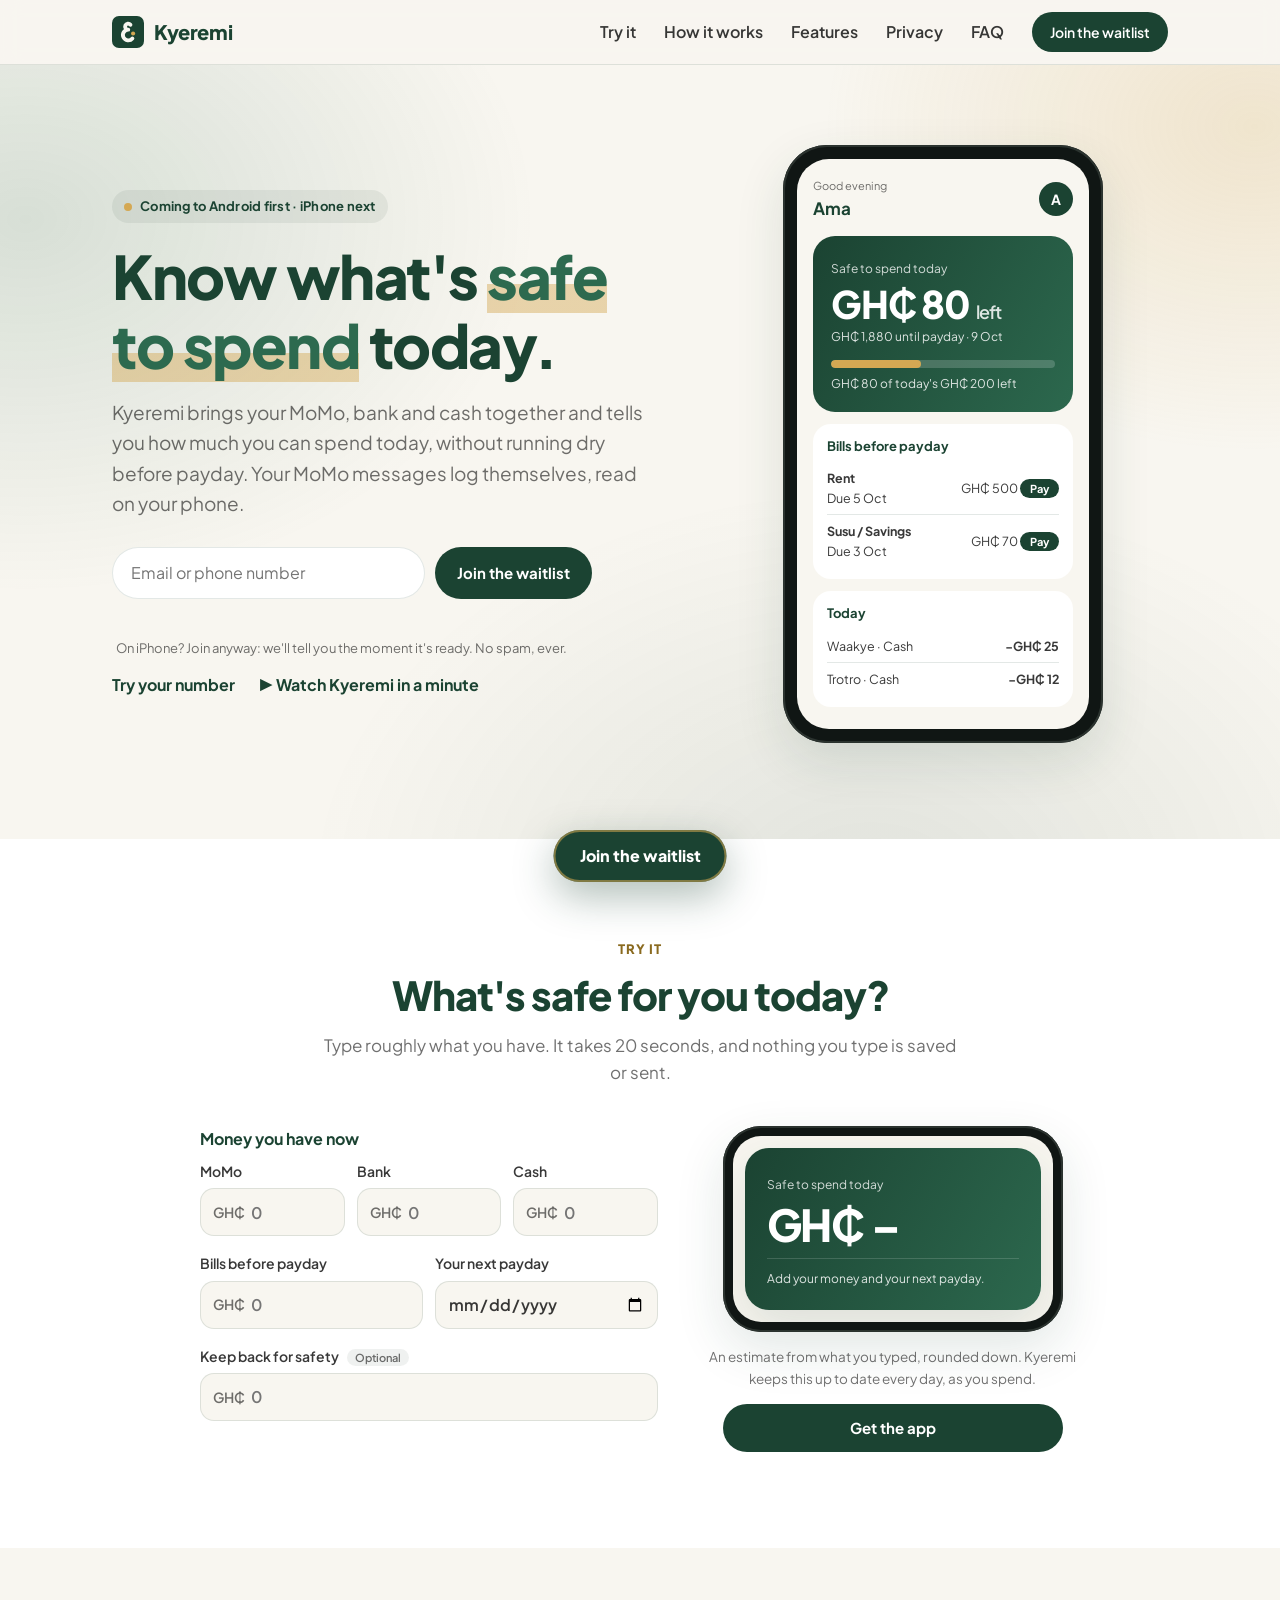
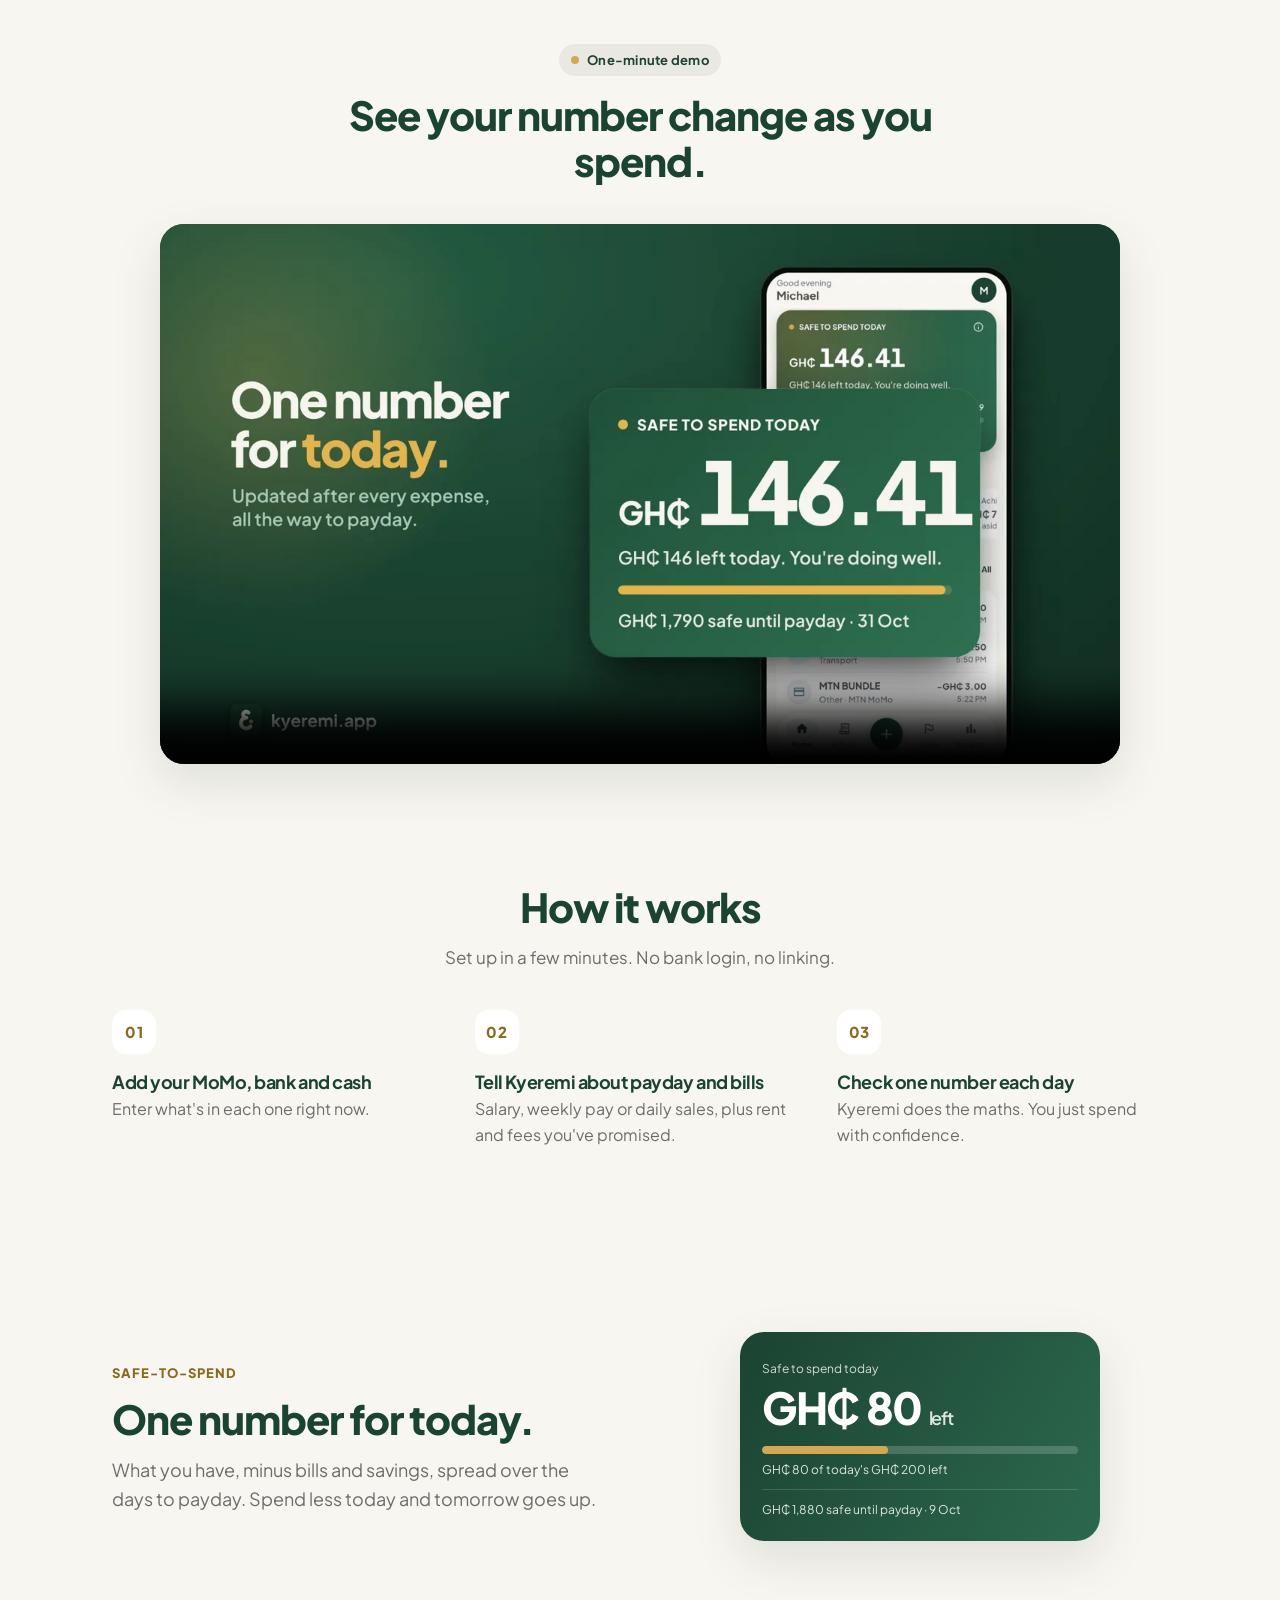
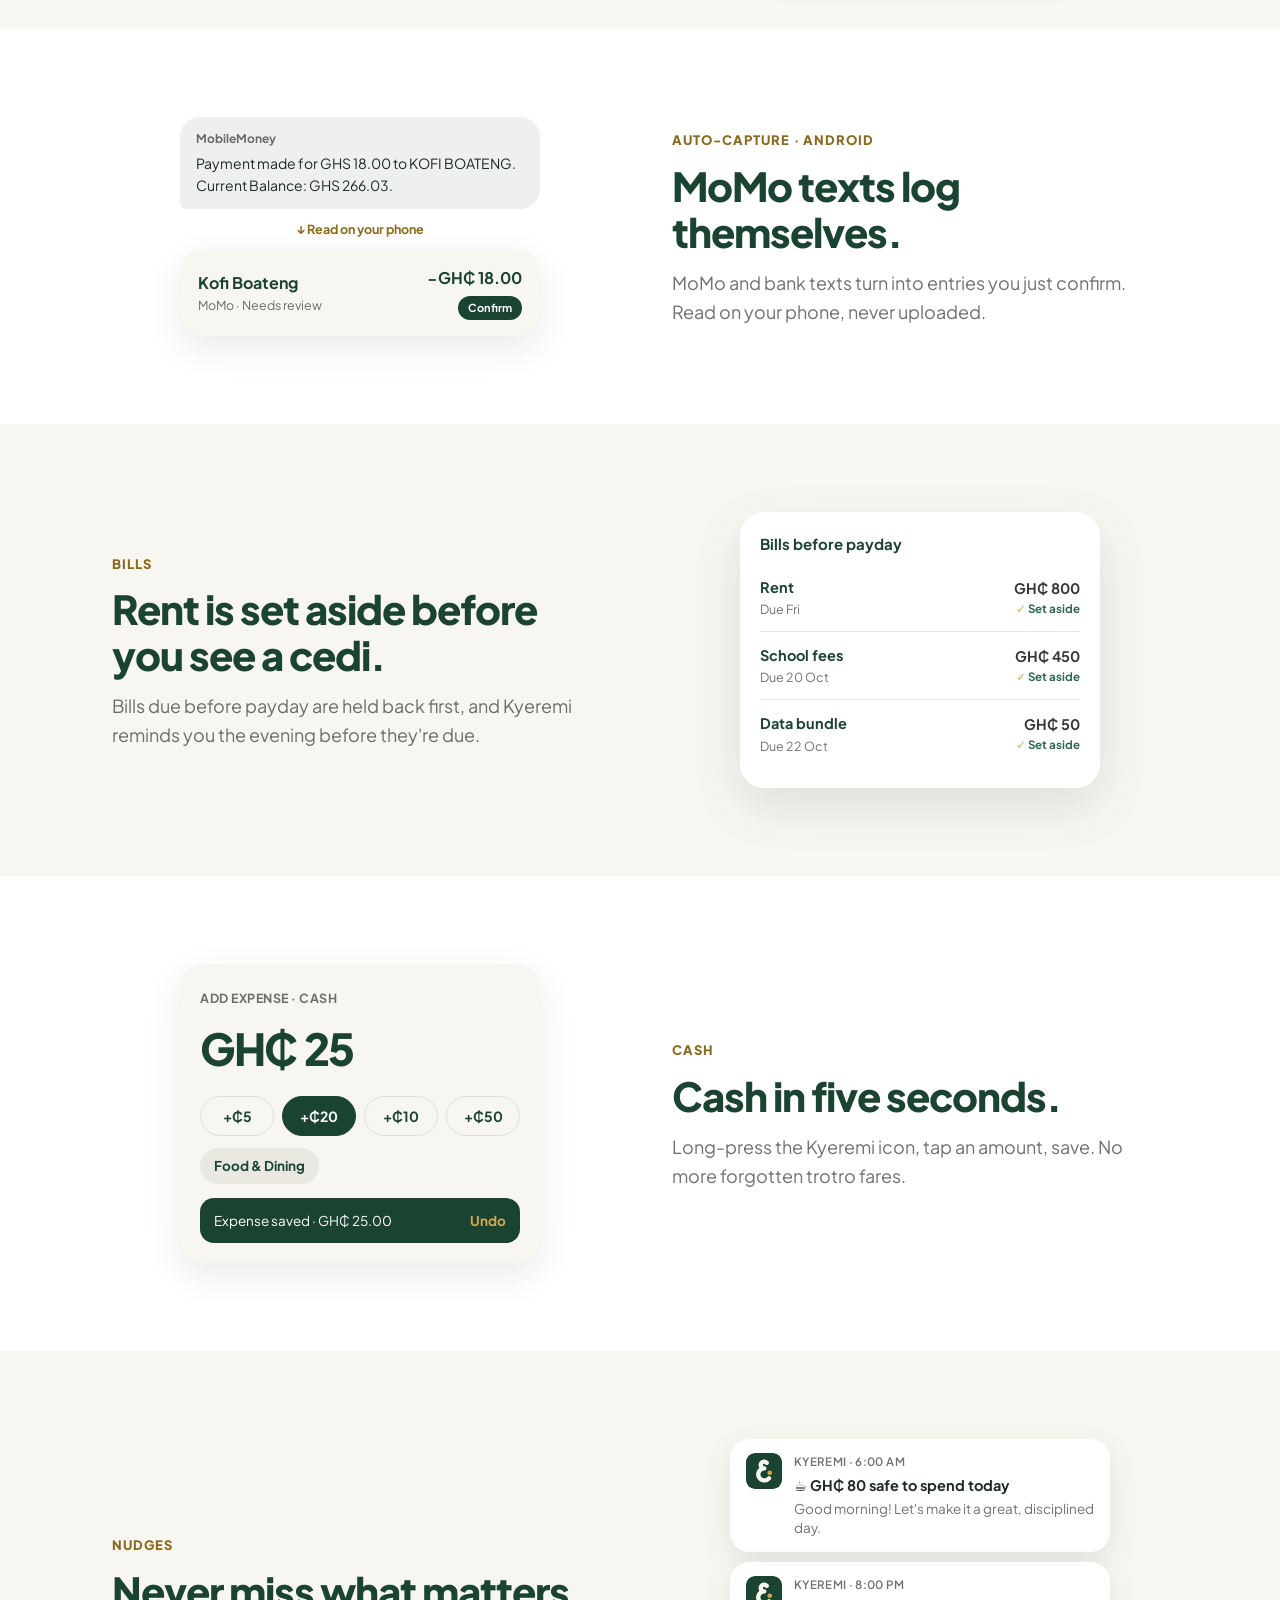
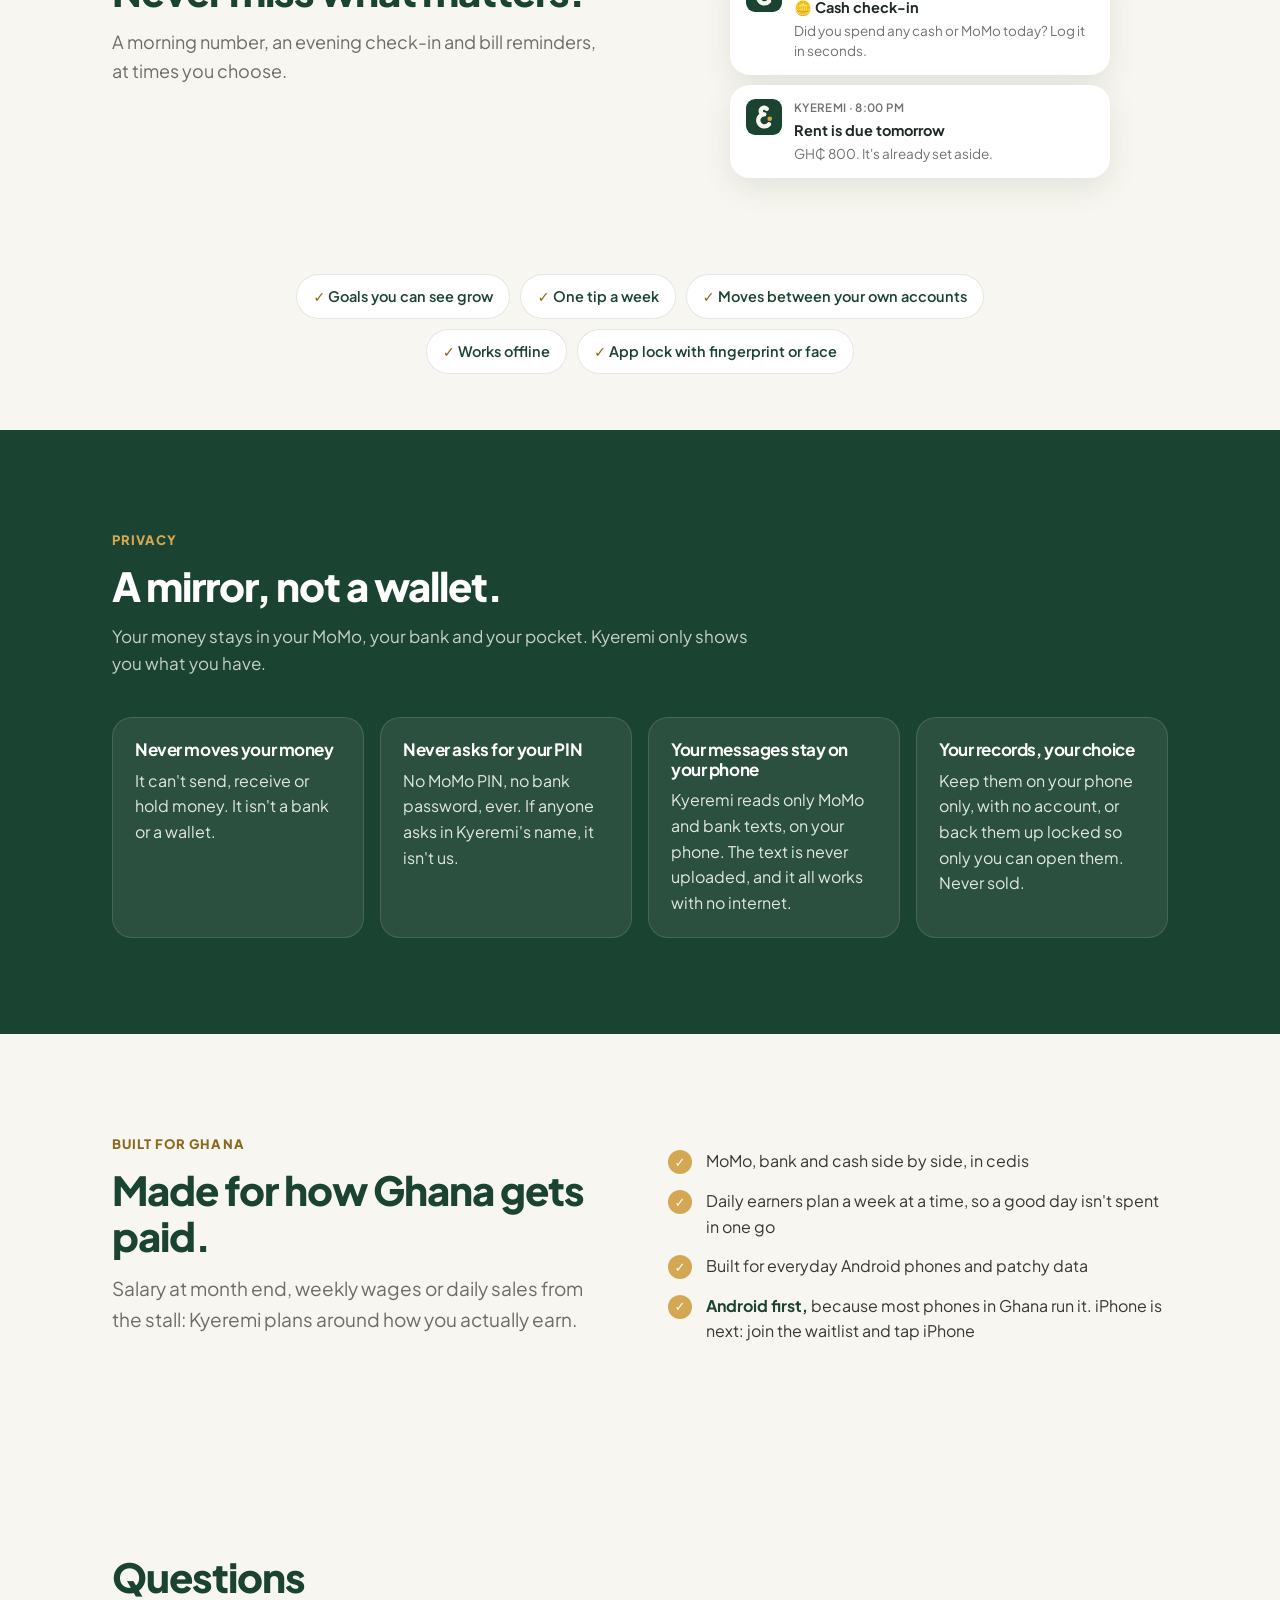
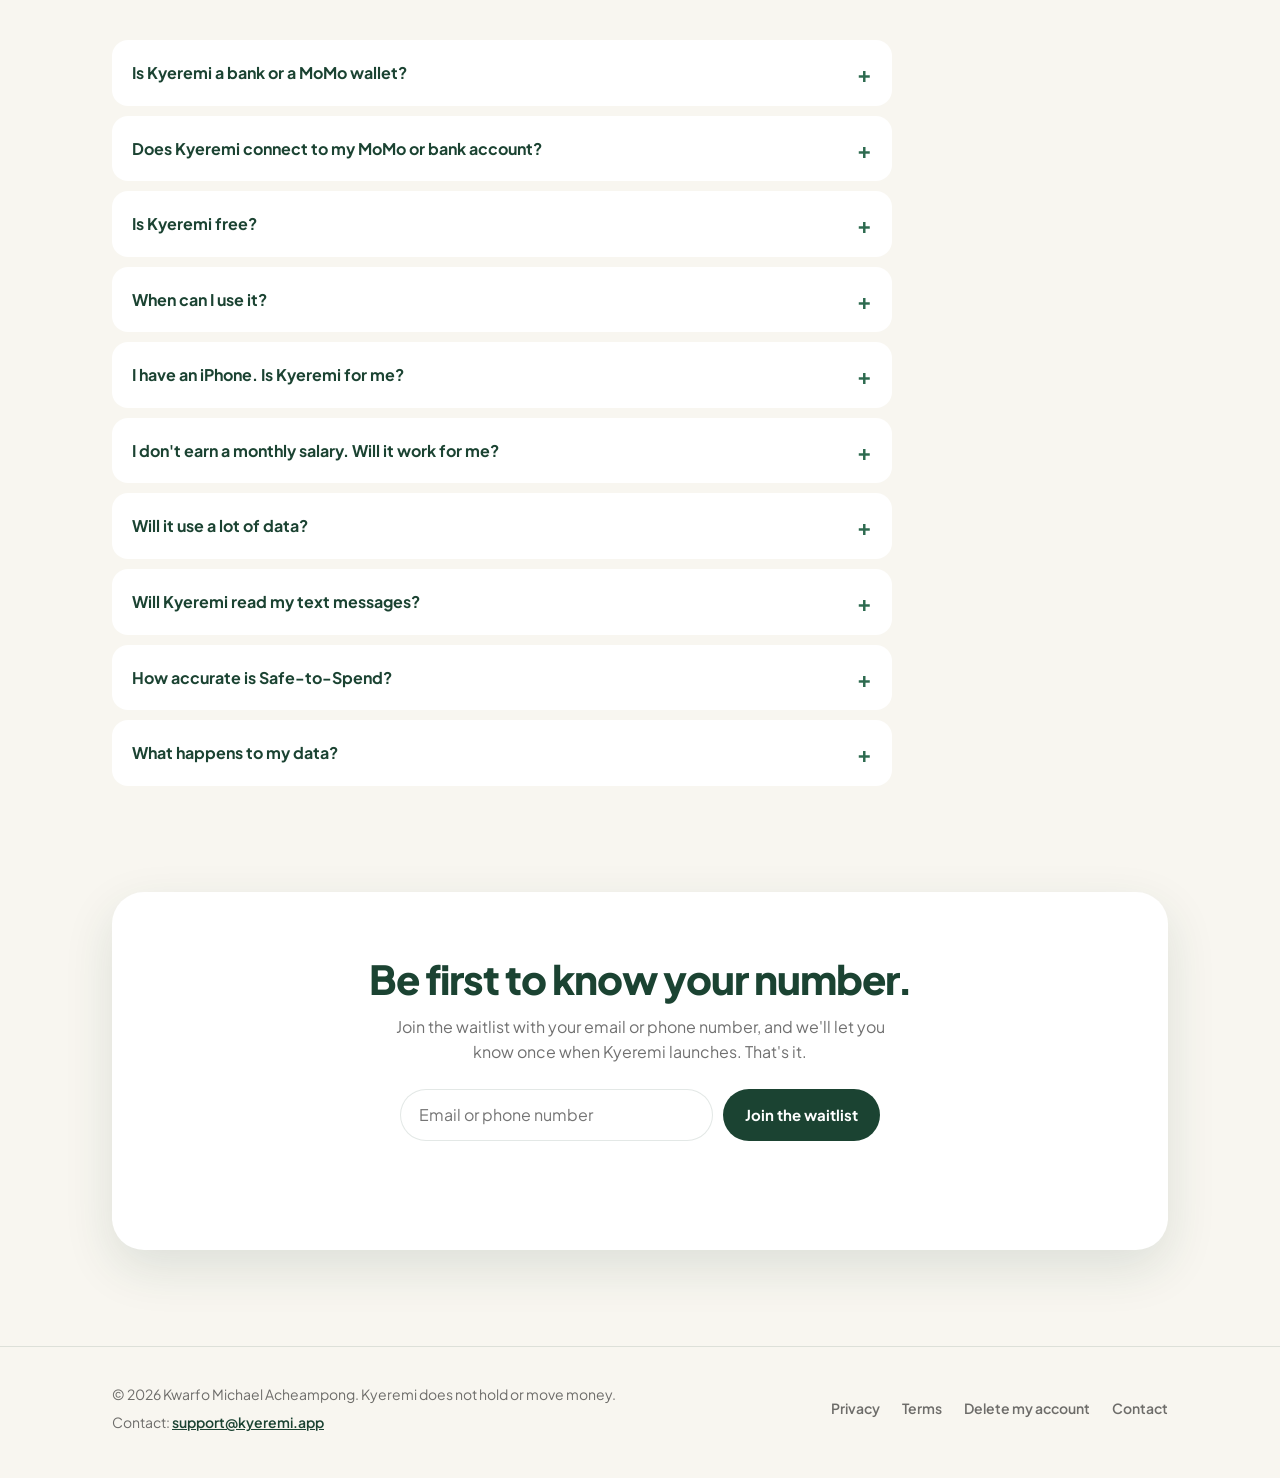
==== index.html @ 4bcfbc4a "Privacy release text: records on the phone or a locked backup; no account for phone-only - Privacy p" ====
<!doctype html>
<html lang="en">
<head>
  <meta charset="utf-8">
  <meta name="viewport" content="width=device-width, initial-scale=1">
  <title>Kyeremi · Know what's safe to spend today</title>
  <meta name="description" content="Kyeremi brings your MoMo, bank and cash together and tells you how much you can safely spend today, so you never run dry before payday. Join the waitlist.">
  <meta name="theme-color" content="#1b4332">
  <meta property="og:title" content="Kyeremi · Know what's safe to spend today">
  <meta property="og:description" content="Your MoMo, bank and cash in one place, and one clear number: how much is safe to spend today. Built for Ghana.">
  <meta property="og:type" content="website">
  <link rel="icon" href="assets/favicon.svg?v=2" type="image/svg+xml">
  <link rel="apple-touch-icon" href="assets/apple-touch-icon.png?v=2">
  <link rel="preconnect" href="https://fonts.googleapis.com">
  <link rel="preconnect" href="https://fonts.gstatic.com" crossorigin>
  <link href="https://fonts.googleapis.com/css2?family=Plus+Jakarta+Sans:wght@400;500;600;700;800&display=swap" rel="stylesheet">
  <link rel="stylesheet" href="assets/styles.css?v=20261102">
</head>
<body>
  <a class="skip-link" href="#main">Skip to content</a>

  <header class="site-header">
    <div class="container">
      <a class="brand" href="./" aria-label="Kyeremi home"><svg class="brand-mark" viewBox="0 0 512 512" aria-hidden="true"><rect width="512" height="512" rx="112" fill="#1b4332"/><g transform="translate(256 256) scale(1.1) translate(-262 -240)"><path d="M297.7 133.7 A44 44 0 1 0 264 206 L266 206 A78 78 0 1 0 325.8 334.1" fill="none" stroke="#f8f6f0" stroke-width="56" stroke-linecap="round" stroke-linejoin="round"/><circle cx="336" cy="262" r="30" fill="#d4a853"/></g></svg>Kyeremi</a>
      <button class="nav-toggle" type="button" aria-expanded="false" aria-controls="nav" aria-label="Menu">
        <svg width="24" height="24" viewBox="0 0 24 24" fill="none" stroke="currentColor" stroke-width="2" stroke-linecap="round" aria-hidden="true"><path d="M4 7h16M4 12h16M4 17h16"/></svg>
      </button>
      <nav class="nav-links" id="nav" aria-label="Main">
        <a href="#try">Try it</a>
        <a href="#how">How it works</a>
        <a href="#features">Features</a>
        <a href="#privacy">Privacy</a>
        <a href="#faq">FAQ</a>
        <a class="btn btn-small" href="#join">Join the waitlist</a>
      </nav>
    </div>
  </header>

  <main id="main">
    <section class="hero">
      <div class="container">
        <div>
          <span class="eyebrow">Coming to Android first · iPhone next</span>
          <h1>Know what's <em>safe to spend</em> today.</h1>
          <p class="lead">Kyeremi brings your MoMo, bank and cash together and tells you how much you can spend today, without running dry before payday. Your MoMo messages log themselves, read on your phone.</p>
          <form class="waitlist" data-source="hero" novalidate>
            <div class="waitlist-row">
              <label class="trap" aria-hidden="true">Website <input type="text" name="website" tabindex="-1" autocomplete="off"></label>
              <label for="email-hero" class="trap">Email or phone number</label>
              <input id="email-hero" type="text" inputmode="email" name="contact" placeholder="Email or phone number" autocomplete="email" required>
              <button class="btn" type="submit">Join the waitlist</button>
            </div>
            <div class="form-extra">
            <fieldset class="chip-group" data-field="platform">
              <legend>Your phone <span>Optional</span></legend>
              <div class="chips">
                <button type="button" class="chip" data-value="android" aria-pressed="false">Android</button>
                <button type="button" class="chip" data-value="iphone" aria-pressed="false">iPhone</button>
              </div>
            </fieldset>
            <fieldset class="chip-group" data-field="heard_from">
              <legend>How did you hear about Kyeremi? <span>Optional</span></legend>
              <div class="chips">
                <button type="button" class="chip" data-value="whatsapp" aria-pressed="false">WhatsApp</button>
                <button type="button" class="chip" data-value="tiktok" aria-pressed="false">TikTok</button>
                <button type="button" class="chip" data-value="instagram" aria-pressed="false">Instagram</button>
                <button type="button" class="chip" data-value="x" aria-pressed="false">X</button>
                <button type="button" class="chip" data-value="facebook" aria-pressed="false">Facebook</button>
                <button type="button" class="chip" data-value="linkedin" aria-pressed="false">LinkedIn</button>
                <button type="button" class="chip" data-value="friend" aria-pressed="false">Friend or family</button>
                <button type="button" class="chip" data-value="search" aria-pressed="false">Google</button>
                <button type="button" class="chip" data-value="other" aria-pressed="false">Other</button>
              </div>
            </fieldset>
            </div>
            <p class="form-status" role="status" aria-live="polite"></p>
            <p class="form-note">On iPhone? Join anyway: we'll tell you the moment it's ready. No spam, ever.</p>
          </form>
          <a class="watch-link" href="#try">Try your number</a>
          <a class="watch-link" href="#watch">▶ Watch Kyeremi in a minute</a>
        </div>

        <div class="phone" role="img" aria-label="The Kyeremi home screen: GH₵ 80 safe to spend today, GH₵ 1,880 until payday on 9 October, and rent set aside.">
          <div class="phone-screen" aria-hidden="true">
            <div class="phone-top">
              <div><small>Good evening</small><strong>Ama</strong></div>
              <div class="avatar">A</div>
            </div>
            <div class="sts-card">
              <small>Safe to spend today</small>
              <div class="sts-amount">GH₵ 80 <span>left</span></div>
              <div class="sts-meta">GH₵ 1,880 until payday · 9 Oct</div>
              <div class="sts-bar"><i></i></div>
              <div class="sts-meta">GH₵ 80 of today's GH₵ 200 left</div>
            </div>
            <div class="mini-card">
              <h4>Bills before payday</h4>
              <div class="mini-row"><span><b>Rent</b><br>Due 5 Oct</span><span>GH₵ 500 <span class="pill">Pay</span></span></div>
              <div class="mini-row"><span><b>Susu / Savings</b><br>Due 3 Oct</span><span>GH₵ 70 <span class="pill">Pay</span></span></div>
            </div>
            <div class="mini-card">
              <h4>Today</h4>
              <div class="mini-row"><span>Waakye · Cash</span><b>−GH₵ 25</b></div>
              <div class="mini-row"><span>Trotro · Cash</span><b>−GH₵ 12</b></div>
            </div>
          </div>
        </div>
      </div>
    </section>

    <section id="try" class="try" aria-labelledby="try-title">
      <div class="container">
        <div class="section-head center">
          <span class="label">Try it</span>
          <h2 id="try-title">What's safe for you today?</h2>
          <p>Type roughly what you have. It takes 20 seconds, and nothing you type is saved or sent.</p>
        </div>
        <div class="try-grid">
          <form class="try-form" novalidate>
            <fieldset class="try-money">
              <legend>Money you have now</legend>
              <div class="try-row">
                <label>MoMo<span class="try-input"><span aria-hidden="true">GH₵</span><input type="text" inputmode="decimal" name="momo" placeholder="0" autocomplete="off"></span></label>
                <label>Bank<span class="try-input"><span aria-hidden="true">GH₵</span><input type="text" inputmode="decimal" name="bank" placeholder="0" autocomplete="off"></span></label>
                <label>Cash<span class="try-input"><span aria-hidden="true">GH₵</span><input type="text" inputmode="decimal" name="cash" placeholder="0" autocomplete="off"></span></label>
              </div>
            </fieldset>
            <div class="try-row try-row-2">
              <label>Bills before payday<span class="try-input"><span aria-hidden="true">GH₵</span><input type="text" inputmode="decimal" name="bills" placeholder="0" autocomplete="off"></span></label>
              <label>Your next payday<span class="try-input try-date"><input type="date" name="payday" autocomplete="off"></span></label>
            </div>
            <label class="try-buffer">Keep back for safety <small>Optional</small><span class="try-input"><span aria-hidden="true">GH₵</span><input type="text" inputmode="decimal" name="buffer" placeholder="0" autocomplete="off"></span></label>
          </form>
          <div class="try-result">
            <div class="phone try-phone">
              <div class="phone-screen">
                <div class="vcard sts-card">
                  <small>Safe to spend today</small>
                  <div class="sts-amount" data-try="amount">GH₵ –</div>
                  <div class="sts-meta sts-until" data-try="how" role="status" aria-live="polite">Add your money and your next payday.</div>
                </div>
                <div class="sms try-sms" data-try="sms" hidden>
                  <span class="sms-from">MobileMoney <em>Example</em></span>
                  <p>Payment made for GHS <span data-try="sms-amount"></span> to KOFI BOATENG.</p>
                </div>
                <div class="vcard review try-review" data-try="review" hidden>
                  <div><b>Kofi Boateng</b><small data-try="review-state">MoMo · Needs review</small></div>
                  <div class="review-right"><b data-try="review-amount"></b><button class="pill try-confirm" type="button" data-try="confirm">Confirm</button></div>
                </div>
              </div>
            </div>
            <button class="btn try-sim" type="button" data-try="sim" hidden>Pretend a MoMo text arrives</button>
            <p class="try-note" data-try="note">An estimate from what you typed, rounded down. Kyeremi keeps this up to date every day, as you spend.</p>
            <a class="btn try-cta" href="#join">Get the app</a>
          </div>
        </div>
      </div>
    </section>

    <section id="watch" aria-labelledby="watch-title">
      <div class="container">
        <div class="section-head promo-head">
          <span class="eyebrow">One-minute demo</span>
          <h2 id="watch-title" style="margin-top:16px">See your number change as you spend.</h2>
        </div>
        <div class="promo">
          <!-- Loads nothing until someone presses play (preload="none"). -->
          <video controls playsinline preload="none" poster="assets/promo-poster.webp" width="1920" height="1080" aria-label="A one-minute demo of the Kyeremi app">
            <source src="assets/kyeremi-promo.mp4" type="video/mp4">
            <a href="assets/kyeremi-promo.mp4">Watch the Kyeremi demo</a>
          </video>
        </div>
      </div>
    </section>

    <section id="how" class="how" aria-labelledby="how-title">
      <div class="container">
        <div class="section-head center">
          <h2 id="how-title">How it works</h2>
          <p>Set up in a few minutes. No bank login, no linking.</p>
        </div>
        <ol class="how-steps">
          <li><h3>Add your MoMo, bank and cash</h3><p>Enter what's in each one right now.</p></li>
          <li><h3>Tell Kyeremi about payday and bills</h3><p>Salary, weekly pay or daily sales, plus rent and fees you've promised.</p></li>
          <li><h3>Check one number each day</h3><p>Kyeremi does the maths. You just spend with confidence.</p></li>
        </ol>
      </div>
    </section>

    <section id="features" class="fb" aria-labelledby="fb1">
      <div class="container fb-grid">
        <div class="fb-text">
          <span class="label">Safe-to-Spend</span>
          <h2 id="fb1">One number for today.</h2>
          <p>What you have, minus bills and savings, spread over the days to payday. Spend less today and tomorrow goes up.</p>
        </div>
        <div class="fb-visual" role="img" aria-label="Safe to spend today: GH₵ 80 left of GH₵ 200, and GH₵ 1,880 safe until payday on 9 October.">
          <div class="vcard sts-card" aria-hidden="true">
            <small>Safe to spend today</small>
            <div class="sts-amount">GH₵ 80 <span>left</span></div>
            <div class="sts-bar"><i></i></div>
            <div class="sts-meta">GH₵ 80 of today's GH₵ 200 left</div>
            <div class="sts-meta sts-until">GH₵ 1,880 safe until payday · 9 Oct</div>
          </div>
        </div>
      </div>
    </section>

    <section class="fb fb-alt" aria-labelledby="fb2">
      <div class="container fb-grid fb-reverse">
        <div class="fb-text">
          <span class="label">Auto-capture · Android</span>
          <h2 id="fb2">MoMo texts log themselves.</h2>
          <p>MoMo and bank texts turn into entries you just confirm. Read on your phone, never uploaded.</p>
        </div>
        <div class="fb-visual" role="img" aria-label="A MoMo text message becomes a GH₵ 18 entry waiting to be confirmed.">
          <div class="sms-flow" aria-hidden="true">
            <div class="sms"><span class="sms-from">MobileMoney</span><p>Payment made for GHS 18.00 to KOFI BOATENG. Current Balance: GHS 266.03.</p></div>
            <div class="sms-arrow">Read on your phone</div>
            <div class="vcard review">
              <div><b>Kofi Boateng</b><small>MoMo · Needs review</small></div>
              <div class="review-right"><b>−GH₵ 18.00</b><span class="pill">Confirm</span></div>
            </div>
          </div>
        </div>
      </div>
    </section>

    <section class="fb" aria-labelledby="fb3">
      <div class="container fb-grid">
        <div class="fb-text">
          <span class="label">Bills</span>
          <h2 id="fb3">Rent is set aside before you see a cedi.</h2>
          <p>Bills due before payday are held back first, and Kyeremi reminds you the evening before they're due.</p>
        </div>
        <div class="fb-visual" role="img" aria-label="Bills before payday: rent GH₵ 800 set aside, school fees GH₵ 450, data bundle GH₵ 50.">
          <div class="vcard list-card" aria-hidden="true">
            <h4>Bills before payday</h4>
            <div class="list-row"><span><b>Rent</b><small>Due Fri</small></span><span class="amt">GH₵ 800 <em class="tag">Set aside</em></span></div>
            <div class="list-row"><span><b>School fees</b><small>Due 20 Oct</small></span><span class="amt">GH₵ 450 <em class="tag">Set aside</em></span></div>
            <div class="list-row"><span><b>Data bundle</b><small>Due 22 Oct</small></span><span class="amt">GH₵ 50 <em class="tag">Set aside</em></span></div>
          </div>
        </div>
      </div>
    </section>

    <section class="fb fb-alt" aria-labelledby="fb4">
      <div class="container fb-grid fb-reverse">
        <div class="fb-text">
          <span class="label">Cash</span>
          <h2 id="fb4">Cash in five seconds.</h2>
          <p>Long-press the Kyeremi icon, tap an amount, save. No more forgotten trotro fares.</p>
        </div>
        <div class="fb-visual" role="img" aria-label="Adding a GH₵ 25 cash expense with quick amount buttons, then 'Expense saved'.">
          <div class="vcard quick" aria-hidden="true">
            <small>Add expense · Cash</small>
            <div class="quick-amt">GH₵ 25</div>
            <div class="quick-chips"><span>+₵5</span><span class="on">+₵20</span><span>+₵10</span><span>+₵50</span></div>
            <div class="quick-cat">Food &amp; Dining</div>
            <div class="toast">Expense saved · GH₵ 25.00 <b>Undo</b></div>
          </div>
        </div>
      </div>
    </section>

    <section class="fb" aria-labelledby="fb5">
      <div class="container fb-grid">
        <div class="fb-text">
          <span class="label">Nudges</span>
          <h2 id="fb5">Never miss what matters.</h2>
          <p>A morning number, an evening check-in and bill reminders, at times you choose.</p>
        </div>
        <div class="fb-visual" role="img" aria-label="Three Kyeremi notifications: GH₵ 80 safe to spend today; a cash check-in; rent due tomorrow, already set aside.">
          <div class="ntf-stack" aria-hidden="true">
            <div class="ntf"><svg class="ntf-icon" viewBox="0 0 512 512" aria-hidden="true"><rect width="512" height="512" rx="112" fill="#1b4332"/><g transform="translate(256 256) scale(1.1) translate(-262 -240)"><path d="M297.7 133.7 A44 44 0 1 0 264 206 L266 206 A78 78 0 1 0 325.8 334.1" fill="none" stroke="#f8f6f0" stroke-width="56" stroke-linecap="round" stroke-linejoin="round"/><circle cx="336" cy="262" r="30" fill="#d4a853"/></g></svg><div><span class="ntf-app">Kyeremi · 6:00 AM</span><b>☕ GH₵ 80 safe to spend today</b><p>Good morning! Let's make it a great, disciplined day.</p></div></div>
            <div class="ntf"><svg class="ntf-icon" viewBox="0 0 512 512" aria-hidden="true"><rect width="512" height="512" rx="112" fill="#1b4332"/><g transform="translate(256 256) scale(1.1) translate(-262 -240)"><path d="M297.7 133.7 A44 44 0 1 0 264 206 L266 206 A78 78 0 1 0 325.8 334.1" fill="none" stroke="#f8f6f0" stroke-width="56" stroke-linecap="round" stroke-linejoin="round"/><circle cx="336" cy="262" r="30" fill="#d4a853"/></g></svg><div><span class="ntf-app">Kyeremi · 8:00 PM</span><b>🪙 Cash check-in</b><p>Did you spend any cash or MoMo today? Log it in seconds.</p></div></div>
            <div class="ntf"><svg class="ntf-icon" viewBox="0 0 512 512" aria-hidden="true"><rect width="512" height="512" rx="112" fill="#1b4332"/><g transform="translate(256 256) scale(1.1) translate(-262 -240)"><path d="M297.7 133.7 A44 44 0 1 0 264 206 L266 206 A78 78 0 1 0 325.8 334.1" fill="none" stroke="#f8f6f0" stroke-width="56" stroke-linecap="round" stroke-linejoin="round"/><circle cx="336" cy="262" r="30" fill="#d4a853"/></g></svg><div><span class="ntf-app">Kyeremi · 8:00 PM</span><b>Rent is due tomorrow</b><p>GH₵ 800. It's already set aside.</p></div></div>
          </div>
        </div>
      </div>
    </section>

    <section class="also" aria-label="Also in Kyeremi">
      <div class="container">
        <ul class="also-list">
          <li>Goals you can see grow</li>
          <li>One tip a week</li>
          <li>Moves between your own accounts</li>
          <li>Works offline</li>
          <li>App lock with fingerprint or face</li>
        </ul>
      </div>
    </section>

    <section id="privacy" class="trust" aria-labelledby="privacy-title">
      <div class="container">
        <div class="section-head">
          <span class="label label-light">Privacy</span>
          <h2 id="privacy-title">A mirror, not a wallet.</h2>
          <p>Your money stays in your MoMo, your bank and your pocket. Kyeremi only shows you what you have.</p>
        </div>
        <div class="trust-grid trust-grid-4">
          <div class="trust-item"><h3>Never moves your money</h3><p>It can't send, receive or hold money. It isn't a bank or a wallet.</p></div>
          <div class="trust-item"><h3>Never asks for your PIN</h3><p>No MoMo PIN, no bank password, ever. If anyone asks in Kyeremi's name, it isn't us.</p></div>
          <div class="trust-item"><h3>Your messages stay on your phone</h3><p>Kyeremi reads only MoMo and bank texts, on your phone. The text is never uploaded, and it all works with no internet.</p></div>
          <div class="trust-item"><h3>Your records, your choice</h3><p>Keep them on your phone only, with no account, or back them up locked so only you can open them. Never sold.</p></div>
        </div>
      </div>
    </section>

    <section id="android" aria-labelledby="ghana-title">
      <div class="container ghana">
        <div>
          <span class="label">Built for Ghana</span>
          <h2 id="ghana-title">Made for how Ghana gets paid.</h2>
          <p class="lead" style="margin-top:14px">Salary at month end, weekly wages or daily sales from the stall: Kyeremi plans around how you actually earn.</p>
        </div>
        <ul class="check-list">
          <li>MoMo, bank and cash side by side, in cedis</li>
          <li>Daily earners plan a week at a time, so a good day isn't spent in one go</li>
          <li>Built for everyday Android phones and patchy data</li>
          <li><strong>Android first,</strong> because most phones in Ghana run it. iPhone is next: join the waitlist and tap iPhone</li>
        </ul>
      </div>
    </section>

    <section id="faq" aria-labelledby="faq-title">
      <div class="container">
        <div class="section-head"><h2 id="faq-title">Questions</h2></div>
        <div class="faq">
          <details>
            <summary>Is Kyeremi a bank or a MoMo wallet?</summary>
            <p><strong>No.</strong> Kyeremi never holds, sends or receives money. It's a planning tool: you tell it what you have, and it works out what's safe to spend. Your money stays exactly where it is.</p>
          </details>
          <details>
            <summary>Does Kyeremi connect to my MoMo or bank account?</summary>
            <p><strong>No, and it will never ask for your PIN.</strong> You enter your balances yourself. On Android, MoMo and bank messages can log your spending for you, read on your phone. Kyeremi will never ask for your MoMo PIN or bank password. If anyone claiming to be Kyeremi asks for one, it isn't us.</p>
          </details>
          <details>
            <summary>Is Kyeremi free?</summary>
            <p><strong>Yes.</strong> Kyeremi is free to use. Later, we plan to add optional premium features for people who want extra tools. If we do, we'll tell you first, and you'll never be charged unless you choose to upgrade.</p>
          </details>
          <details>
            <summary>When can I use it?</summary>
            <p><strong>Early 2027, on Android first.</strong> We're testing Kyeremi now and fixing what testers find before we open it up. Join the waitlist and you'll be among the first to get it. We'll email or text you once when it's ready, and never spam you.</p>
            <p>On iPhone? Tap <strong>iPhone</strong> when you join and we'll tell you when that version is ready.</p>
          </details>
          <details>
            <summary>I have an iPhone. Is Kyeremi for me?</summary>
            <p><strong>Yes.</strong> Kyeremi is coming to iPhone too. We're starting on Android because most phones in Ghana run it, and it lets us make Kyeremi fast on everyday phones (<a href="#android">more on why</a>).</p>
            <p>The iPhone version is planned with everything that matters: Safe-to-Spend, bills, goals, insights, quick cash logging, App lock with Face ID and Sign in with Apple. Apple doesn't let apps read text messages, so on iPhone a two-minute Shortcuts setup will pass MoMo messages to Kyeremi instead, and you can always copy and paste one.</p>
            <p>Join the waitlist and tap <strong>iPhone</strong> under "Your phone". The more iPhone users sign up, the sooner it comes.</p>
          </details>
          <details>
            <summary>I don't earn a monthly salary. Will it work for me?</summary>
            <p><strong>Yes.</strong> Tell Kyeremi how your money comes in: daily sales, weekly pay, a monthly salary, or "it varies" for contracts, gigs and remittances. It spreads what you have over the days until your next money arrives.</p>
          </details>
          <details>
            <summary>Will it use a lot of data?</summary>
            <p><strong>Very little.</strong> Kyeremi works offline, so you can check what's safe to spend and log what you spend with no connection. It backs up when you're online, and it's built to run well on everyday phones, not just expensive ones.</p>
          </details>
          <details>
            <summary>Will Kyeremi read my text messages?</summary>
            <p><strong>Only if you turn it on.</strong> On Android, automatic logging is off until you switch it on in Settings and allow it. Kyeremi then reads only new messages from the MoMo and bank senders it supports, on your phone. It never opens your inbox or old messages, every other text is ignored, and the messages themselves are never uploaded. Each one waits for you to confirm, and you can turn it off at any time (<a href="privacy.html">privacy policy</a>).</p>
            <p>You can also share or paste a single MoMo message into Kyeremi yourself.</p>
          </details>
          <details>
            <summary>How accurate is Safe-to-Spend?</summary>
            <p><strong>As accurate as what you tell it.</strong> It's exact arithmetic: money you're expecting isn't counted until it arrives, bills and savings come out first, and an optional safety buffer keeps an amount you choose out of view. Enter real balances (check your MoMo menu or banking app), log cash the same day, and correct a balance if it drifts. Safe-to-Spend is an estimate to help you plan: you're responsible for what you enter and for your spending decisions (<a href="terms.html">terms</a>).</p>
          </details>
          <details>
            <summary>What happens to my data?</summary>
            <p><strong>It stays yours, and you choose where it lives.</strong> Your records are always on your phone. Keep them there only, with no account, or turn on a backup that is locked on your phone before it leaves, so only you can open it, not even us. You can delete everything from the app at any time. We never sell your data. Read the <a href="privacy.html">privacy policy</a>.</p>
          </details>
        </div>
      </div>
    </section>

    <section id="join" aria-labelledby="join-title" style="padding-top:0">
      <div class="container">
        <div class="cta-band">
          <h2 id="join-title">Be first to know your number.</h2>
          <p>Join the waitlist with your email or phone number, and we'll let you know once when Kyeremi launches. That's it.</p>
          <form class="waitlist" data-source="footer" novalidate>
            <div class="waitlist-row">
              <label class="trap" aria-hidden="true">Website <input type="text" name="website" tabindex="-1" autocomplete="off"></label>
              <label for="email-footer" class="trap">Email or phone number</label>
              <input id="email-footer" type="text" inputmode="email" name="contact" placeholder="Email or phone number" autocomplete="email" required>
              <button class="btn" type="submit">Join the waitlist</button>
            </div>
            <div class="form-extra">
            <fieldset class="chip-group" data-field="platform">
              <legend>Your phone <span>Optional</span></legend>
              <div class="chips">
                <button type="button" class="chip" data-value="android" aria-pressed="false">Android</button>
                <button type="button" class="chip" data-value="iphone" aria-pressed="false">iPhone</button>
              </div>
            </fieldset>
            <fieldset class="chip-group" data-field="heard_from">
              <legend>How did you hear about Kyeremi? <span>Optional</span></legend>
              <div class="chips">
                <button type="button" class="chip" data-value="whatsapp" aria-pressed="false">WhatsApp</button>
                <button type="button" class="chip" data-value="tiktok" aria-pressed="false">TikTok</button>
                <button type="button" class="chip" data-value="instagram" aria-pressed="false">Instagram</button>
                <button type="button" class="chip" data-value="x" aria-pressed="false">X</button>
                <button type="button" class="chip" data-value="facebook" aria-pressed="false">Facebook</button>
                <button type="button" class="chip" data-value="linkedin" aria-pressed="false">LinkedIn</button>
                <button type="button" class="chip" data-value="friend" aria-pressed="false">Friend or family</button>
                <button type="button" class="chip" data-value="search" aria-pressed="false">Google</button>
                <button type="button" class="chip" data-value="other" aria-pressed="false">Other</button>
              </div>
            </fieldset>
            </div>
            <p class="form-status" role="status" aria-live="polite"></p>
          </form>
        </div>
      </div>
    </section>
  </main>

  <a class="float-cta" href="#join" aria-hidden="true" tabindex="-1">Join the waitlist</a>

  <footer class="site-footer">
    <div class="container">
      <div>
        <div>© <span data-year>2026</span> <span data-config="operator">Kwarfo Michael Acheampong</span>. Kyeremi does not hold or move money.</div>
        <div class="footer-contact">Contact: <a data-config-mailto href="#"><span data-config="supportEmail">support@kyeremi.app</span></a></div>
      </div>
      <nav class="footer-links" aria-label="Footer">
        <a href="privacy.html">Privacy</a>
        <a href="terms.html">Terms</a>
        <a href="delete-account.html">Delete my account</a>
        <a data-config-mailto href="#">Contact</a>
      </nav>
    </div>
  </footer>

  <script src="assets/config.js?v=20261006"></script>
  <script src="assets/main.js?v=20261102"></script>
</body>
</html>
---- assets/styles.css ----
/* Kyeremi website. Colours and type match the app (lib/widgets/app_colors.dart). */
:root {
  --green: #1b4332;
  --green-light: #2d6a4f;
  --gold: #d4a853;
  --gold-text: #8a6a1f;
  --cream: #f8f6f0;
  --white: #ffffff;
  --text: rgba(0, 0, 0, 0.78);
  --muted: rgba(0, 0, 0, 0.56);
  --line: rgba(27, 67, 50, 0.12);
  --tint: rgba(27, 67, 50, 0.07);
  --error: #b3261e;
  --radius: 20px;
  --shadow: 0 18px 50px rgba(27, 67, 50, 0.12);
  --gutter: 16px;
  --max: 1120px;
}

@media (min-width: 720px) {
  :root { --gutter: 32px; }
}

* { box-sizing: border-box; }

html { scroll-behavior: smooth; -webkit-text-size-adjust: 100%; }

body {
  margin: 0;
  background: var(--cream);
  color: var(--text);
  font-family: 'Plus Jakarta Sans', system-ui, -apple-system, 'Segoe UI', sans-serif;
  font-size: 16px;
  line-height: 1.6;
  overflow-x: hidden;
}

img, svg { max-width: 100%; display: block; }

a { color: var(--green); }
a:hover { color: var(--green-light); }

:focus-visible { outline: 3px solid var(--gold); outline-offset: 3px; border-radius: 6px; }

.container { width: 100%; max-width: var(--max); margin: 0 auto; padding: 0 var(--gutter); }

.skip-link {
  position: absolute; left: -999px; top: 8px; z-index: 100;
  background: var(--green); color: var(--white); padding: 8px 14px; border-radius: 10px;
}
.skip-link:focus { left: 8px; }

/* ---------- Header ---------- */
.site-header {
  position: sticky; top: 0; z-index: 50;
  background: rgba(248, 246, 240, 0.9);
  backdrop-filter: saturate(150%) blur(10px);
  -webkit-backdrop-filter: saturate(150%) blur(10px);
  border-bottom: 1px solid var(--line);
}
.site-header .container { display: flex; align-items: center; justify-content: space-between; height: 64px; }

.brand { display: inline-flex; align-items: center; gap: 10px; text-decoration: none; color: var(--green); font-weight: 800; font-size: 20px; letter-spacing: -0.02em; }
.brand-mark { width: 32px; height: 32px; flex: none; display: block; }

.nav-toggle {
  display: inline-flex; align-items: center; justify-content: center;
  width: 44px; height: 44px; border: 0; border-radius: 12px; background: transparent; color: var(--green); cursor: pointer;
}
.nav-links {
  display: none; position: absolute; top: 64px; left: 0; right: 0;
  flex-direction: column; gap: 4px; padding: 12px var(--gutter) 20px;
  background: var(--cream); border-bottom: 1px solid var(--line);
}
.nav-links.open { display: flex; }
.nav-links a { text-decoration: none; font-weight: 600; color: var(--text); }
/* :not(.btn) so the waitlist button keeps its own padding. */
.nav-links a:not(.btn) { padding: 10px 4px; }
.nav-links .btn { margin-top: 8px; }

@media (min-width: 860px) {
  .nav-toggle { display: none; }
  .nav-links { display: flex; position: static; flex-direction: row; align-items: center; gap: 28px; padding: 0; background: none; border: 0; }
  .nav-links a:not(.btn) { padding: 0; }
  .nav-links .btn { margin-top: 0; }
}

/* ---------- Buttons & forms ---------- */
.btn {
  display: inline-flex; align-items: center; justify-content: center; gap: 8px;
  min-height: 48px; padding: 0 22px; border-radius: 999px; border: 0;
  background: var(--green); color: var(--white) !important; text-decoration: none;
  font: inherit; font-weight: 700; font-size: 15px; cursor: pointer;
  transition: transform 0.15s ease, background 0.15s ease;
}
.btn:hover { background: var(--green-light); transform: translateY(-1px); }
.btn:disabled { opacity: 0.6; cursor: wait; transform: none; }
.btn-small { min-height: 40px; padding: 0 18px; font-size: 14px; }

.waitlist { width: 100%; max-width: 480px; }
.waitlist-row { display: flex; flex-direction: column; gap: 10px; }
.waitlist input[name='contact'] {
  flex: 1; min-width: 0; min-height: 52px; padding: 0 18px;
  border: 1.5px solid var(--line); border-radius: 999px; background: var(--white);
  font: inherit; font-size: 16px; color: var(--text);
}
.waitlist input[name='contact']:focus { outline: none; border-color: var(--green-light); box-shadow: 0 0 0 4px var(--tint); }
/* The label never wraps or overflows; the email box gives way instead. */
.waitlist .btn { min-height: 52px; flex-shrink: 0; white-space: nowrap; }
.waitlist .trap { position: absolute; left: -9999px; width: 1px; height: 1px; overflow: hidden; }
.form-note { margin: 10px 4px 0; font-size: 13px; color: var(--muted); }
.form-status { min-height: 1.5em; margin: 8px 4px 0; font-size: 14px; font-weight: 600; }
.form-status[data-kind='success'] { color: var(--green-light); }
.form-status[data-kind='error'] { color: var(--error); }
.tester-offer { margin-top: 12px; padding: 16px 18px; border-radius: 16px; background: var(--tint); text-align: left; }
.waitlist .tester-offer p { margin: 0 0 12px; max-width: none; font-size: 14px; color: var(--text); }
.waitlist .tester-offer strong { color: var(--green); }
.waitlist .tester-offer .form-status { margin: 8px 0 0; }
.waitlist .tester-offer .form-status:empty { display: none; }

@media (min-width: 520px) {
  .waitlist-row { flex-direction: row; }
}

/* ---------- Hero ---------- */
.hero { padding: 48px 0 56px; }
.hero .container { display: grid; gap: 48px; align-items: center; }
@media (min-width: 900px) {
  .hero { padding: 80px 0 96px; }
  .hero .container { grid-template-columns: 1.1fr 0.9fr; gap: 56px; }
}

.eyebrow {
  display: inline-flex; align-items: center; gap: 8px; padding: 6px 12px; border-radius: 999px;
  background: var(--tint); color: var(--green); font-size: 13px; font-weight: 700; letter-spacing: 0.02em;
}
.eyebrow::before { content: ''; width: 8px; height: 8px; border-radius: 50%; background: var(--gold); }

h1, h2, h3 { color: var(--green); line-height: 1.15; letter-spacing: -0.025em; margin: 0; }
h1 { font-size: clamp(36px, 7vw, 60px); font-weight: 800; margin: 18px 0 18px; }
h2 { font-size: clamp(28px, 4.5vw, 40px); font-weight: 800; }
h3 { font-size: 19px; font-weight: 700; }
.lead { font-size: clamp(17px, 2.2vw, 19px); color: var(--muted); margin: 0 0 28px; max-width: 34em; }
.hero h1 em { font-style: normal; color: var(--green-light); background: linear-gradient(transparent 62%, rgba(212, 168, 83, 0.45) 62%); }

/* ---------- Phone mockup ---------- */
.phone {
  width: min(320px, 86vw); margin: 0 auto; padding: 14px; border-radius: 44px;
  background: #101614; box-shadow: var(--shadow), inset 0 0 0 2px #2b332f;
}
.phone-screen { border-radius: 32px; background: var(--cream); padding: 18px 16px 22px; overflow: hidden; }
.phone-top { display: flex; justify-content: space-between; align-items: center; margin-bottom: 14px; }
.phone-top small { display: block; font-size: 11px; color: var(--muted); }
.phone-top strong { font-size: 17px; color: var(--green); }
.avatar { width: 34px; height: 34px; border-radius: 50%; background: var(--green); color: var(--white); display: grid; place-items: center; font-weight: 700; font-size: 14px; }
.sts-card { background: var(--green); color: var(--white); border-radius: 22px; padding: 18px; }
.sts-card small { font-size: 12px; opacity: 0.8; }
.sts-amount { font-size: 38px; font-weight: 800; letter-spacing: -0.03em; line-height: 1.1; margin: 4px 0 2px; }
.sts-amount span { font-size: 18px; font-weight: 600; opacity: 0.85; }
.sts-meta { font-size: 12px; opacity: 0.85; }
.sts-bar { height: 8px; border-radius: 99px; background: rgba(255, 255, 255, 0.18); margin: 14px 0 6px; overflow: hidden; }
/* What's left today (80 of 200), as in the app. */
.sts-bar i { display: block; height: 100%; width: 40%; background: var(--gold); border-radius: 99px; }
.mini-card { background: var(--white); border-radius: 18px; padding: 12px 14px; margin-top: 12px; }
.mini-card h4 { margin: 0 0 6px; font-size: 13px; color: var(--green); }
.mini-row { display: flex; justify-content: space-between; align-items: center; font-size: 12.5px; padding: 6px 0; border-top: 1px solid var(--line); }
.mini-row:first-of-type { border-top: 0; }
.mini-row b { color: var(--text); }
.pill { font-size: 11px; font-weight: 700; color: var(--white); background: var(--green); padding: 3px 10px; border-radius: 99px; }

/* ---------- Sections ---------- */
section { padding: 64px 0; }
@media (min-width: 900px) { section { padding: 96px 0; } }
.section-head { max-width: 640px; margin-bottom: 40px; }
.section-head p { color: var(--muted); font-size: 17px; margin: 14px 0 0; }

.trust { background: var(--green); color: rgba(255, 255, 255, 0.86); }
.trust h2 { color: var(--white); }
.trust .section-head p { color: rgba(255, 255, 255, 0.75); }
.trust-grid { display: grid; gap: 16px; }
@media (min-width: 760px) { .trust-grid { grid-template-columns: repeat(3, 1fr); } }
.trust-item { background: rgba(255, 255, 255, 0.07); border: 1px solid rgba(255, 255, 255, 0.12); border-radius: var(--radius); padding: 22px; }
.trust-item h3 { color: var(--white); margin-bottom: 8px; }
.trust-item p { margin: 0; }
.trust-icon { width: 42px; height: 42px; border-radius: 12px; background: rgba(212, 168, 83, 0.2); color: var(--gold); display: grid; place-items: center; margin-bottom: 14px; }

.steps { display: grid; gap: 16px; counter-reset: step; }
@media (min-width: 760px) { .steps { grid-template-columns: repeat(3, 1fr); } }
.step { background: var(--white); border-radius: var(--radius); padding: 24px; position: relative; }
.step::before {
  counter-increment: step; content: counter(step);
  display: grid; place-items: center; width: 36px; height: 36px; border-radius: 50%;
  background: var(--tint); color: var(--green); font-weight: 800; margin-bottom: 14px;
}
.step p { margin: 8px 0 0; color: var(--muted); }

.features { display: grid; gap: 16px; }
@media (min-width: 640px) { .features { grid-template-columns: repeat(2, 1fr); } }
@media (min-width: 980px) { .features { grid-template-columns: repeat(3, 1fr); } }
.feature { background: var(--white); border-radius: var(--radius); padding: 24px; border: 1px solid transparent; transition: border-color 0.2s ease; }
.feature:hover { border-color: var(--line); }
.feature-icon { width: 44px; height: 44px; border-radius: 14px; background: var(--tint); color: var(--green); display: grid; place-items: center; margin-bottom: 14px; }
.feature p { margin: 8px 0 0; color: var(--muted); }

.ghana { display: grid; gap: 32px; align-items: center; }
@media (min-width: 900px) { .ghana { grid-template-columns: 1fr 1fr; gap: 56px; } }
.check-list { list-style: none; padding: 0; margin: 0; display: grid; gap: 14px; }
.check-list li { position: relative; padding-left: 38px; }
.check-list li::before {
  content: '✓'; position: absolute; left: 0; top: 2px;
  display: grid; place-items: center; width: 24px; height: 24px;
  border-radius: 50%; background: var(--gold); color: var(--white); font-weight: 800; font-size: 13px;
}
.quote-card { background: var(--white); border-radius: var(--radius); padding: 28px; box-shadow: var(--shadow); }
.quote-card p { font-size: 18px; color: var(--green); font-weight: 600; margin: 0 0 14px; }
.quote-card small { color: var(--muted); }

.faq { max-width: 780px; }
.faq details { background: var(--white); border-radius: 16px; padding: 4px 20px; margin-bottom: 10px; }
.faq summary { cursor: pointer; list-style: none; font-weight: 700; color: var(--green); padding: 16px 28px 16px 0; position: relative; }
.faq summary::-webkit-details-marker { display: none; }
.faq summary::after { content: '+'; position: absolute; right: 0; top: 12px; font-size: 22px; color: var(--green-light); }
.faq details[open] summary::after { content: '–'; }
.faq details p { margin: 0 0 16px; color: var(--muted); }
.faq details p strong { color: var(--green); }

.cta-band { background: var(--white); border-radius: 32px; padding: 40px 24px; text-align: center; box-shadow: var(--shadow); }
.cta-band h2 { margin-bottom: 12px; }
.cta-band p { color: var(--muted); margin: 0 auto 24px; max-width: 32em; }
.cta-band .waitlist { margin: 0 auto; text-align: left; }
@media (min-width: 720px) { .cta-band { padding: 64px 48px; } }

/* ---------- Footer ---------- */
.site-footer { border-top: 1px solid var(--line); padding: 36px 0 44px; font-size: 14px; color: var(--muted); }
.site-footer .container { display: grid; gap: 20px; }
@media (min-width: 760px) { .site-footer .container { grid-template-columns: 1fr auto; align-items: center; } }
.footer-links { display: flex; flex-wrap: wrap; gap: 8px 22px; }
.footer-links a { color: var(--muted); text-decoration: none; font-weight: 600; }
.footer-links a:hover { color: var(--green); }

/* ---------- Legal pages ---------- */
.legal { padding: 40px 0 72px; }
/* Centred on wide screens; full width on phones. */
.legal article { max-width: 760px; margin: 0 auto; background: var(--white); border-radius: 24px; padding: 28px 22px; }
@media (min-width: 720px) { .legal article { padding: 48px 56px; } }
.legal h1 { font-size: clamp(30px, 5vw, 42px); margin: 0 0 8px; }
.legal .updated { color: var(--muted); font-size: 14px; margin: 0 0 28px; }
.legal h2 { font-size: 22px; margin: 36px 0 10px; }
.legal h3 { font-size: 17px; margin: 22px 0 6px; }
.legal p, .legal li { color: var(--text); }
.legal ul { padding-left: 22px; }
.legal li { margin-bottom: 6px; }
.callout { background: var(--tint); border-radius: 16px; padding: 18px 20px; margin: 20px 0; }
.callout p { margin: 0; }
.callout strong { color: var(--green); }
/* Numbered steps. The number is positioned, not a grid column: a grid would
   split text and <strong> into separate cells that overlap. */
.steps-list { counter-reset: s; list-style: none; padding: 0; margin: 16px 0; }
.steps-list li { counter-increment: s; position: relative; padding-left: 44px; min-height: 30px; margin-bottom: 14px; }
.steps-list li::before {
  content: counter(s); position: absolute; left: 0; top: 0;
  display: grid; place-items: center; width: 30px; height: 30px; border-radius: 50%;
  background: var(--green); color: var(--white); font-weight: 700; font-size: 14px;
}

@media (prefers-reduced-motion: reduce) {
  html { scroll-behavior: auto; }
  .btn { transition: none; }
}

/* ---------- Two-column panels (planning, accuracy, Android) ---------- */
/* Promo video: landscape, centred under its heading. */
.promo-head { margin-left: auto; margin-right: auto; text-align: center; }
.promo { max-width: 960px; margin: 0 auto; }
.promo video { display: block; width: 100%; height: auto; aspect-ratio: 16 / 9; border-radius: 24px; background: var(--green); box-shadow: var(--shadow); }
.promo-cta { margin: 28px 0 0; text-align: center; }
.watch-link { display: inline-block; margin: 14px 20px 0 0; font-weight: 700; color: var(--green); text-decoration: none; }
.watch-link:hover { text-decoration: underline; }

.split { display: grid; gap: 16px; }
.split-center { gap: 32px; align-items: center; }
@media (min-width: 860px) {
  .split { grid-template-columns: 1fr 1fr; }
  .split-center { gap: 56px; }
}
.panel { background: var(--white); border-radius: var(--radius); padding: 26px; }
.panel h3 { margin: 10px 0 16px; }
.panel-tag { display: inline-block; font-size: 12px; font-weight: 700; letter-spacing: 0.04em; text-transform: uppercase; color: var(--gold-text); }
.panel-dark { background: var(--green); color: rgba(255, 255, 255, 0.86); }
.panel-dark h3 { color: var(--white); }
.panel-dark .panel-tag { color: var(--gold); }
.check-list strong { color: var(--green); }
.panel-dark .check-list strong { color: var(--white); }

.footer-contact { margin-top: 6px; }
.footer-contact a { color: var(--green); font-weight: 600; word-break: break-all; }

/* "How did you hear about Kyeremi?": optional chips under the email box.
   Hidden until the person starts on their email, then they slide in. */
.form-extra {
  max-height: 0; opacity: 0; overflow: hidden; visibility: hidden;
  transition: max-height 0.35s ease, opacity 0.25s ease, margin-top 0.35s ease;
}
.form-extra.show { max-height: 360px; opacity: 1; visibility: visible; margin-top: 16px; }
.chip-group { border: 0; margin: 0 0 14px; padding: 0; min-width: 0; }
.chip-group legend { padding: 0; margin-bottom: 10px; font-size: 14px; font-weight: 700; color: var(--green); }
.chip-group legend span {
  margin-left: 6px; padding: 2px 8px; border-radius: 99px; background: var(--tint);
  font-size: 11px; font-weight: 600; color: var(--muted); vertical-align: 1px;
}
.chips { display: flex; flex-wrap: wrap; gap: 8px; }
.chip {
  min-height: 36px; padding: 0 14px; border-radius: 999px; cursor: pointer;
  border: 1.5px solid var(--line); background: var(--white); color: var(--text);
  font: inherit; font-size: 13.5px; font-weight: 600;
  transition: background 0.15s ease, color 0.15s ease, border-color 0.15s ease, transform 0.1s ease;
}
.chip:hover { border-color: var(--green-light); color: var(--green); }
.chip:active { transform: scale(0.96); }
.chip[aria-pressed='true'] { background: var(--green); border-color: var(--green); color: var(--white); }
.chip[aria-pressed='true']::before { content: '✓ '; color: var(--gold); }
@media (prefers-reduced-motion: reduce) {
  .form-extra, .chip { transition: none; }
}

/* ---------- Living gradients (subtle, slow; off for reduced motion) ---------- */
.hero { position: relative; overflow: hidden; isolation: isolate; }
.hero::before {
  content: ''; position: absolute; inset: -25%; z-index: -1; pointer-events: none;
  background:
    radial-gradient(38% 46% at 18% 30%, rgba(45, 106, 79, 0.16), transparent 70%),
    radial-gradient(32% 40% at 82% 22%, rgba(212, 168, 83, 0.22), transparent 70%),
    radial-gradient(42% 50% at 62% 88%, rgba(27, 67, 50, 0.10), transparent 70%);
  animation: kyeremi-drift 20s ease-in-out infinite alternate;
  will-change: transform;
}
@keyframes kyeremi-drift {
  0% { transform: translate3d(0, 0, 0) rotate(0deg); }
  50% { transform: translate3d(3%, -2%, 0) rotate(5deg); }
  100% { transform: translate3d(-3%, 2%, 0) rotate(-4deg); }
}

.sts-card {
  background: linear-gradient(120deg, #1b4332 0%, #2d6a4f 35%, #1f5139 65%, #1b4332 100%);
  background-size: 300% 300%;
  animation: kyeremi-sweep 14s ease-in-out infinite;
}
@keyframes kyeremi-sweep {
  0%, 100% { background-position: 0% 50%; }
  50% { background-position: 100% 50%; }
}

@media (prefers-reduced-motion: reduce) {
  .hero::before, .sts-card { animation: none; }
}


/* ---------- Redesign (Oct 2026): one idea per section ---------- */
.section-head.center { margin-left: auto; margin-right: auto; text-align: center; }
.label {
  display: inline-block; font-size: 13px; font-weight: 800; letter-spacing: 0.08em;
  text-transform: uppercase; color: var(--gold-text); margin-bottom: 12px;
}
.label-light { color: var(--gold); }

.how { padding-top: 24px; }
.how-steps { list-style: none; padding: 0; margin: 0 auto; max-width: 640px; display: grid; gap: 22px; counter-reset: hs; }
.how-steps li { counter-increment: hs; position: relative; padding-left: 64px; border-left: 0; }
.how-steps li::before {
  content: '0' counter(hs); position: absolute; left: 0; top: -2px;
  font-size: 15px; font-weight: 800; color: var(--gold-text); letter-spacing: 0.04em;
  width: 44px; height: 44px; border-radius: 14px; background: var(--white); display: grid; place-items: center;
}
.how-steps h3 { font-size: 18px; }
.how-steps p { margin: 4px 0 0; color: var(--muted); }
@media (min-width: 900px) {
  .how-steps { max-width: none; grid-template-columns: repeat(3, 1fr); gap: 32px; }
  .how-steps li { padding-left: 0; padding-top: 60px; }
}

.fb { padding: 56px 0; }
.fb-alt { background: var(--white); }
.fb-grid { display: grid; gap: 32px; align-items: center; text-align: center; }
.fb-text { max-width: 520px; margin: 0 auto; }
.fb-text p { color: var(--muted); font-size: 18px; margin: 14px 0 0; }
.fb-visual { display: flex; justify-content: center; }
@media (min-width: 900px) {
  .fb { padding: 88px 0; }
  .fb-grid { grid-template-columns: 1fr 1fr; gap: 64px; text-align: left; }
  .fb-text { margin: 0; }
  .fb-reverse .fb-text { order: 2; }
}

.vcard { width: min(360px, 100%); background: var(--white); border-radius: 24px; padding: 20px; box-shadow: var(--shadow); text-align: left; }
.fb-alt .vcard { background: var(--cream); box-shadow: 0 12px 34px rgba(27, 67, 50, 0.10); }
.vcard.sts-card {
  color: var(--white); padding: 22px;
  background: linear-gradient(120deg, #1b4332 0%, #2d6a4f 35%, #1f5139 65%, #1b4332 100%);
  background-size: 300% 300%;
}
.vcard .sts-amount { font-size: 44px; }
.sts-until { margin-top: 10px; padding-top: 10px; border-top: 1px solid rgba(255, 255, 255, 0.18); }

.sms-flow { width: min(360px, 100%); display: grid; gap: 10px; text-align: left; }
.sms { background: #e9ecea; border-radius: 20px 20px 20px 6px; padding: 12px 16px; color: #1f2a24; font-size: 14px; }
.fb-alt .sms { background: #eef0ed; }
.sms-from { display: block; font-size: 12px; font-weight: 700; color: var(--muted); margin-bottom: 4px; }
.sms p { margin: 0; }
.sms-arrow { text-align: center; font-size: 12.5px; font-weight: 700; color: var(--gold-text); }
.sms-arrow::before { content: '↓ '; }
.review { display: flex; justify-content: space-between; align-items: center; gap: 12px; padding: 16px 18px; }
.review small, .list-row small { display: block; font-size: 12.5px; color: var(--muted); }
.review b, .list-row b { color: var(--green); }
.review-right { display: flex; flex-direction: column; align-items: flex-end; gap: 6px; }

.list-card h4 { margin: 0 0 8px; color: var(--green); font-size: 15px; }
.list-row { display: flex; justify-content: space-between; align-items: center; padding: 12px 0; border-top: 1px solid var(--line); font-size: 14.5px; }
.list-row:first-of-type { border-top: 0; }
.amt { font-weight: 700; color: var(--text); text-align: right; }
.tag { display: block; font-style: normal; font-size: 11.5px; font-weight: 700; color: var(--green-light); }
.tag::before { content: '✓ '; color: var(--gold); }

.quick small { font-size: 12.5px; font-weight: 700; color: var(--muted); text-transform: uppercase; letter-spacing: 0.04em; }
.quick-amt { font-size: 44px; font-weight: 800; color: var(--green); letter-spacing: -0.03em; margin: 4px 0 12px; }
.quick-chips { display: grid; grid-template-columns: repeat(4, 1fr); gap: 8px; }
.quick-chips span { text-align: center; padding: 8px 0; border-radius: 999px; border: 1.5px solid var(--line); font-weight: 700; font-size: 14px; color: var(--green); }
.quick-chips .on { background: var(--green); border-color: var(--green); color: var(--white); }
.quick-cat { display: inline-block; margin-top: 12px; padding: 7px 14px; border-radius: 999px; background: var(--tint); color: var(--green); font-weight: 700; font-size: 13.5px; }
.toast { margin-top: 14px; padding: 12px 14px; border-radius: 14px; background: var(--green); color: var(--white); font-size: 13.5px; display: flex; justify-content: space-between; }
.toast b { color: var(--gold); }

.ntf-stack { width: min(380px, 100%); display: grid; gap: 10px; text-align: left; }
.ntf { display: flex; gap: 12px; align-items: flex-start; background: var(--white); border-radius: 20px; padding: 14px 16px; box-shadow: 0 10px 30px rgba(27, 67, 50, 0.10); }
.ntf-icon { width: 36px; height: 36px; flex: none; border-radius: 9px; }
.ntf-app { display: block; font-size: 11.5px; color: var(--muted); font-weight: 600; text-transform: uppercase; letter-spacing: 0.03em; }
.ntf b { display: block; color: #1f2a24; font-size: 14.5px; margin: 2px 0; }
.ntf p { margin: 0; font-size: 13.5px; color: var(--muted); line-height: 1.45; }

.also { padding: 8px 0 56px; }
.also-list { list-style: none; padding: 0; margin: 0 auto; display: flex; flex-wrap: wrap; gap: 10px; justify-content: center; max-width: 820px; }
.also-list li { padding: 10px 16px; border-radius: 999px; background: var(--white); border: 1px solid var(--line); font-weight: 600; font-size: 14.5px; color: var(--green); }
.also-list li::before { content: '✓ '; color: var(--gold-text); font-weight: 800; }

@media (min-width: 900px) { .trust-grid-4 { grid-template-columns: repeat(4, 1fr); } }
@media (min-width: 760px) and (max-width: 899px) { .trust-grid-4 { grid-template-columns: repeat(2, 1fr); } }
.trust-grid-4 .trust-item h3 { font-size: 17px; }

/* "What's safe for you today?": the demo under the hero. */
.try { background: var(--white); }
.try-grid { display: grid; gap: 28px; max-width: 880px; margin: 0 auto; align-items: start; }
.try-form { display: grid; gap: 16px; min-width: 0; }
.try-money { border: 0; margin: 0; padding: 0; min-width: 0; }
.try-money legend { padding: 0; margin-bottom: 8px; font-weight: 700; color: var(--green); }
/* One box per line on phones: three across clips the digits. */
.try-row { display: grid; gap: 12px; grid-template-columns: 1fr; }
.try-form label { display: block; min-width: 0; font-size: 14px; font-weight: 600; color: var(--text); }
.try-buffer small { margin-left: 6px; padding: 2px 8px; border-radius: 99px; background: var(--tint); font-size: 11px; font-weight: 600; color: var(--muted); }
.try-input {
  display: flex; align-items: center; gap: 6px; min-height: 48px; margin-top: 6px; padding: 0 12px;
  border: 1.5px solid var(--line); border-radius: 14px; background: var(--cream);
  font-size: 14px; font-weight: 600; color: var(--muted);
}
.try-input:focus-within { border-color: var(--green-light); box-shadow: 0 0 0 4px var(--tint); }
.try-input input { flex: 1; width: 100%; min-width: 0; border: 0; padding: 0; background: none; font: inherit; font-size: 16px; color: var(--text); }
.try-input input:focus { outline: none; }
.try-result { display: grid; gap: 14px; justify-items: center; min-width: 0; }
/* A small phone around the result only: the form stays full size. */
.try-phone { width: min(340px, 100%); padding: 10px; border-radius: 38px; }
.try-phone .phone-screen { display: grid; gap: 10px; padding: 12px; border-radius: 28px; }
.try-result .vcard { width: 100%; }
.try-result .sts-amount { overflow-wrap: anywhere; }
.try-result [hidden] { display: none; }
.try-sms { animation: try-in 0.3s ease-out; }
.try-review { animation: try-in 0.3s ease-out; padding: 14px 16px; box-shadow: none; }
.try-sms .sms-from em { margin-left: 6px; padding: 1px 7px; border-radius: 99px; background: var(--gold); color: var(--green); font-style: normal; font-size: 11px; }
.try-review .review-right b { white-space: nowrap; }
.try-confirm { border: 0; min-height: 28px; font-family: inherit; cursor: pointer; }
@keyframes try-in {
  from { opacity: 0; transform: translateY(10px); }
  to { opacity: 1; transform: none; }
}
@media (prefers-reduced-motion: reduce) {
  .try-sms, .try-review { animation: none; }
}
.try-note { margin: 0; max-width: 380px; font-size: 13.5px; text-align: center; color: var(--muted); }
.try-sim, .try-cta { width: min(340px, 100%); }
.try-sim { background: var(--gold); color: var(--green) !important; }
.try-sim:hover { background: #c79a45; }
@media (min-width: 520px) {
  .try-row { grid-template-columns: repeat(2, minmax(0, 1fr)); }
  .try-money .try-row { grid-template-columns: repeat(3, minmax(0, 1fr)); }
}
@media (min-width: 860px) {
  .try-grid { grid-template-columns: 1.1fr 0.9fr; gap: 48px; }
}

/* Floating waitlist button: shows after the hero, hides near a form. */
.float-cta {
  position: fixed; left: 50%; bottom: 18px; z-index: 60;
  transform: translate(-50%, 140%); opacity: 0;
  display: inline-flex; align-items: center; min-height: 52px; padding: 0 26px;
  border-radius: 999px; background: var(--green); color: var(--white) !important;
  font-weight: 800; text-decoration: none; white-space: nowrap;
  box-shadow: 0 14px 40px rgba(27, 67, 50, 0.35), inset 0 0 0 2px rgba(212, 168, 83, 0.55);
  transition: transform 0.3s ease, opacity 0.3s ease;
}
.float-cta.show { transform: translate(-50%, 0); opacity: 1; }
.float-cta:hover { background: var(--green-light); }
@media (prefers-reduced-motion: reduce) { .float-cta { transition: none; } }


/* ---------- Legal pages, landing-page style (Oct 2026) ---------- */
.legal { padding: 0 0 72px; }
.legal-hero { position: relative; overflow: hidden; isolation: isolate; padding: 48px 0 40px; }
.legal-hero::before {
  content: ''; position: absolute; inset: -30%; z-index: -1; pointer-events: none;
  background:
    radial-gradient(36% 50% at 15% 30%, rgba(45, 106, 79, 0.14), transparent 70%),
    radial-gradient(30% 44% at 85% 20%, rgba(212, 168, 83, 0.20), transparent 70%);
}
.legal-hero h1 { font-size: clamp(34px, 6vw, 52px); margin: 0 0 10px; }
.legal-hero .updated { color: var(--muted); font-size: 14.5px; margin: 0; }
.legal-summary {
  margin-top: 24px; max-width: 760px; padding: 22px 24px; border-radius: 24px;
  background: var(--green); color: rgba(255, 255, 255, 0.9); box-shadow: var(--shadow);
}
.legal-summary p { margin: 0; font-size: 16.5px; }
.legal-summary strong { color: var(--gold); }
.legal-body { display: grid; gap: 20px; align-items: start; }
.legal-body article { max-width: none; margin: 0; min-width: 0; }
.legal article > h2:first-child { margin-top: 0; }
.legal h2 { scroll-margin-top: 88px; padding-top: 4px; }
.toc { background: var(--white); border-radius: 20px; padding: 14px 18px; }
.toc summary { cursor: pointer; font-weight: 800; color: var(--green); font-size: 14px; letter-spacing: 0.06em; text-transform: uppercase; }
.toc ol { list-style: none; margin: 12px 0 4px; padding: 0; display: grid; gap: 2px; }
.toc a { display: block; padding: 6px 10px; border-radius: 10px; text-decoration: none; color: var(--text); font-size: 14.5px; font-weight: 600; }
.toc a:hover { background: var(--tint); color: var(--green); }
@media (min-width: 960px) {
  .legal-hero { padding: 72px 0 48px; }
  .legal-body { grid-template-columns: 260px minmax(0, 1fr); gap: 32px; }
  .toc { position: sticky; top: 84px; }
}

.legal .legal-summary p { color: rgba(255, 255, 255, 0.9); }
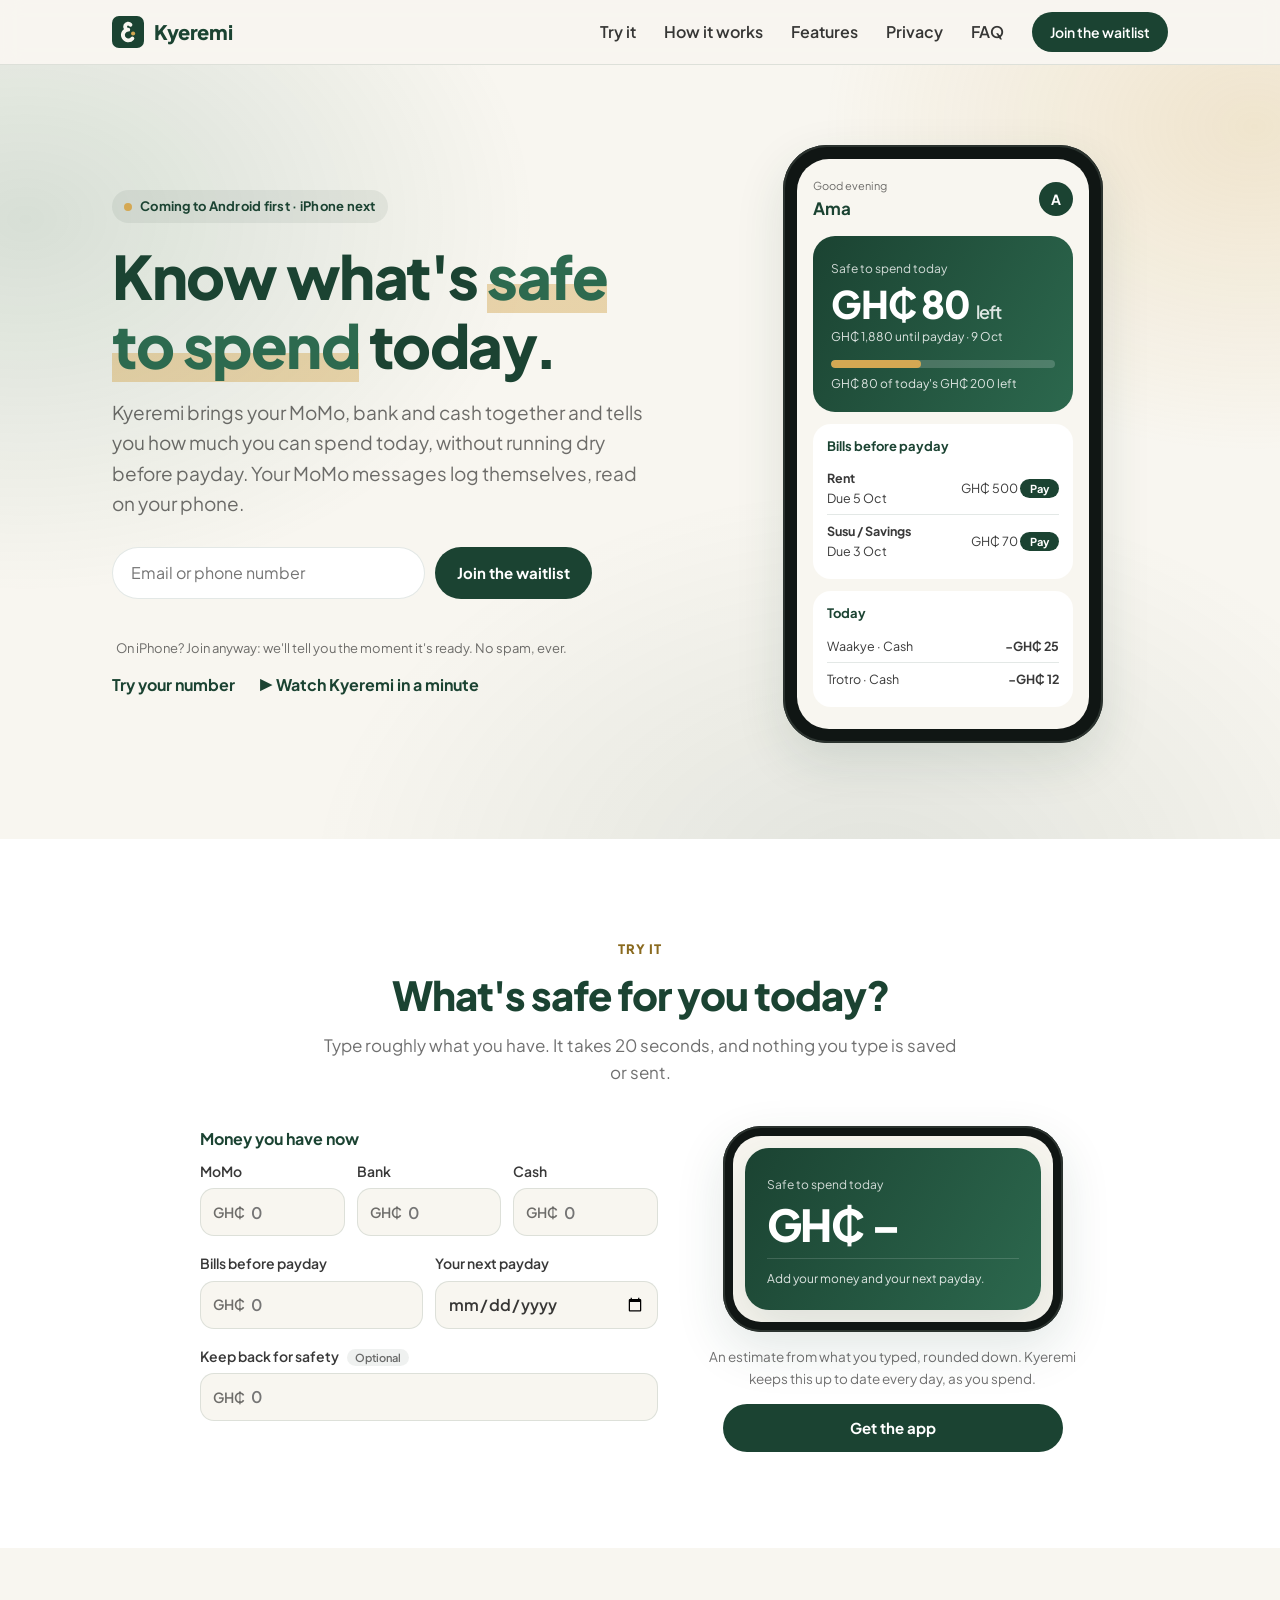
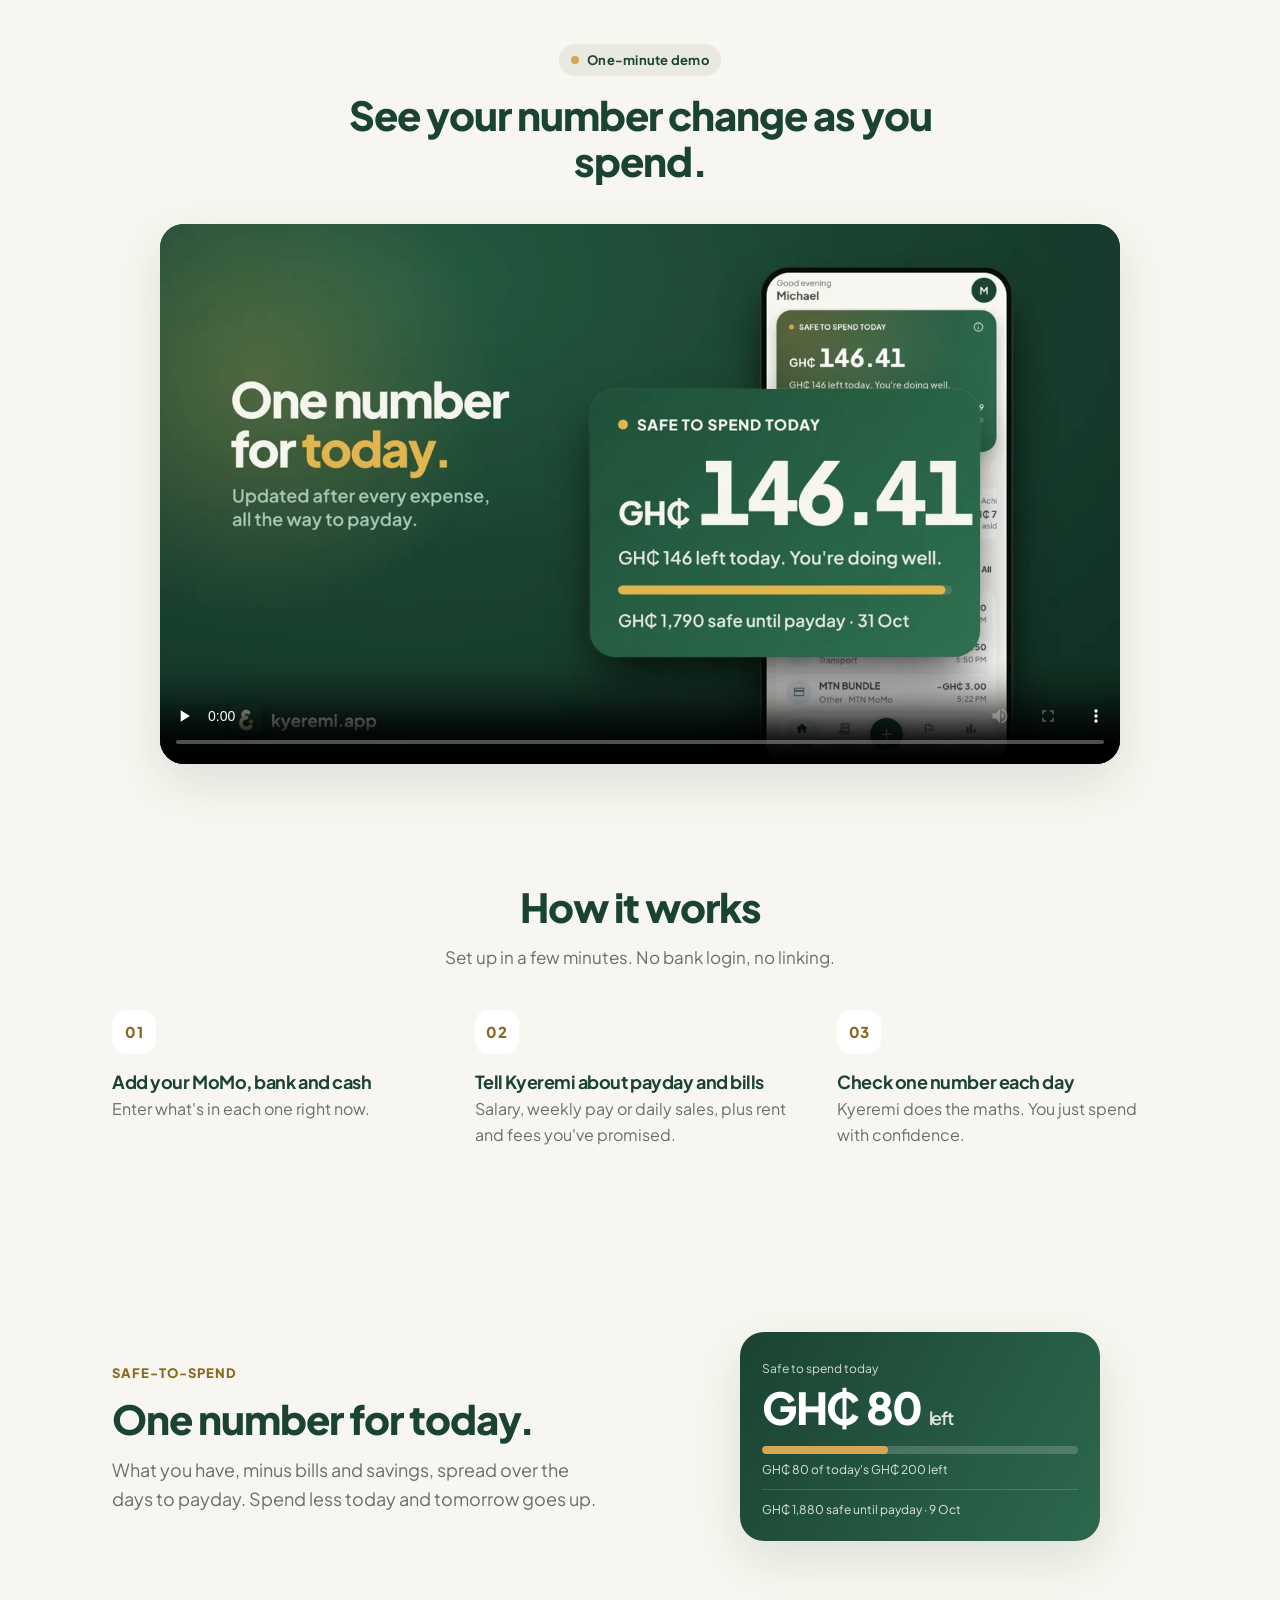
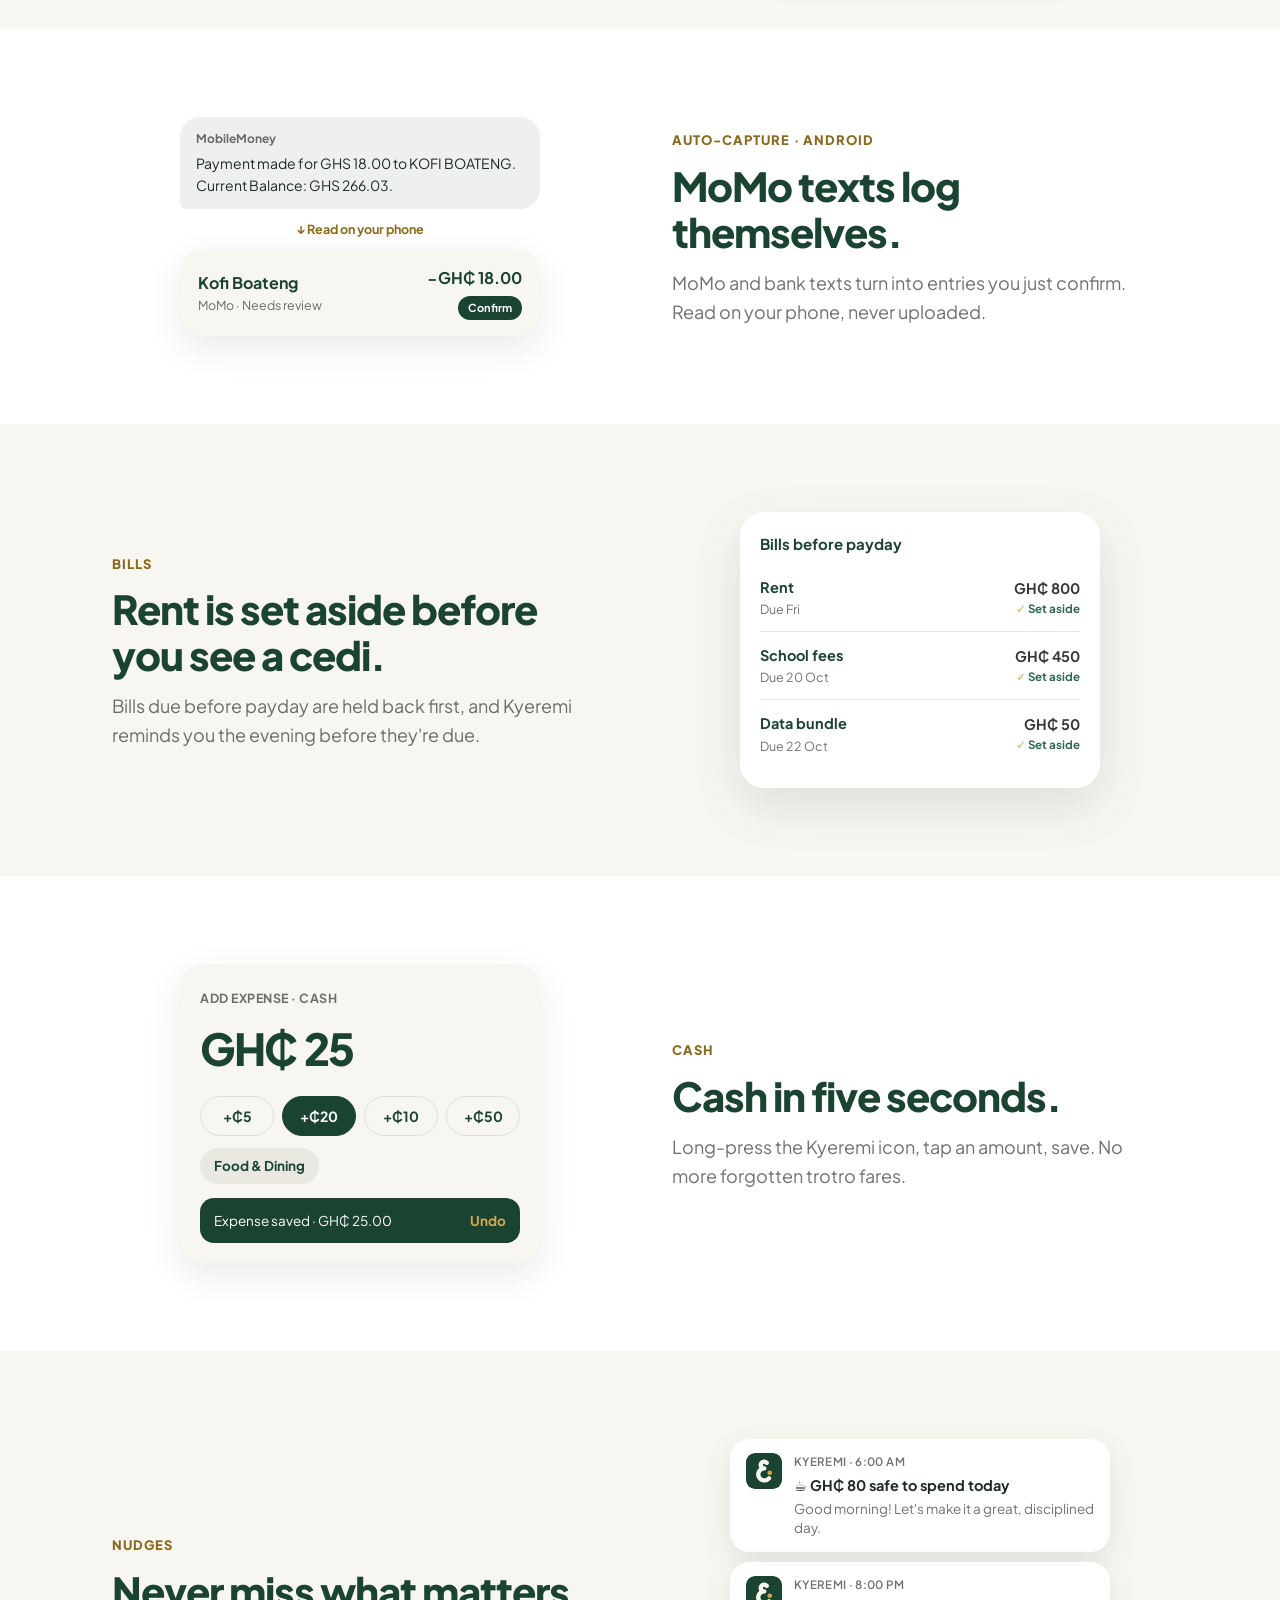
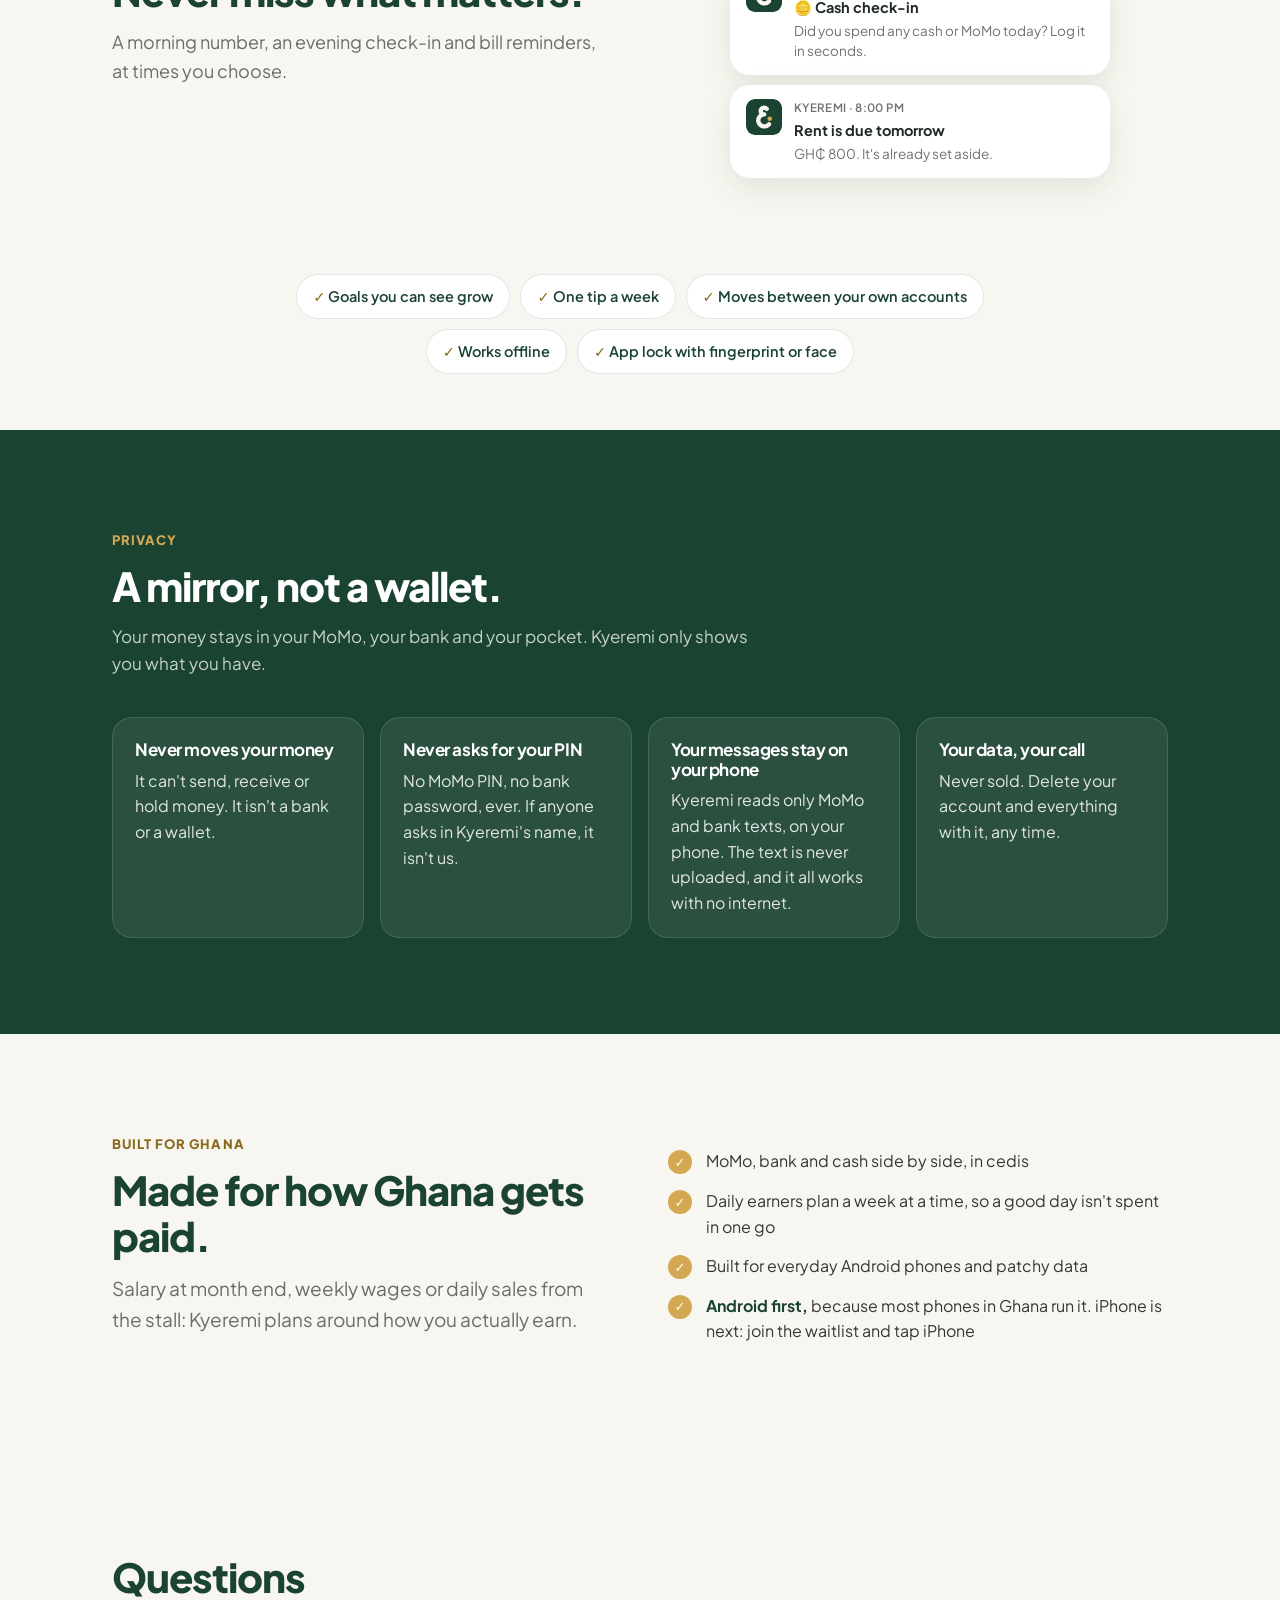
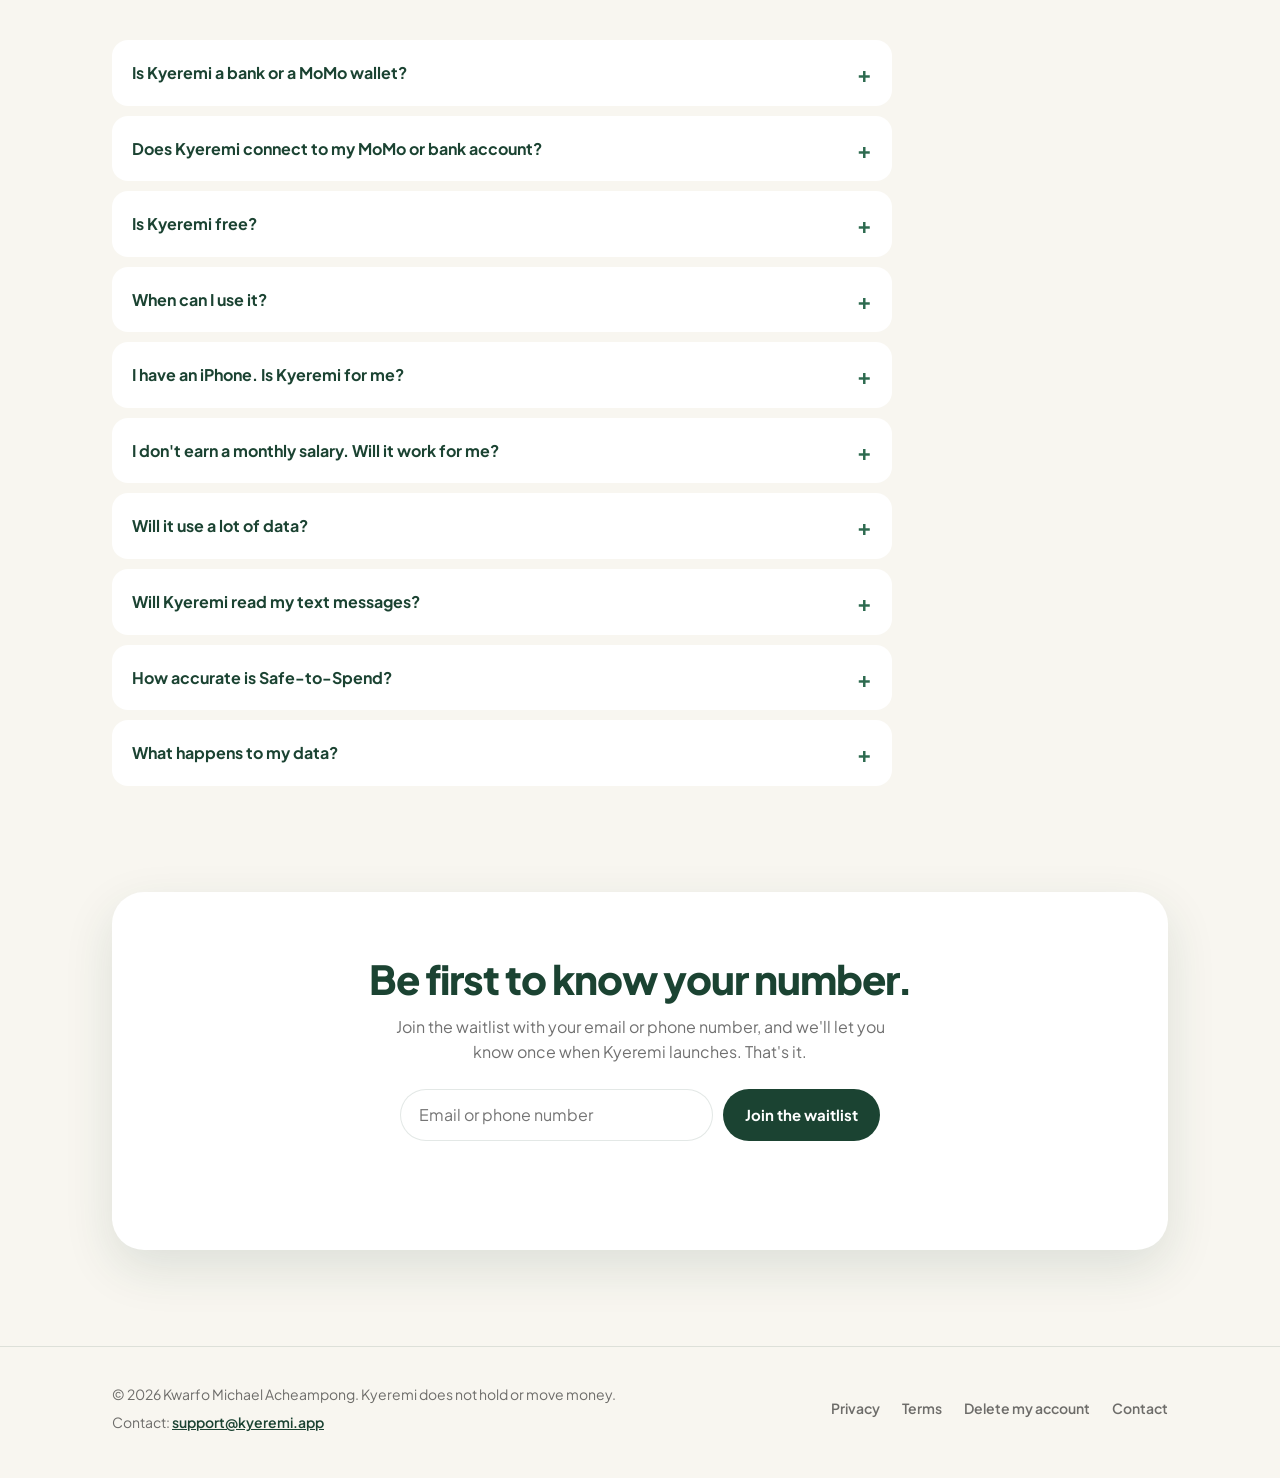
==== commit 37752874: "FAQ: say plainly that today's backup is on our servers, not readable only by you Co-Authored-By: Cla" ====
--- a/index.html
+++ b/index.html
@@ -303,7 +303,7 @@
           <div class="trust-item"><h3>Never moves your money</h3><p>It can't send, receive or hold money. It isn't a bank or a wallet.</p></div>
           <div class="trust-item"><h3>Never asks for your PIN</h3><p>No MoMo PIN, no bank password, ever. If anyone asks in Kyeremi's name, it isn't us.</p></div>
           <div class="trust-item"><h3>Your messages stay on your phone</h3><p>Kyeremi reads only MoMo and bank texts, on your phone. The text is never uploaded, and it all works with no internet.</p></div>
-          <div class="trust-item"><h3>Your records, your choice</h3><p>Keep them on your phone only, with no account, or back them up locked so only you can open them. Never sold.</p></div>
+          <div class="trust-item"><h3>Your data, your call</h3><p>Never sold. Delete your account and everything with it, any time.</p></div>
         </div>
       </div>
     </section>
@@ -370,7 +370,7 @@
           </details>
           <details>
             <summary>What happens to my data?</summary>
-            <p><strong>It stays yours, and you choose where it lives.</strong> Your records are always on your phone. Keep them there only, with no account, or turn on a backup that is locked on your phone before it leaves, so only you can open it, not even us. You can delete everything from the app at any time. We never sell your data. Read the <a href="privacy.html">privacy policy</a>.</p>
+            <p><strong>It stays yours.</strong> Your records are kept on your phone, and backed up to our servers while you're signed in so a new phone can restore them. Only you can see them in the app, and we access the backup only to run and support Kyeremi. You can delete your account and everything with it from the app at any time. We never sell your data. Read the <a href="privacy.html">privacy policy</a>.</p>
           </details>
         </div>
       </div>
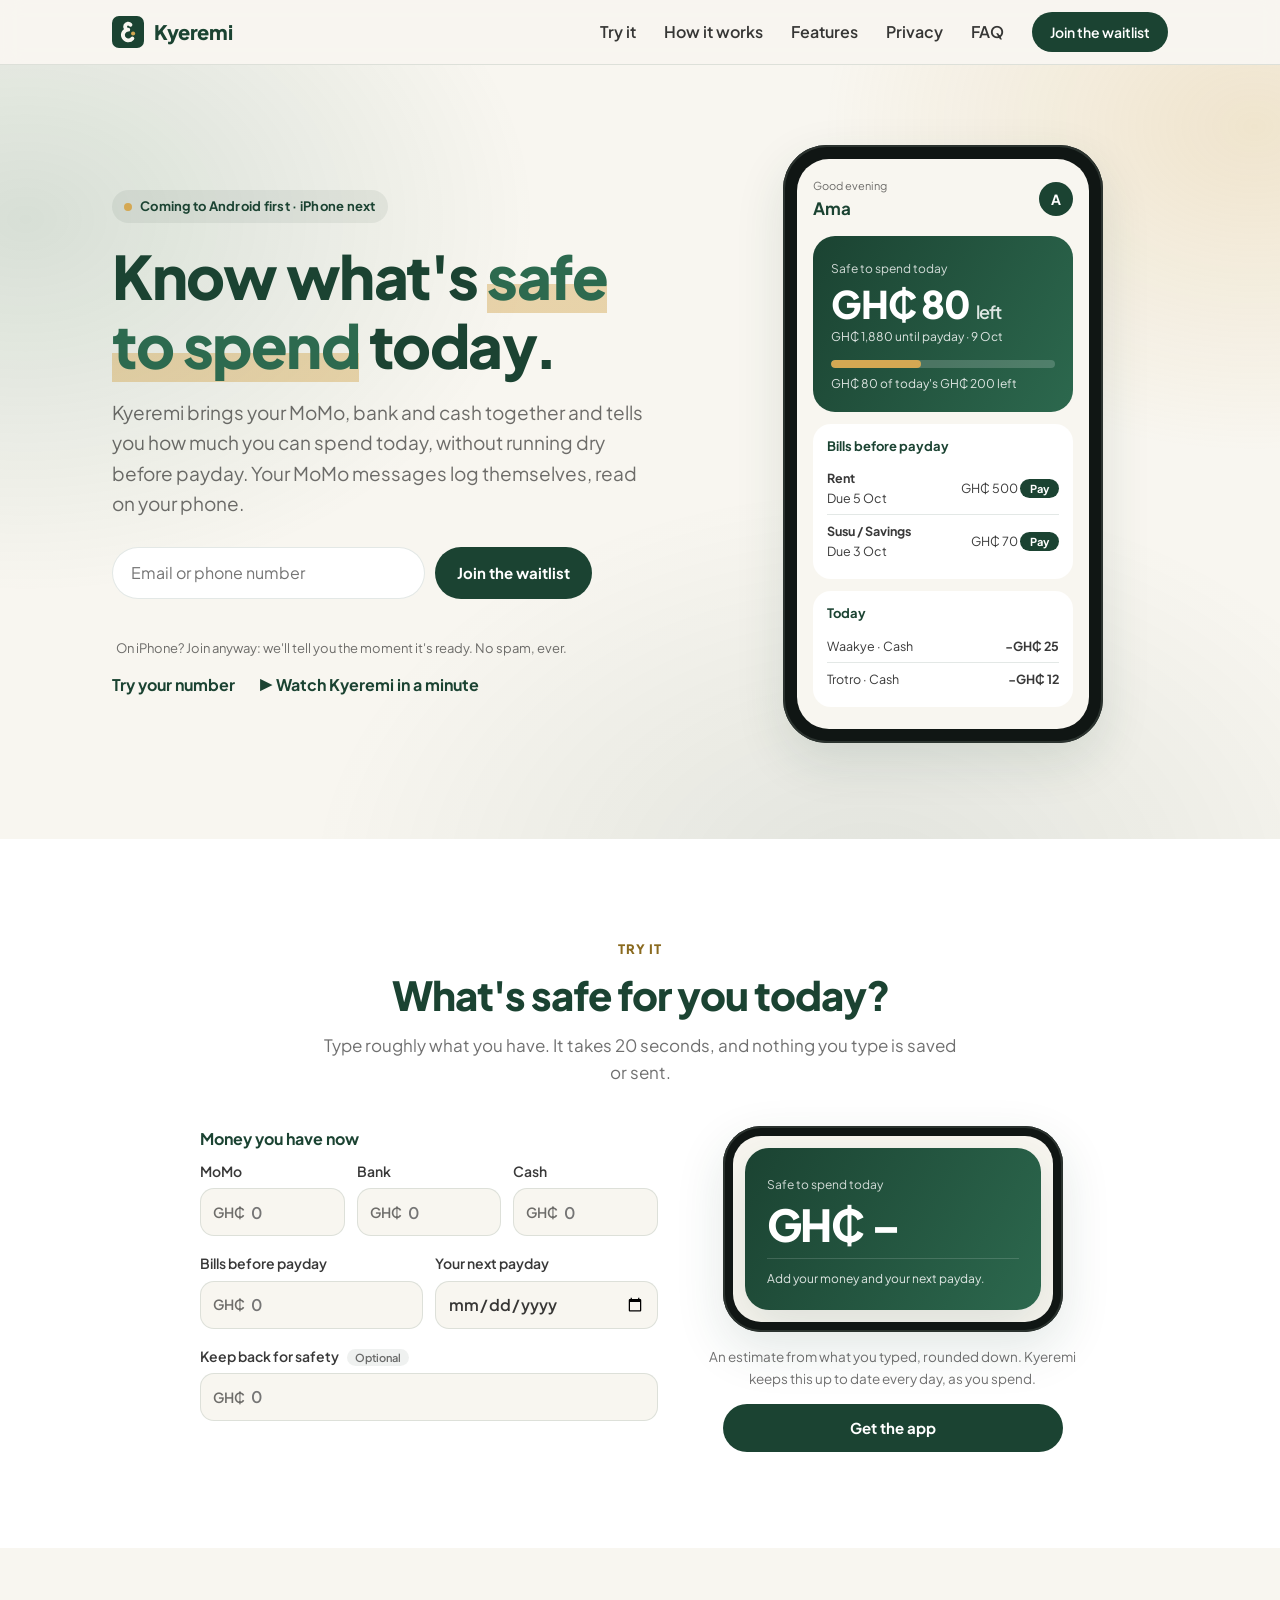
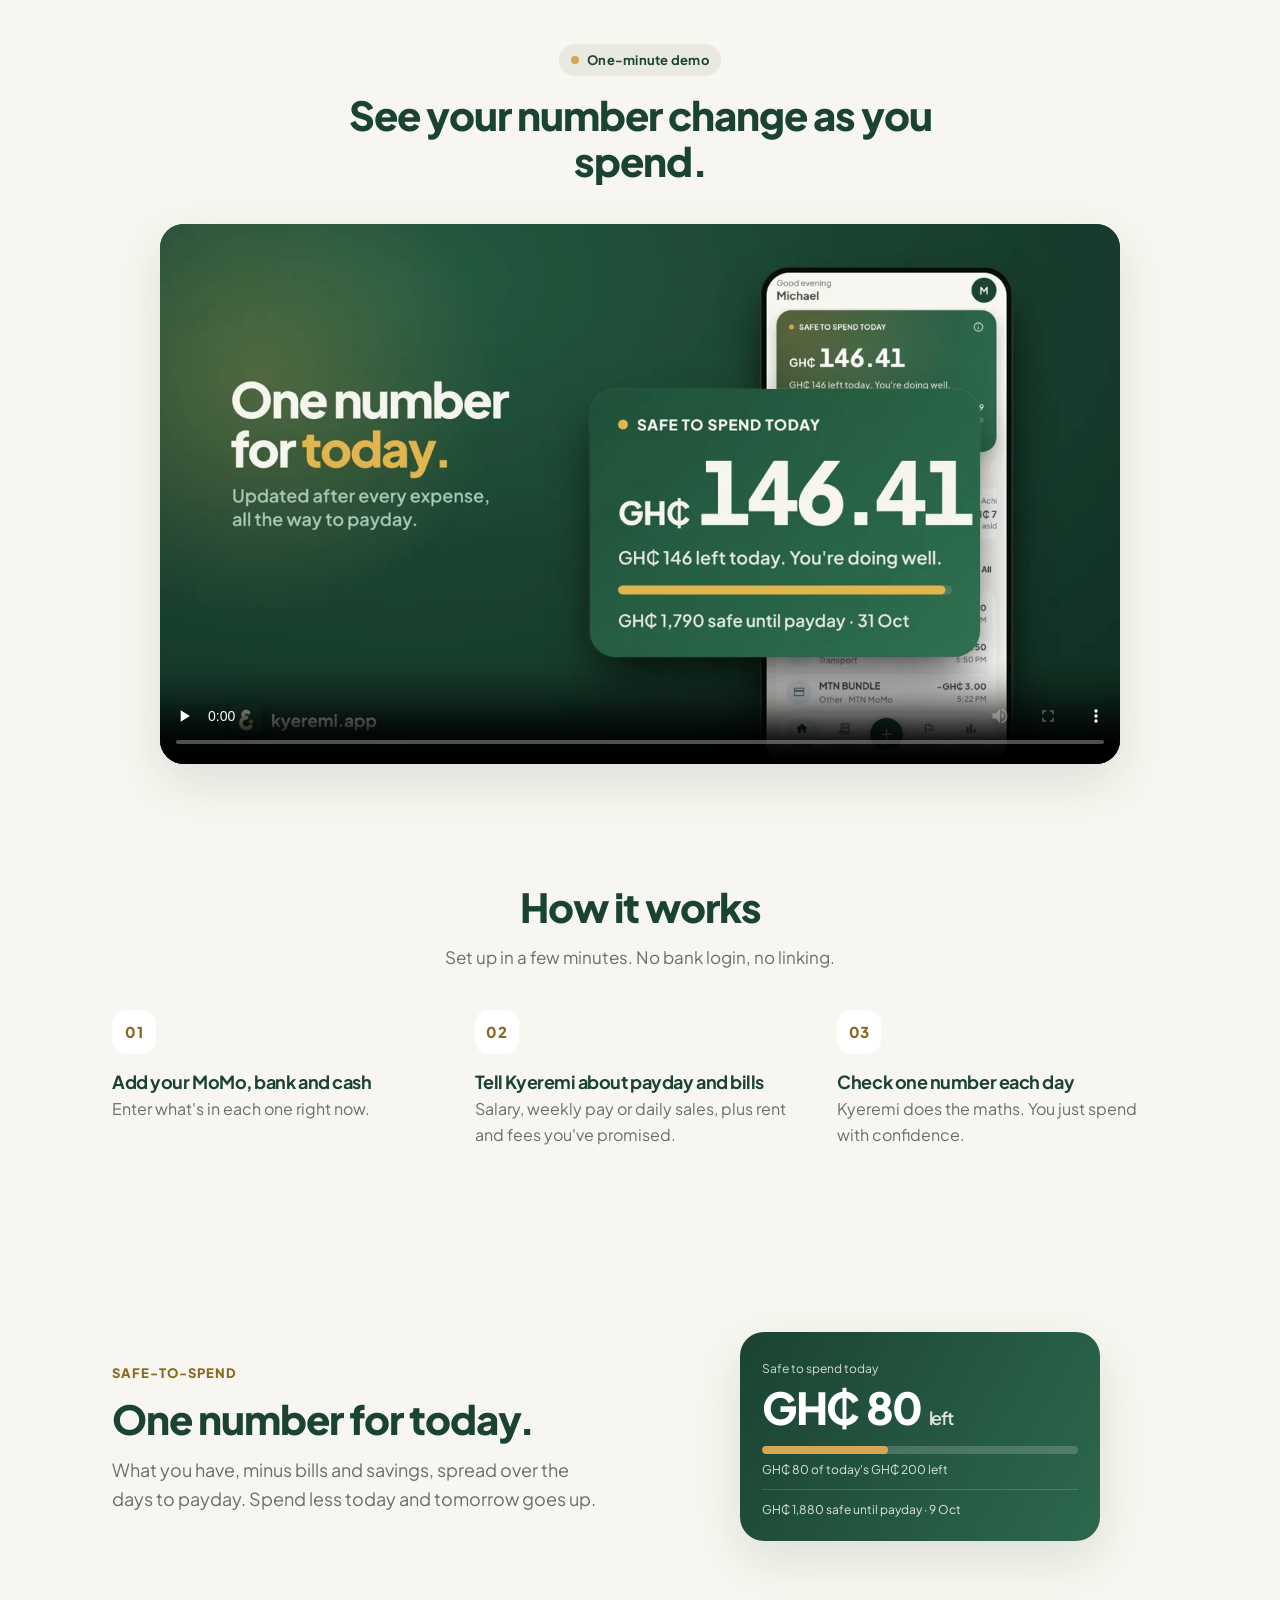
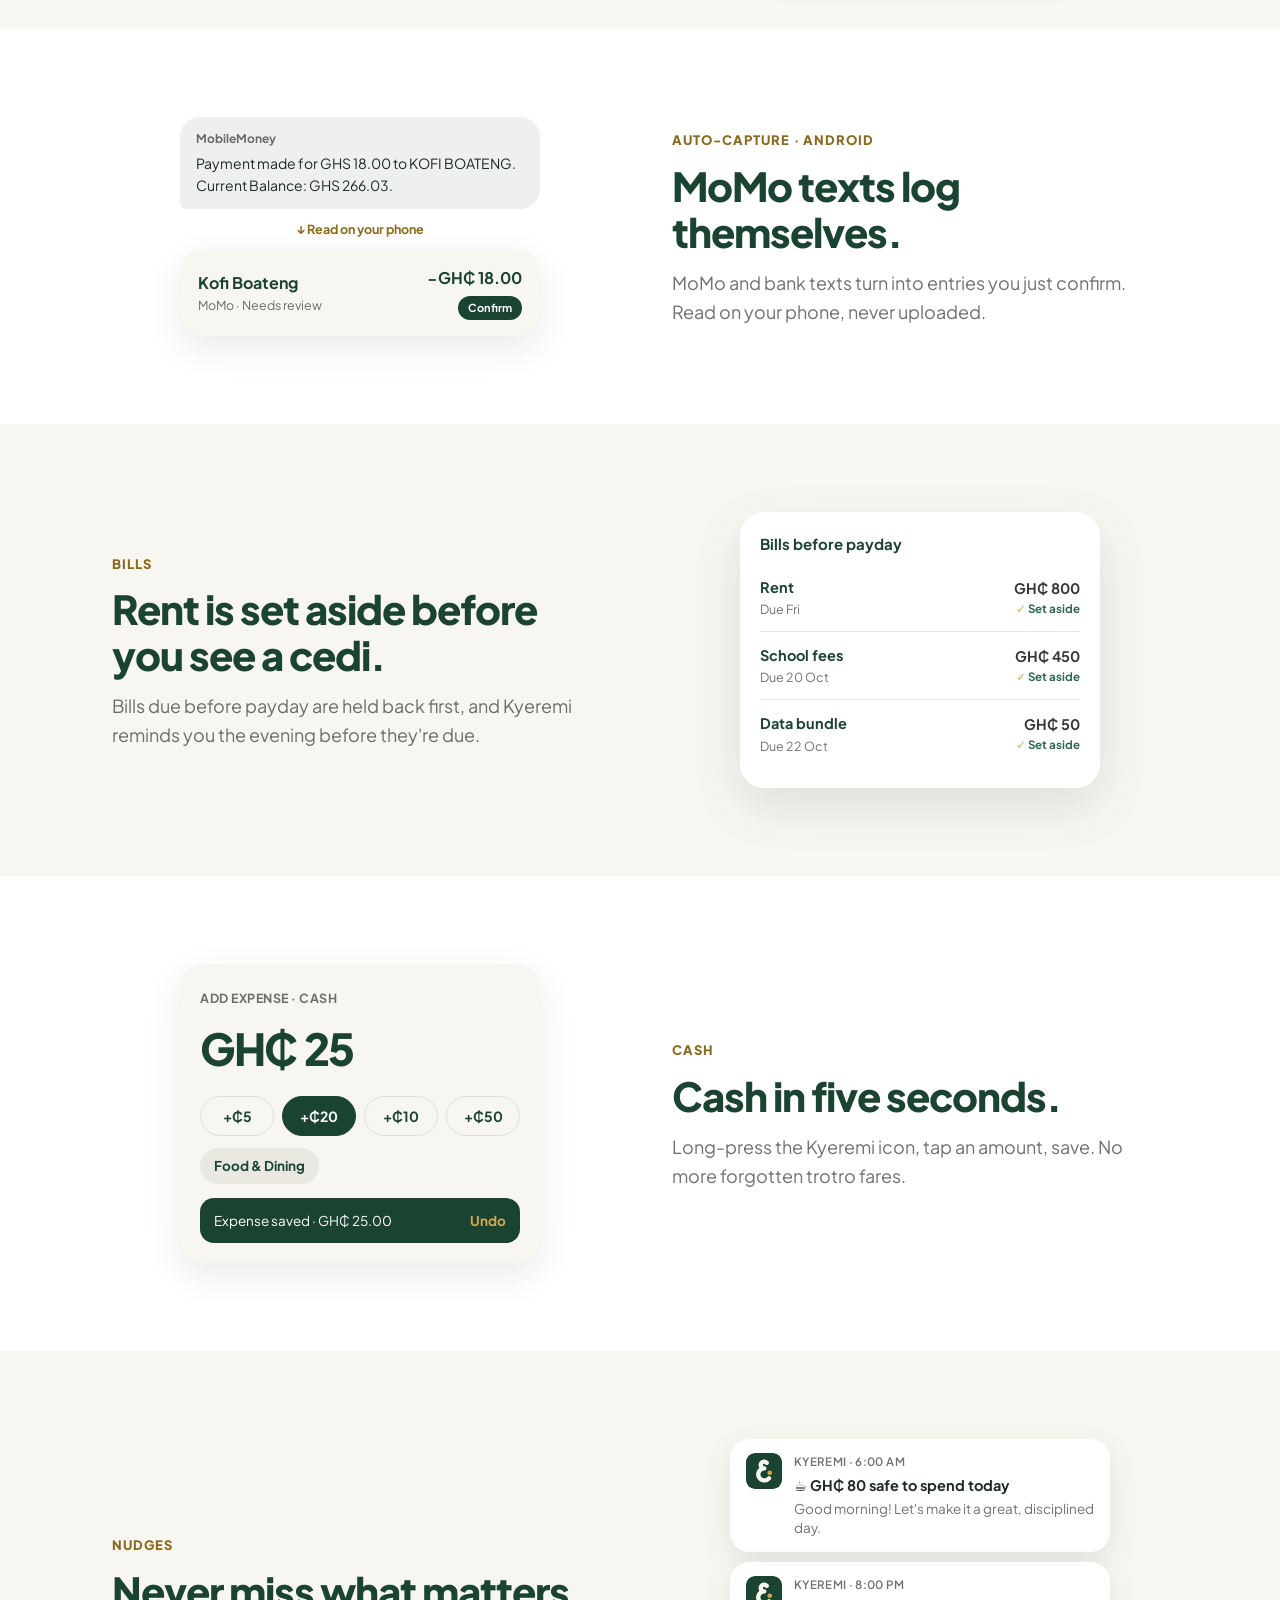
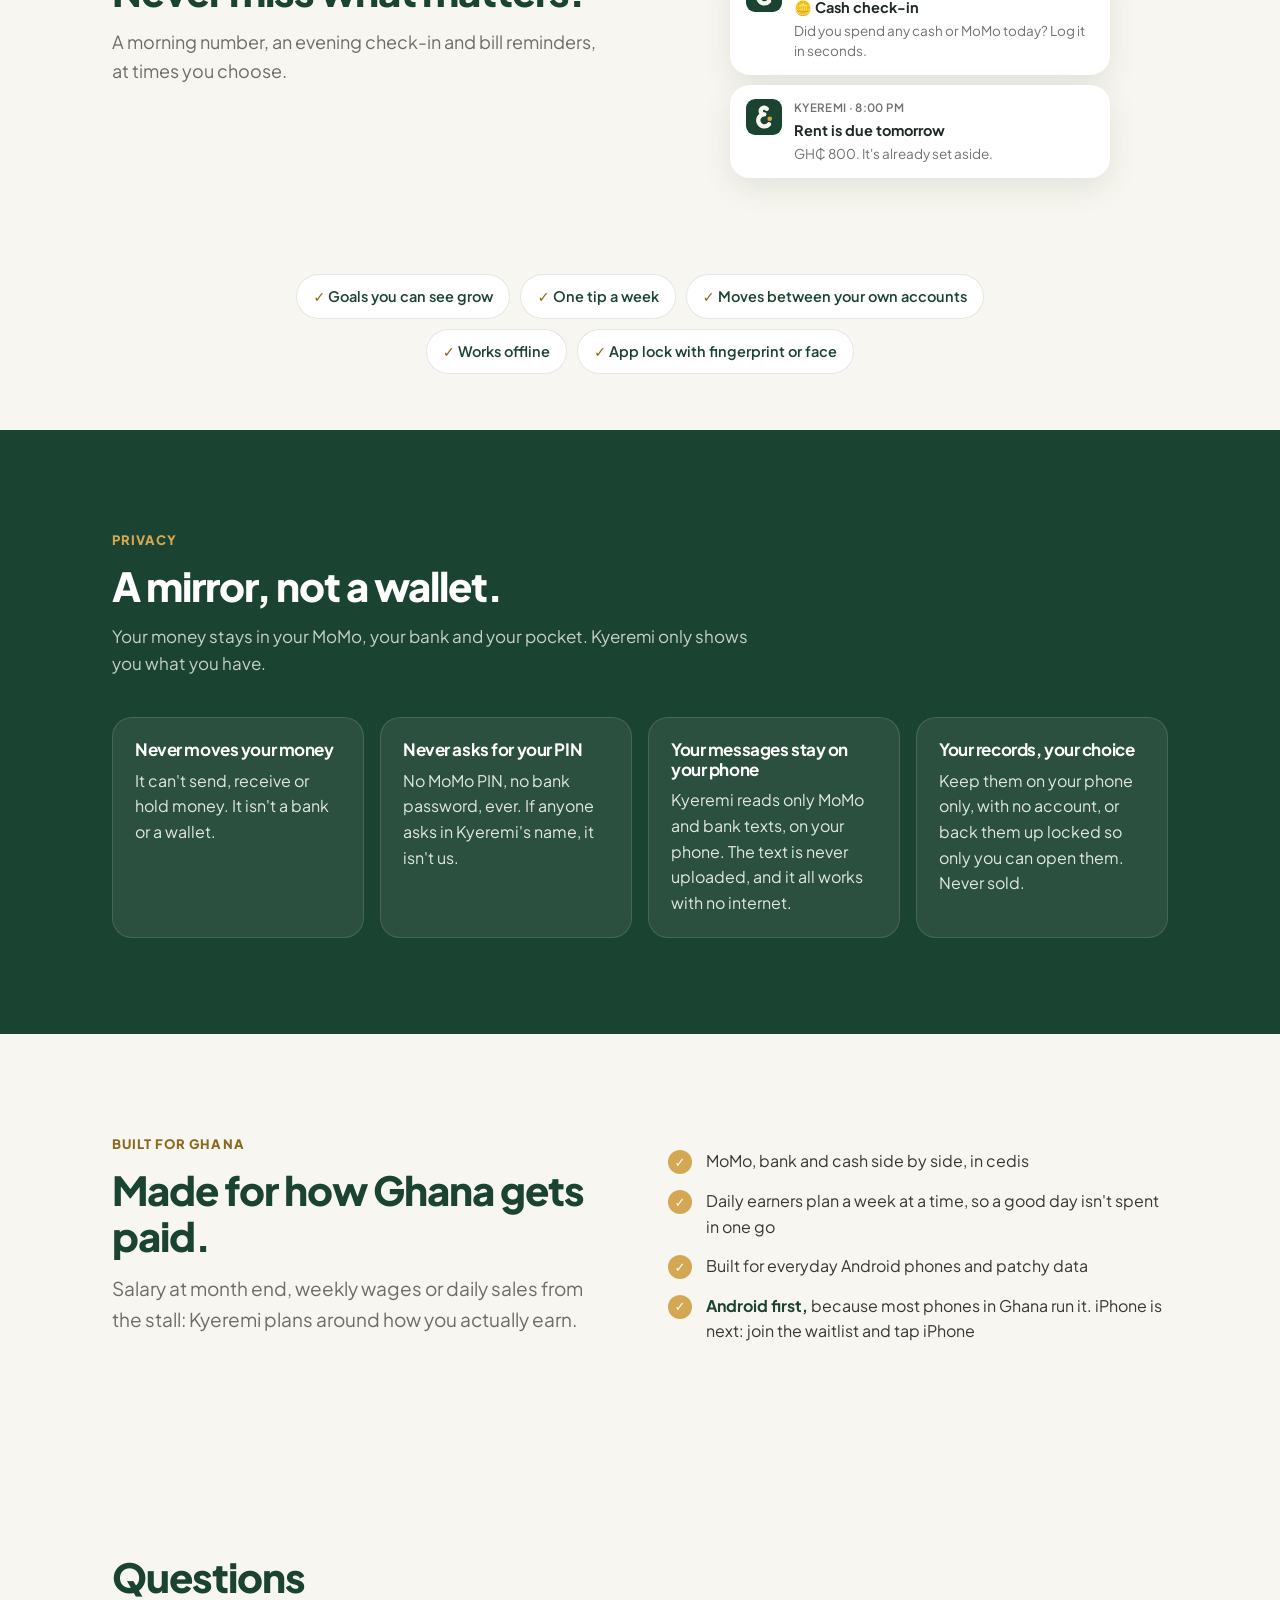
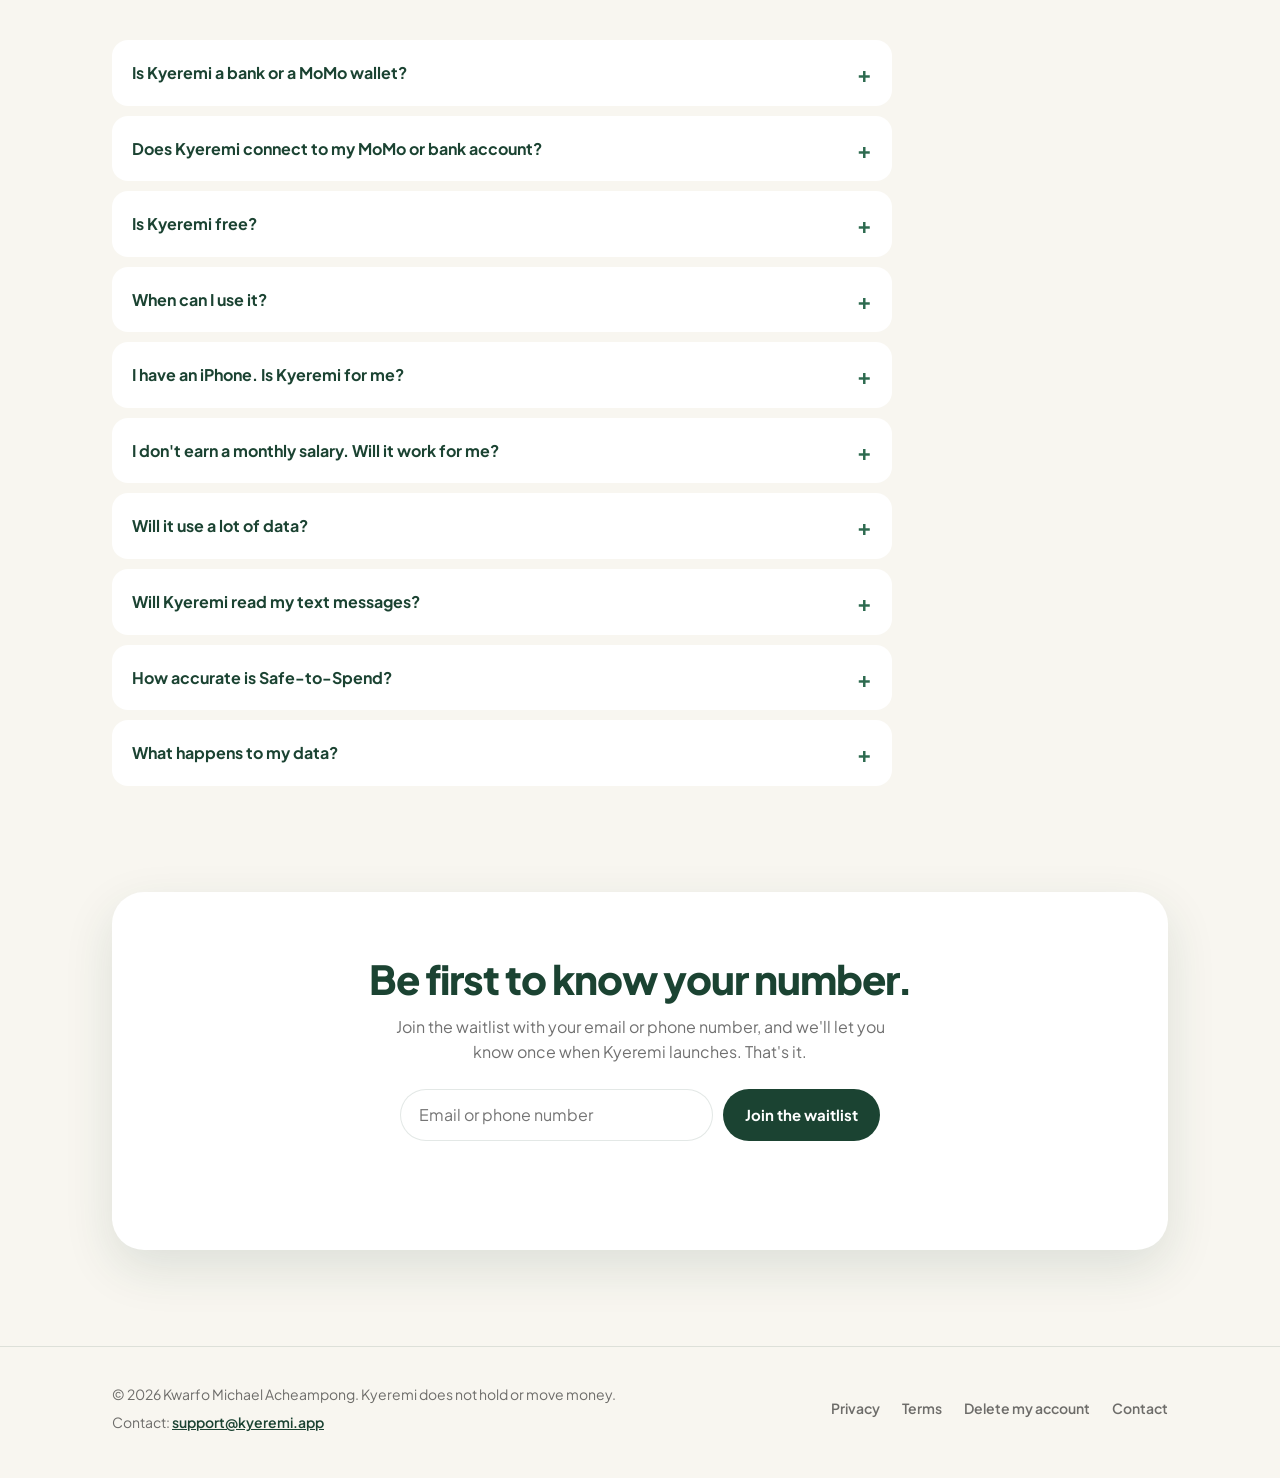
==== commit 52d6b85e: "Merge branch 'main' into privacy-release # Conflicts: #	index.html" ====
--- a/index.html
+++ b/index.html
@@ -303,7 +303,7 @@
           <div class="trust-item"><h3>Never moves your money</h3><p>It can't send, receive or hold money. It isn't a bank or a wallet.</p></div>
           <div class="trust-item"><h3>Never asks for your PIN</h3><p>No MoMo PIN, no bank password, ever. If anyone asks in Kyeremi's name, it isn't us.</p></div>
           <div class="trust-item"><h3>Your messages stay on your phone</h3><p>Kyeremi reads only MoMo and bank texts, on your phone. The text is never uploaded, and it all works with no internet.</p></div>
-          <div class="trust-item"><h3>Your data, your call</h3><p>Never sold. Delete your account and everything with it, any time.</p></div>
+          <div class="trust-item"><h3>Your records, your choice</h3><p>Keep them on your phone only, with no account, or back them up locked so only you can open them. Never sold.</p></div>
         </div>
       </div>
     </section>
@@ -361,7 +361,7 @@
           </details>
           <details>
             <summary>Will Kyeremi read my text messages?</summary>
-            <p><strong>Only if you turn it on.</strong> On Android, automatic logging is off until you switch it on in Settings and allow it. Kyeremi then reads only new messages from the MoMo and bank senders it supports, on your phone. It never opens your inbox or old messages, every other text is ignored, and the messages themselves are never uploaded. Each one waits for you to confirm, and you can turn it off at any time (<a href="privacy.html">privacy policy</a>).</p>
+            <p><strong>Only if you turn it on.</strong> On Android, Kyeremi asks once while you set it up, and automatic logging stays off unless you turn it on and allow it (you can change it any time in Settings). Kyeremi then reads only new messages from the MoMo and bank senders it supports, on your phone. It never opens your inbox or old messages, every other text is ignored, and the messages themselves are never uploaded. Each one waits for you to confirm, and you can turn it off at any time (<a href="privacy.html">privacy policy</a>).</p>
             <p>You can also share or paste a single MoMo message into Kyeremi yourself.</p>
           </details>
           <details>
@@ -370,7 +370,7 @@
           </details>
           <details>
             <summary>What happens to my data?</summary>
-            <p><strong>It stays yours.</strong> Your records are kept on your phone, and backed up to our servers while you're signed in so a new phone can restore them. Only you can see them in the app, and we access the backup only to run and support Kyeremi. You can delete your account and everything with it from the app at any time. We never sell your data. Read the <a href="privacy.html">privacy policy</a>.</p>
+            <p><strong>It stays yours, and you choose where it lives.</strong> Your records are always on your phone. Keep them there only, with no account, or turn on a backup that is locked on your phone before it leaves, so only you can open it, not even us. You can delete everything from the app at any time. We never sell your data. Read the <a href="privacy.html">privacy policy</a>.</p>
           </details>
         </div>
       </div>
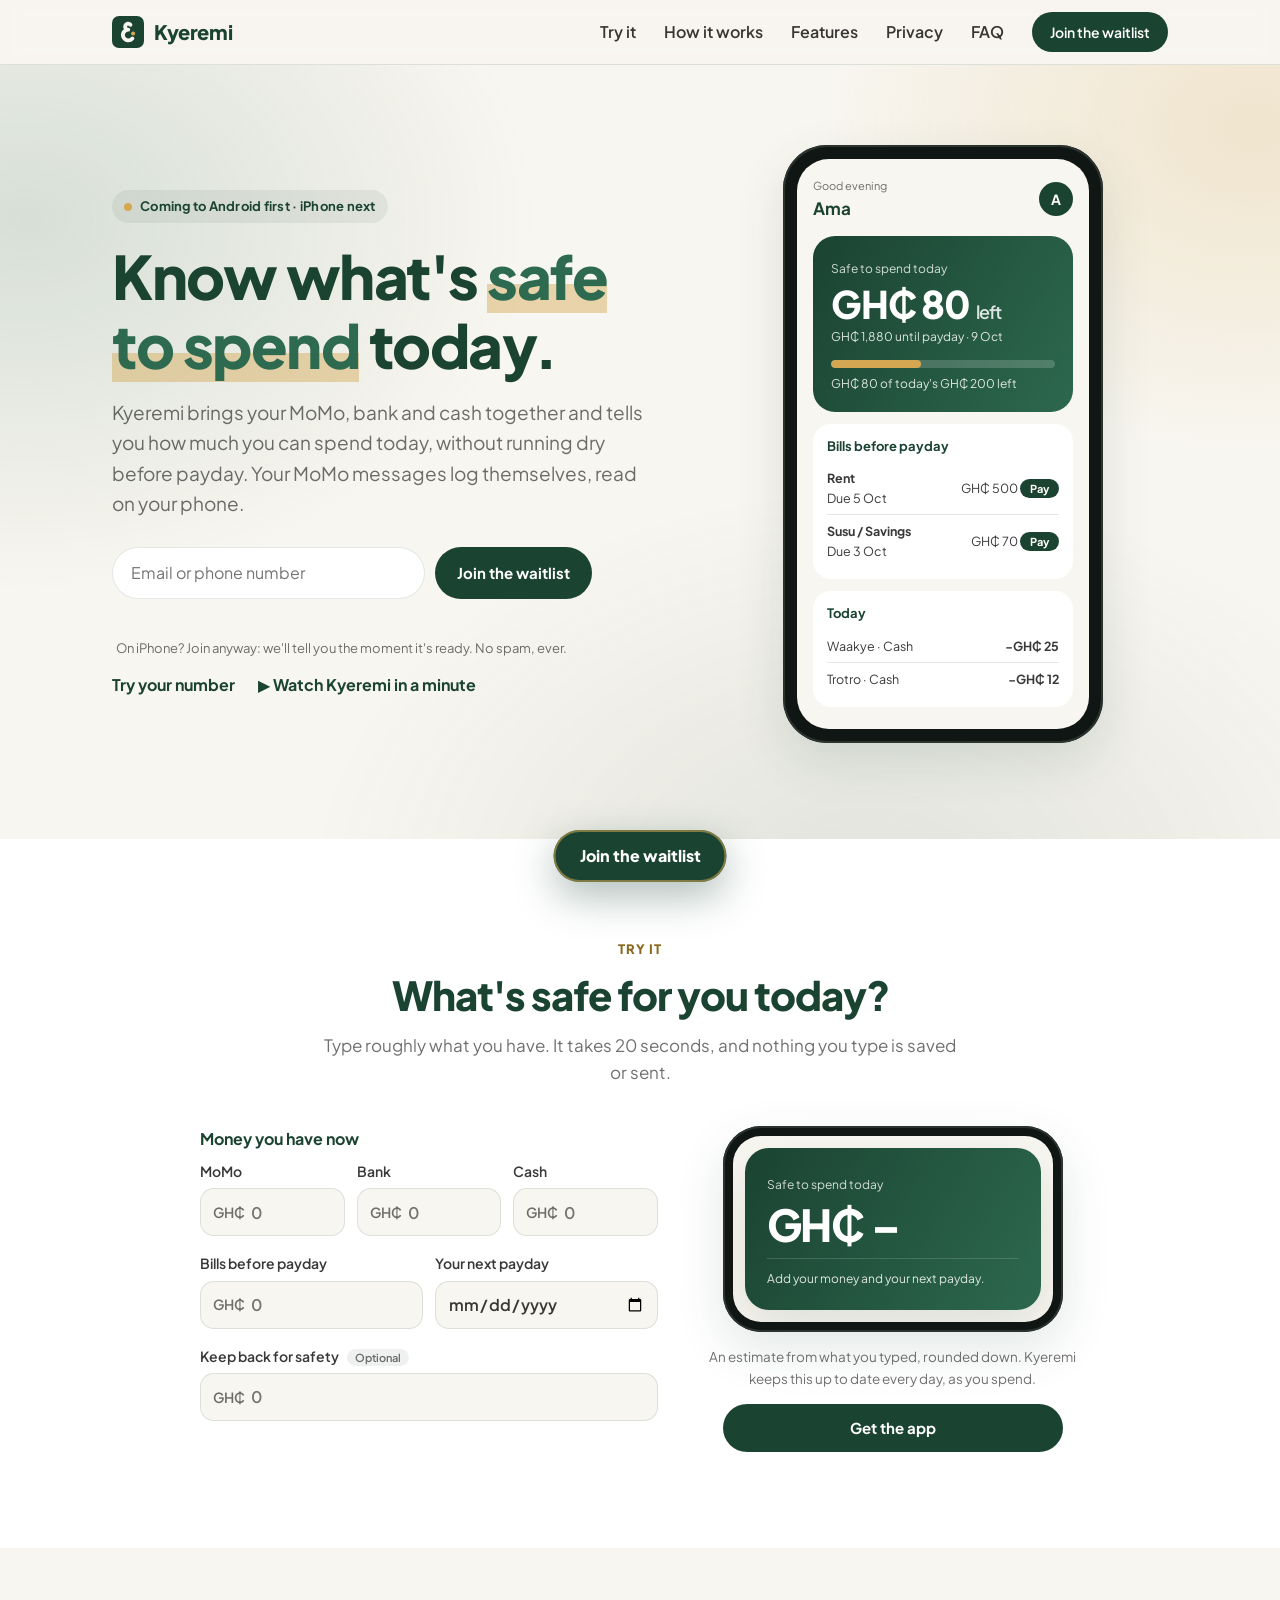
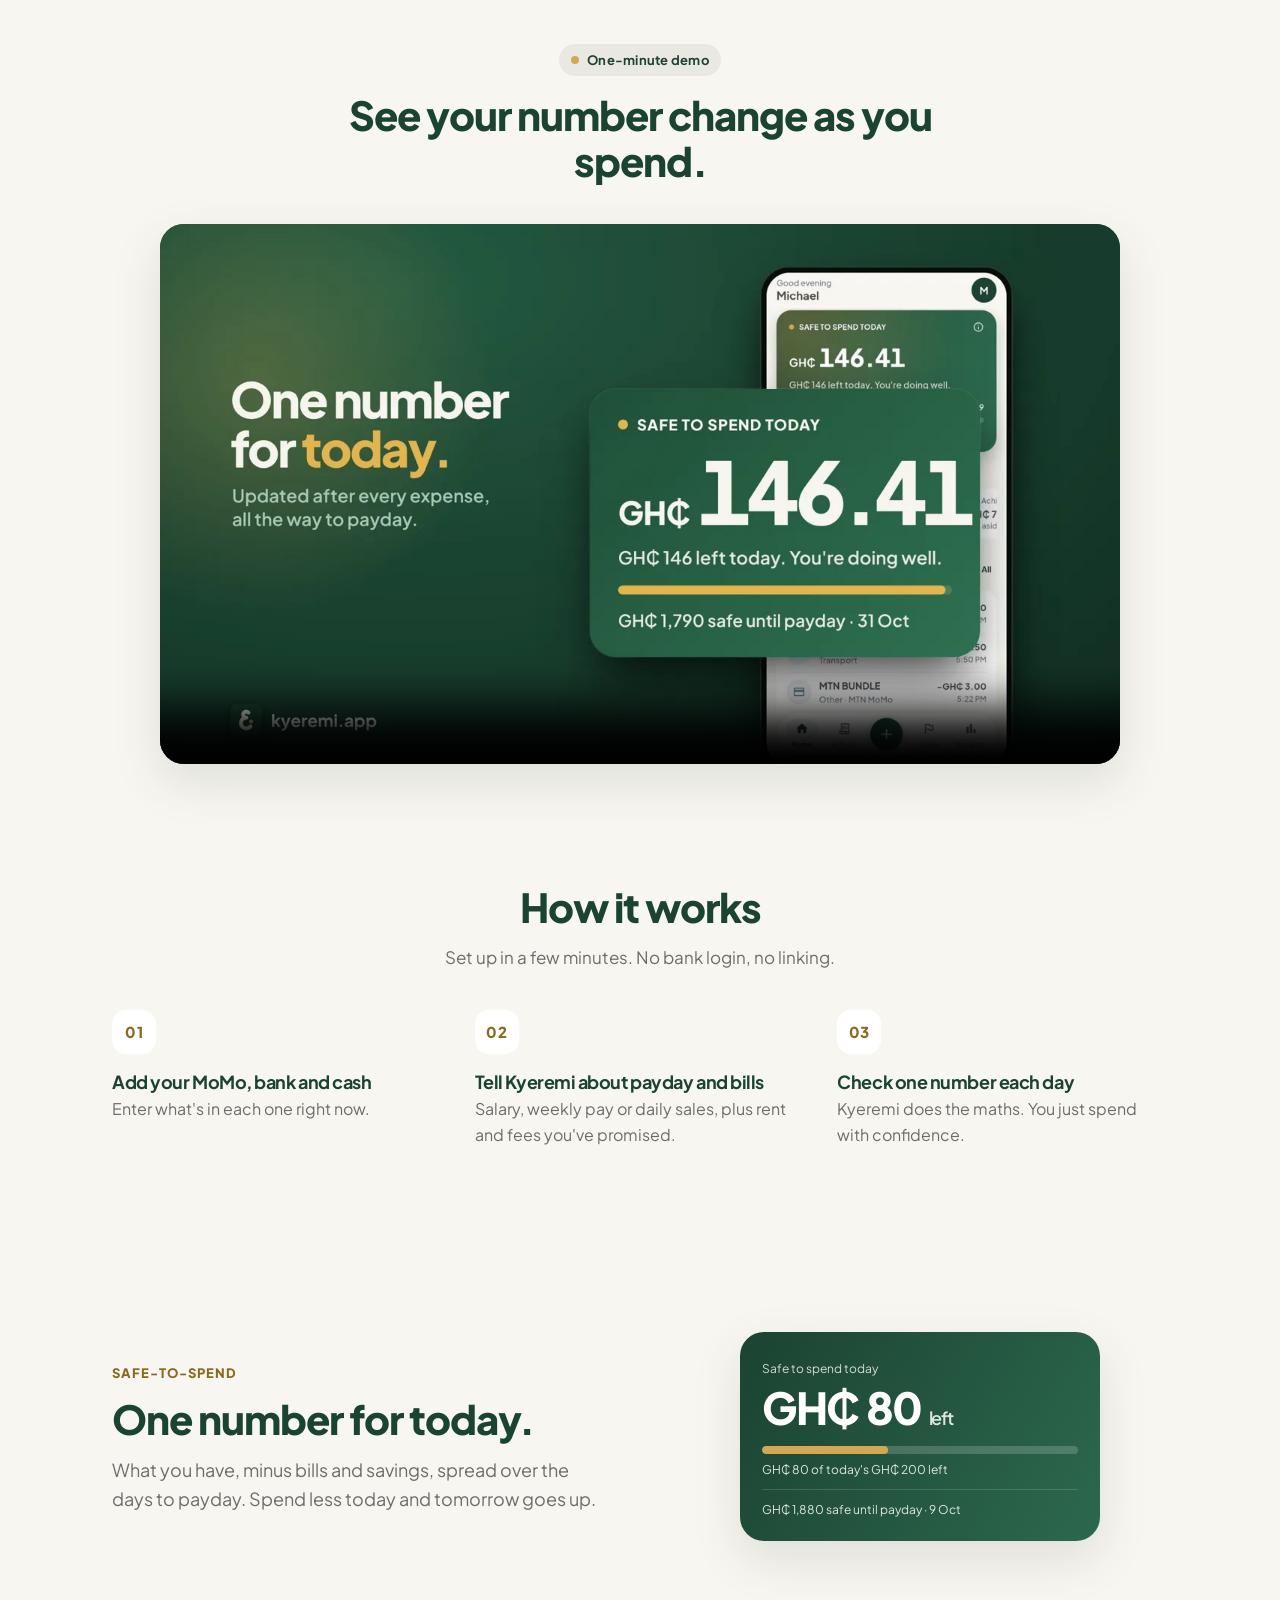
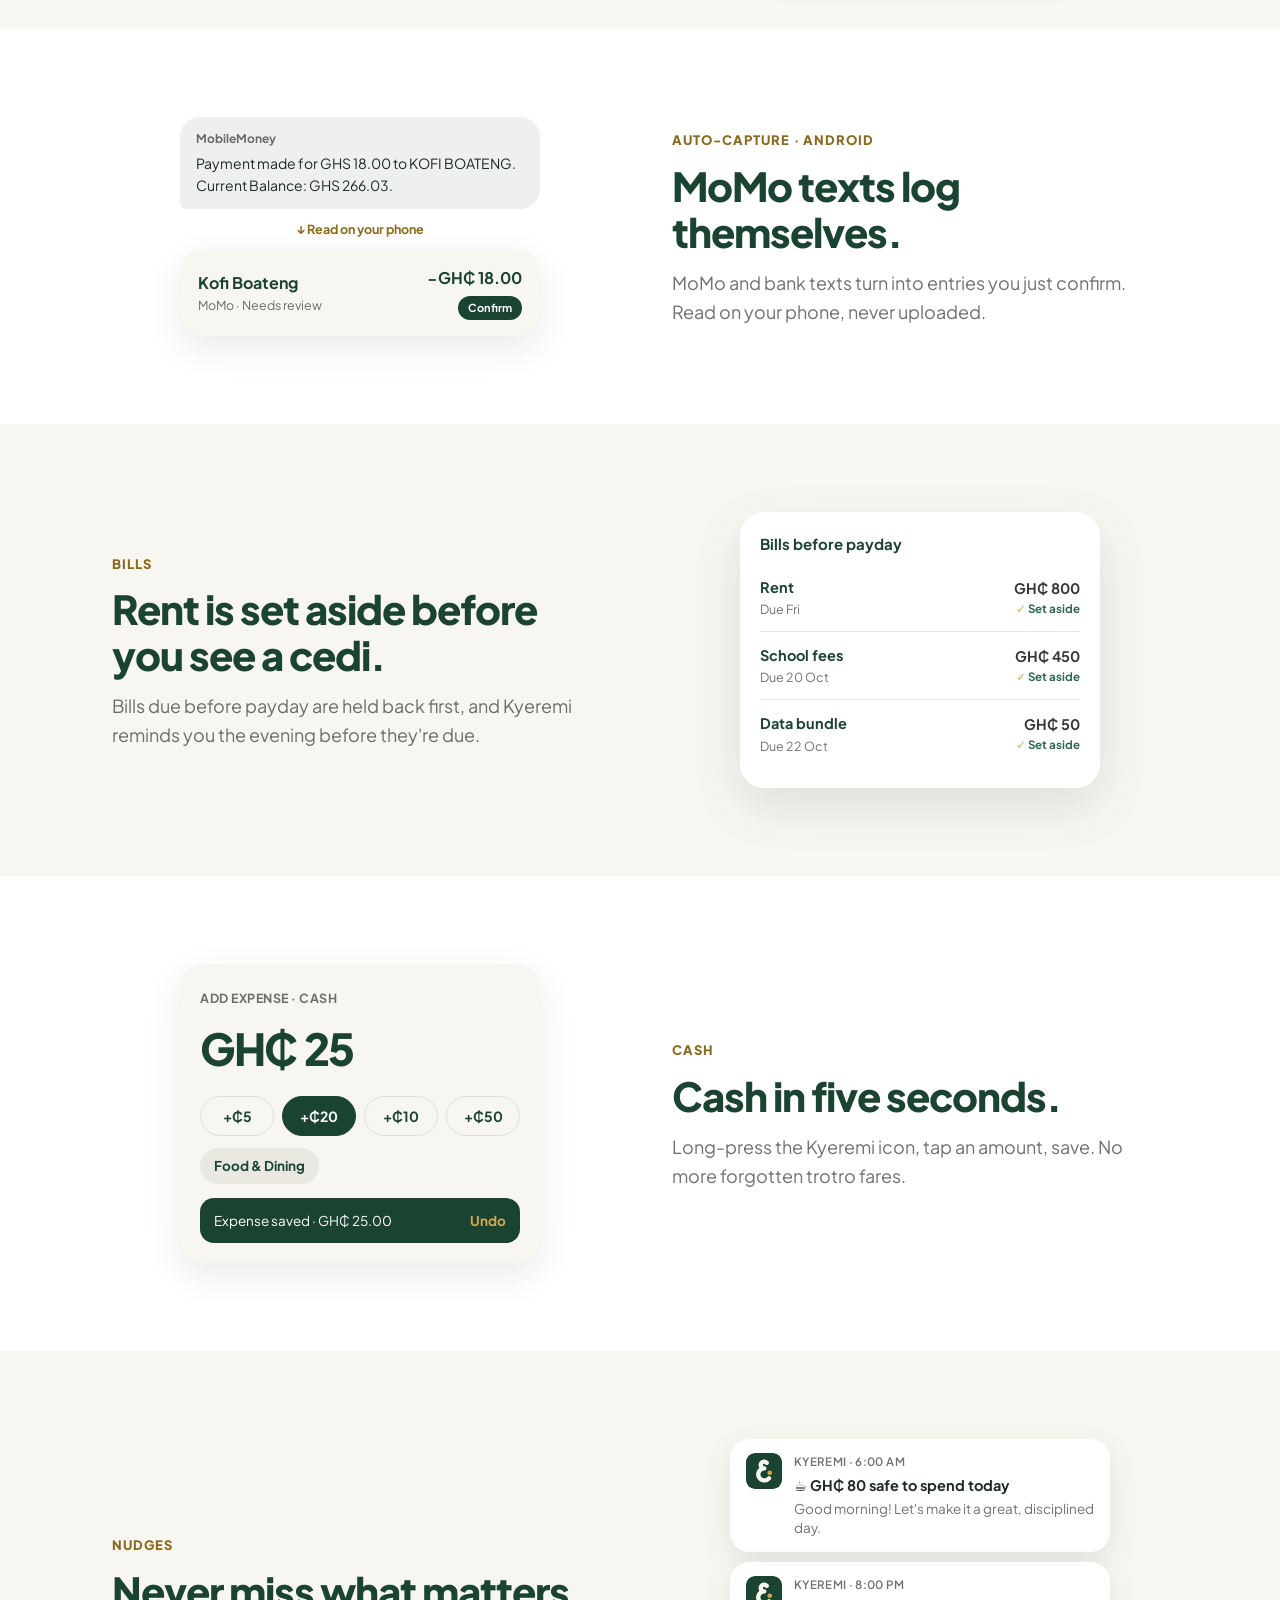
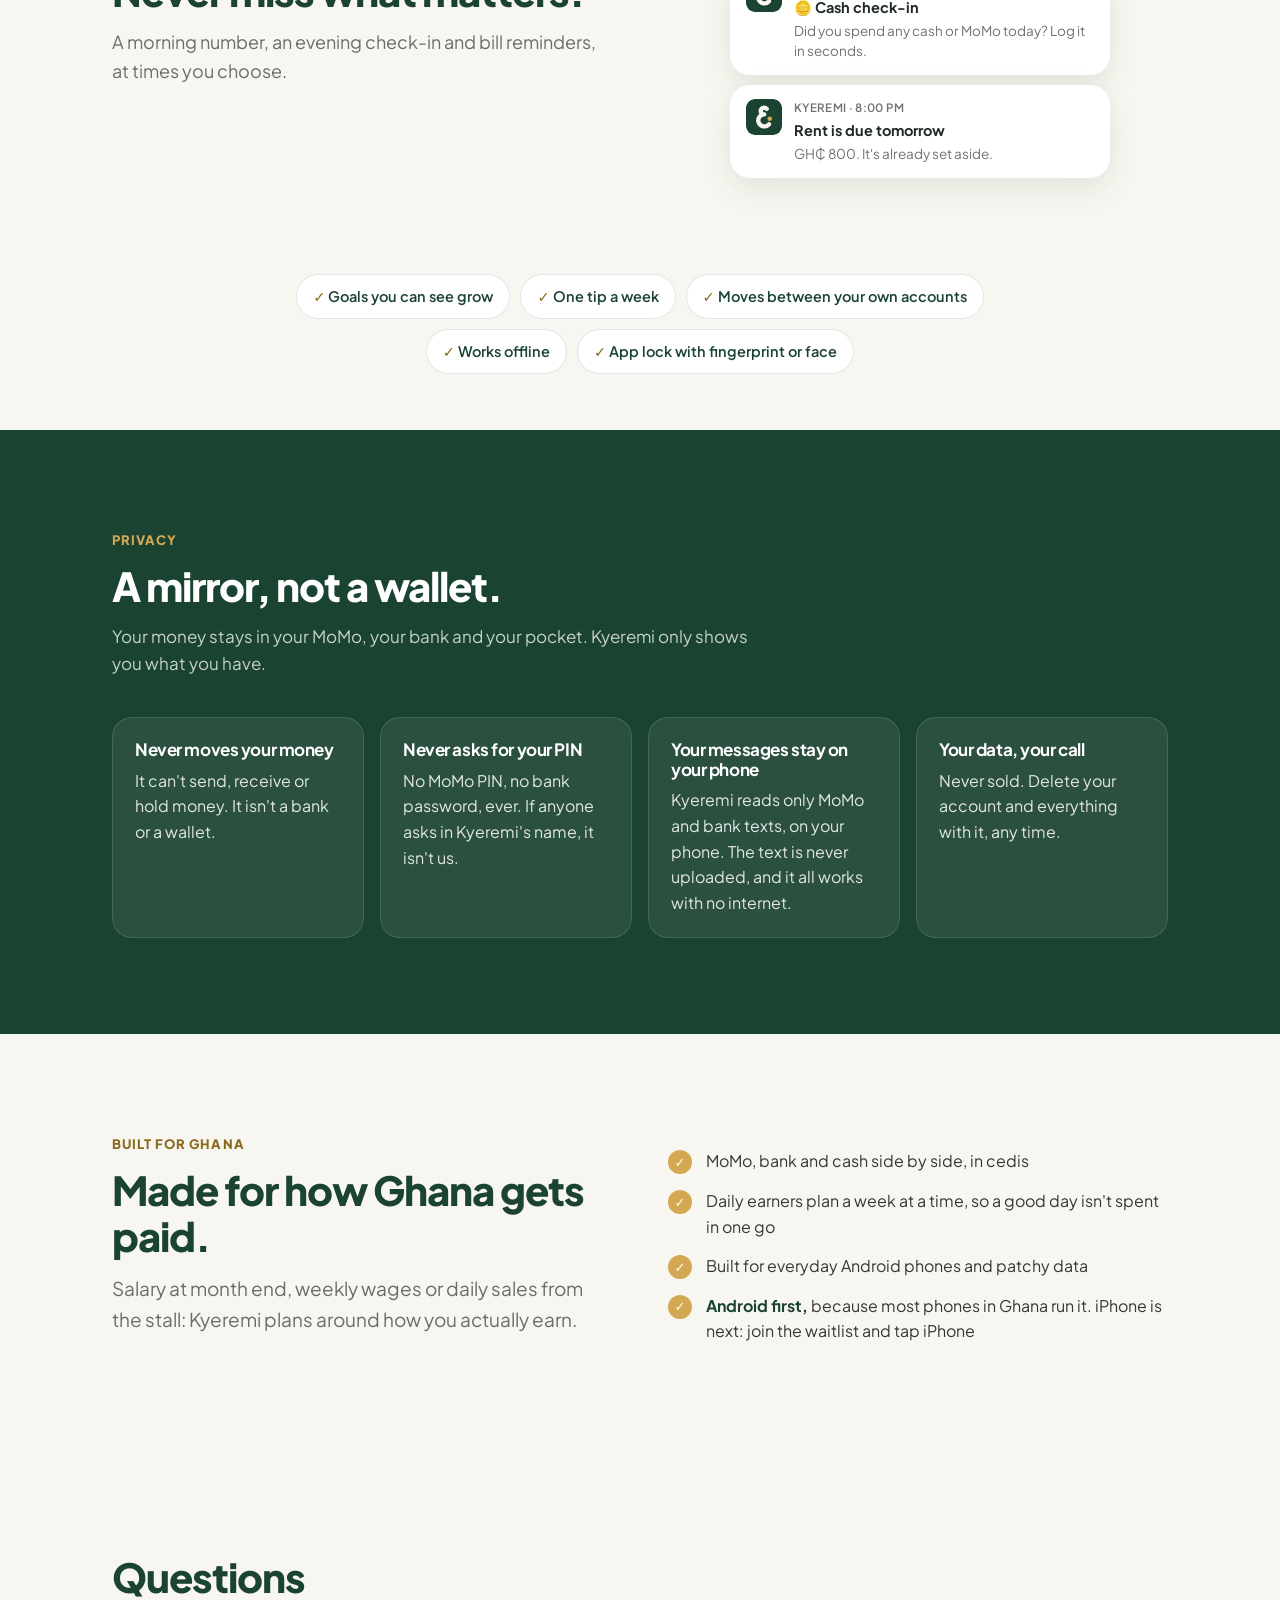
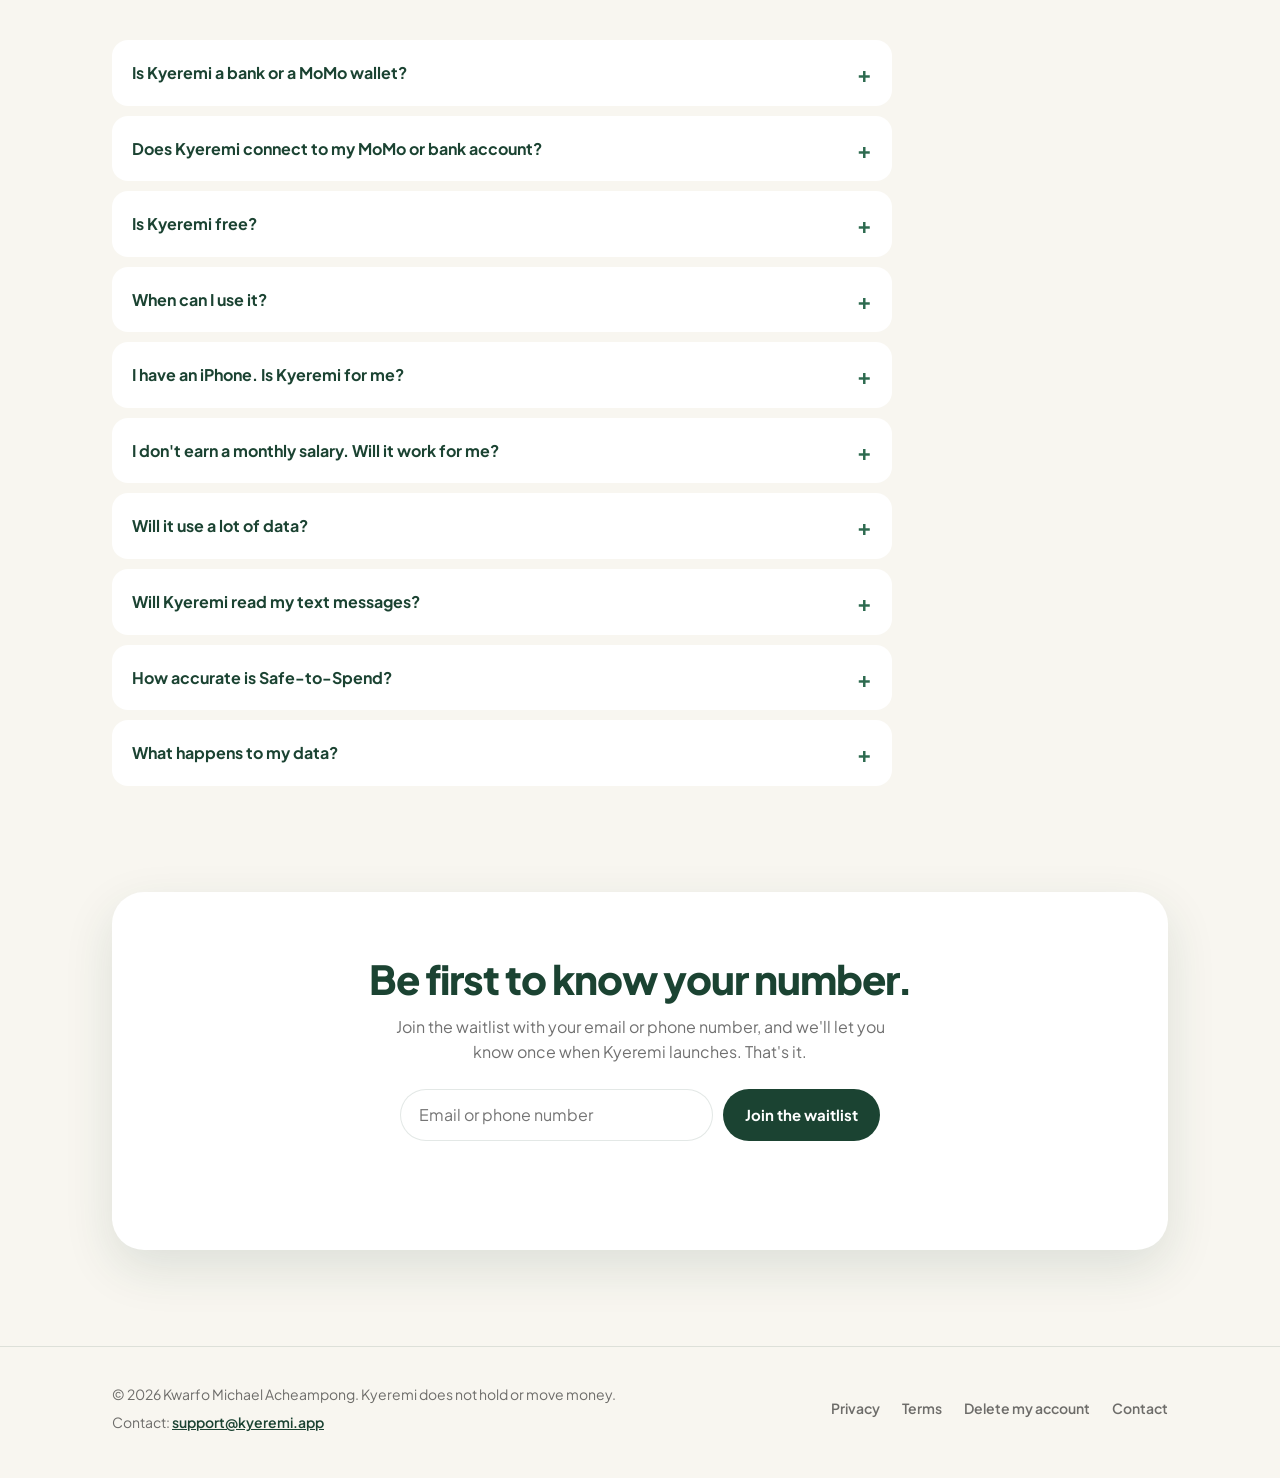
==== commit 74c726cc: "Font served from kyeremi.app, not Google - Plus Jakarta Sans latin and latin-ext (WOFF2, 49 KB, weig" ====
--- a/index.html
+++ b/index.html
@@ -11,10 +11,7 @@
   <meta property="og:type" content="website">
   <link rel="icon" href="assets/favicon.svg?v=2" type="image/svg+xml">
   <link rel="apple-touch-icon" href="assets/apple-touch-icon.png?v=2">
-  <link rel="preconnect" href="https://fonts.googleapis.com">
-  <link rel="preconnect" href="https://fonts.gstatic.com" crossorigin>
-  <link href="https://fonts.googleapis.com/css2?family=Plus+Jakarta+Sans:wght@400;500;600;700;800&display=swap" rel="stylesheet">
-  <link rel="stylesheet" href="assets/styles.css?v=20261102">
+  <link rel="stylesheet" href="assets/styles.css?v=20261105">
 </head>
 <body>
   <a class="skip-link" href="#main">Skip to content</a>
@@ -303,7 +300,7 @@
           <div class="trust-item"><h3>Never moves your money</h3><p>It can't send, receive or hold money. It isn't a bank or a wallet.</p></div>
           <div class="trust-item"><h3>Never asks for your PIN</h3><p>No MoMo PIN, no bank password, ever. If anyone asks in Kyeremi's name, it isn't us.</p></div>
           <div class="trust-item"><h3>Your messages stay on your phone</h3><p>Kyeremi reads only MoMo and bank texts, on your phone. The text is never uploaded, and it all works with no internet.</p></div>
-          <div class="trust-item"><h3>Your records, your choice</h3><p>Keep them on your phone only, with no account, or back them up locked so only you can open them. Never sold.</p></div>
+          <div class="trust-item"><h3>Your data, your call</h3><p>Never sold. Delete your account and everything with it, any time.</p></div>
         </div>
       </div>
     </section>
@@ -361,7 +358,7 @@
           </details>
           <details>
             <summary>Will Kyeremi read my text messages?</summary>
-            <p><strong>Only if you turn it on.</strong> On Android, Kyeremi asks once while you set it up, and automatic logging stays off unless you turn it on and allow it (you can change it any time in Settings). Kyeremi then reads only new messages from the MoMo and bank senders it supports, on your phone. It never opens your inbox or old messages, every other text is ignored, and the messages themselves are never uploaded. Each one waits for you to confirm, and you can turn it off at any time (<a href="privacy.html">privacy policy</a>).</p>
+            <p><strong>Only if you turn it on.</strong> On Android, automatic logging is off until you switch it on in Settings and allow it. Kyeremi then reads only new messages from the MoMo and bank senders it supports, on your phone. It never opens your inbox or old messages, every other text is ignored, and the messages themselves are never uploaded. Each one waits for you to confirm, and you can turn it off at any time (<a href="privacy.html">privacy policy</a>).</p>
             <p>You can also share or paste a single MoMo message into Kyeremi yourself.</p>
           </details>
           <details>
@@ -370,7 +367,7 @@
           </details>
           <details>
             <summary>What happens to my data?</summary>
-            <p><strong>It stays yours, and you choose where it lives.</strong> Your records are always on your phone. Keep them there only, with no account, or turn on a backup that is locked on your phone before it leaves, so only you can open it, not even us. You can delete everything from the app at any time. We never sell your data. Read the <a href="privacy.html">privacy policy</a>.</p>
+            <p><strong>It stays yours.</strong> Your records are kept on your phone, and backed up to our servers while you're signed in so a new phone can restore them. Only you can see them in the app, and we access the backup only to run and support Kyeremi. You can delete your account and everything with it from the app at any time. We never sell your data. Read the <a href="privacy.html">privacy policy</a>.</p>
           </details>
         </div>
       </div>
--- a/assets/styles.css
+++ b/assets/styles.css
@@ -1,3 +1,24 @@
+/* Plus Jakarta Sans (SIL Open Font License), served from kyeremi.app, not
+   Google, so visiting the site sends nothing to a third party. One variable
+   file per character set covers weights 400 to 800; latin-ext has the cedi
+   sign. */
+@font-face {
+  font-family: "Plus Jakarta Sans";
+  font-style: normal;
+  font-weight: 400 800;
+  font-display: swap;
+  src: url("fonts/plus-jakarta-sans-latin-ext.woff2") format("woff2");
+  unicode-range: U+0100-02BA, U+02BD-02C5, U+02C7-02CC, U+02CE-02D7, U+02DD-02FF, U+0304, U+0308, U+0329, U+1D00-1DBF, U+1E00-1E9F, U+1EF2-1EFF, U+2020, U+20A0-20AB, U+20AD-20C4, U+2113, U+2C60-2C7F, U+A720-A7FF;
+}
+@font-face {
+  font-family: "Plus Jakarta Sans";
+  font-style: normal;
+  font-weight: 400 800;
+  font-display: swap;
+  src: url("fonts/plus-jakarta-sans-latin.woff2") format("woff2");
+  unicode-range: U+0000-00FF, U+0131, U+0152-0153, U+02BB-02BC, U+02C6, U+02DA, U+02DC, U+0304, U+0308, U+0329, U+2000-206F, U+20AC, U+2122, U+2191, U+2193, U+2212, U+2215, U+FEFF, U+FFFD;
+}
+
 /* Kyeremi website. Colours and type match the app (lib/widgets/app_colors.dart). */
 :root {
   --green: #1b4332;
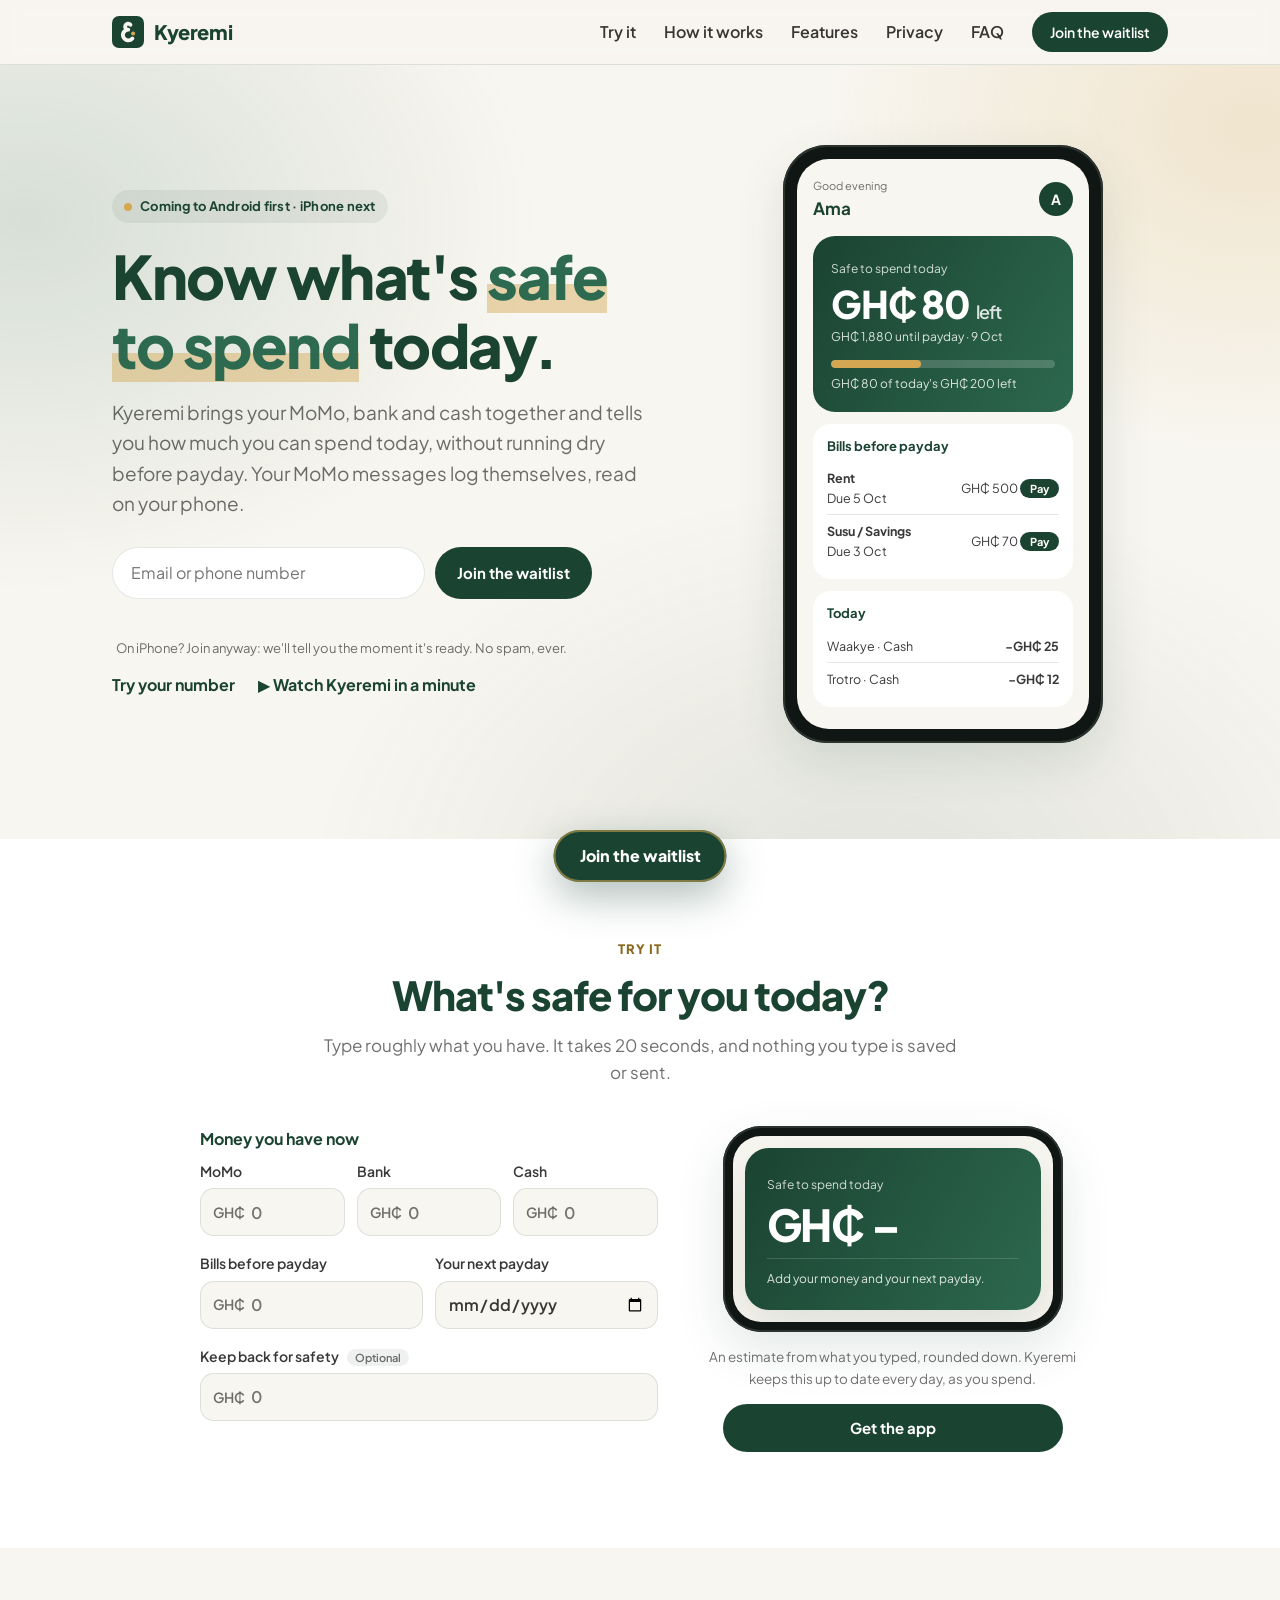
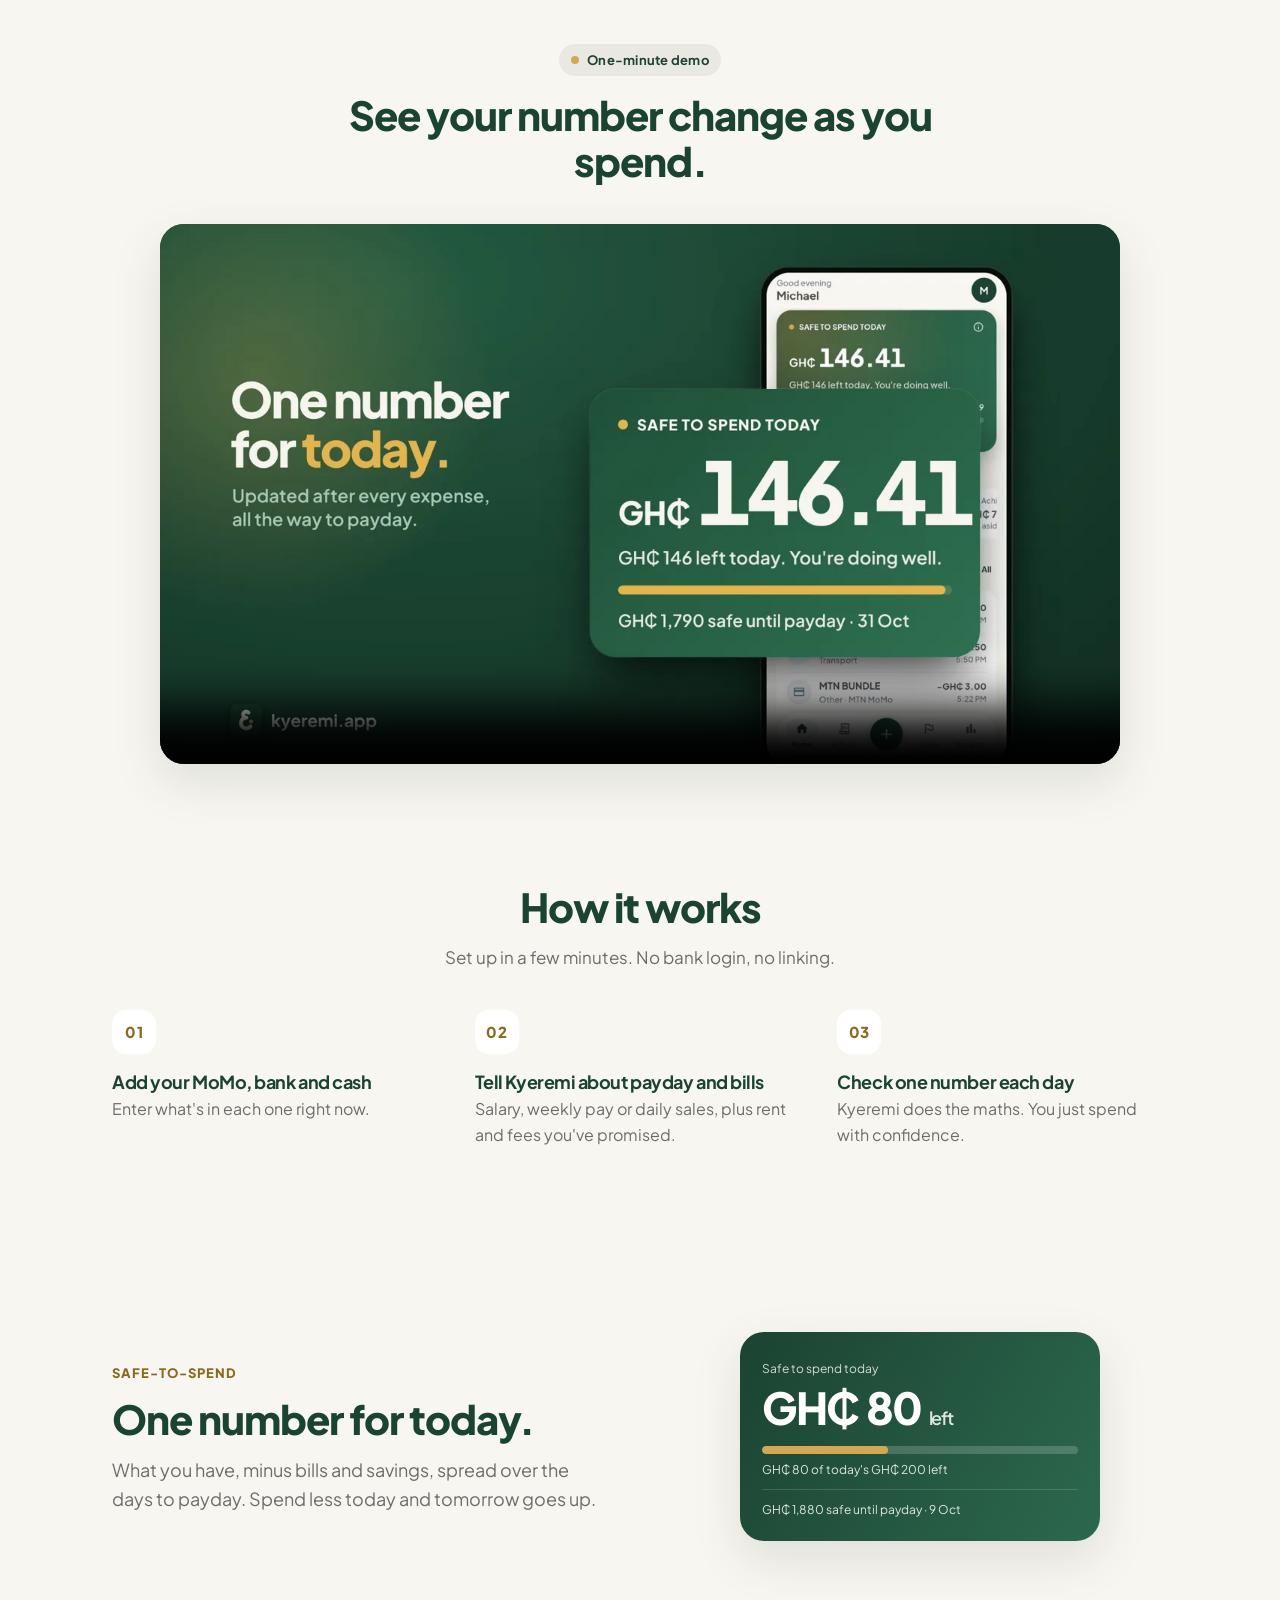
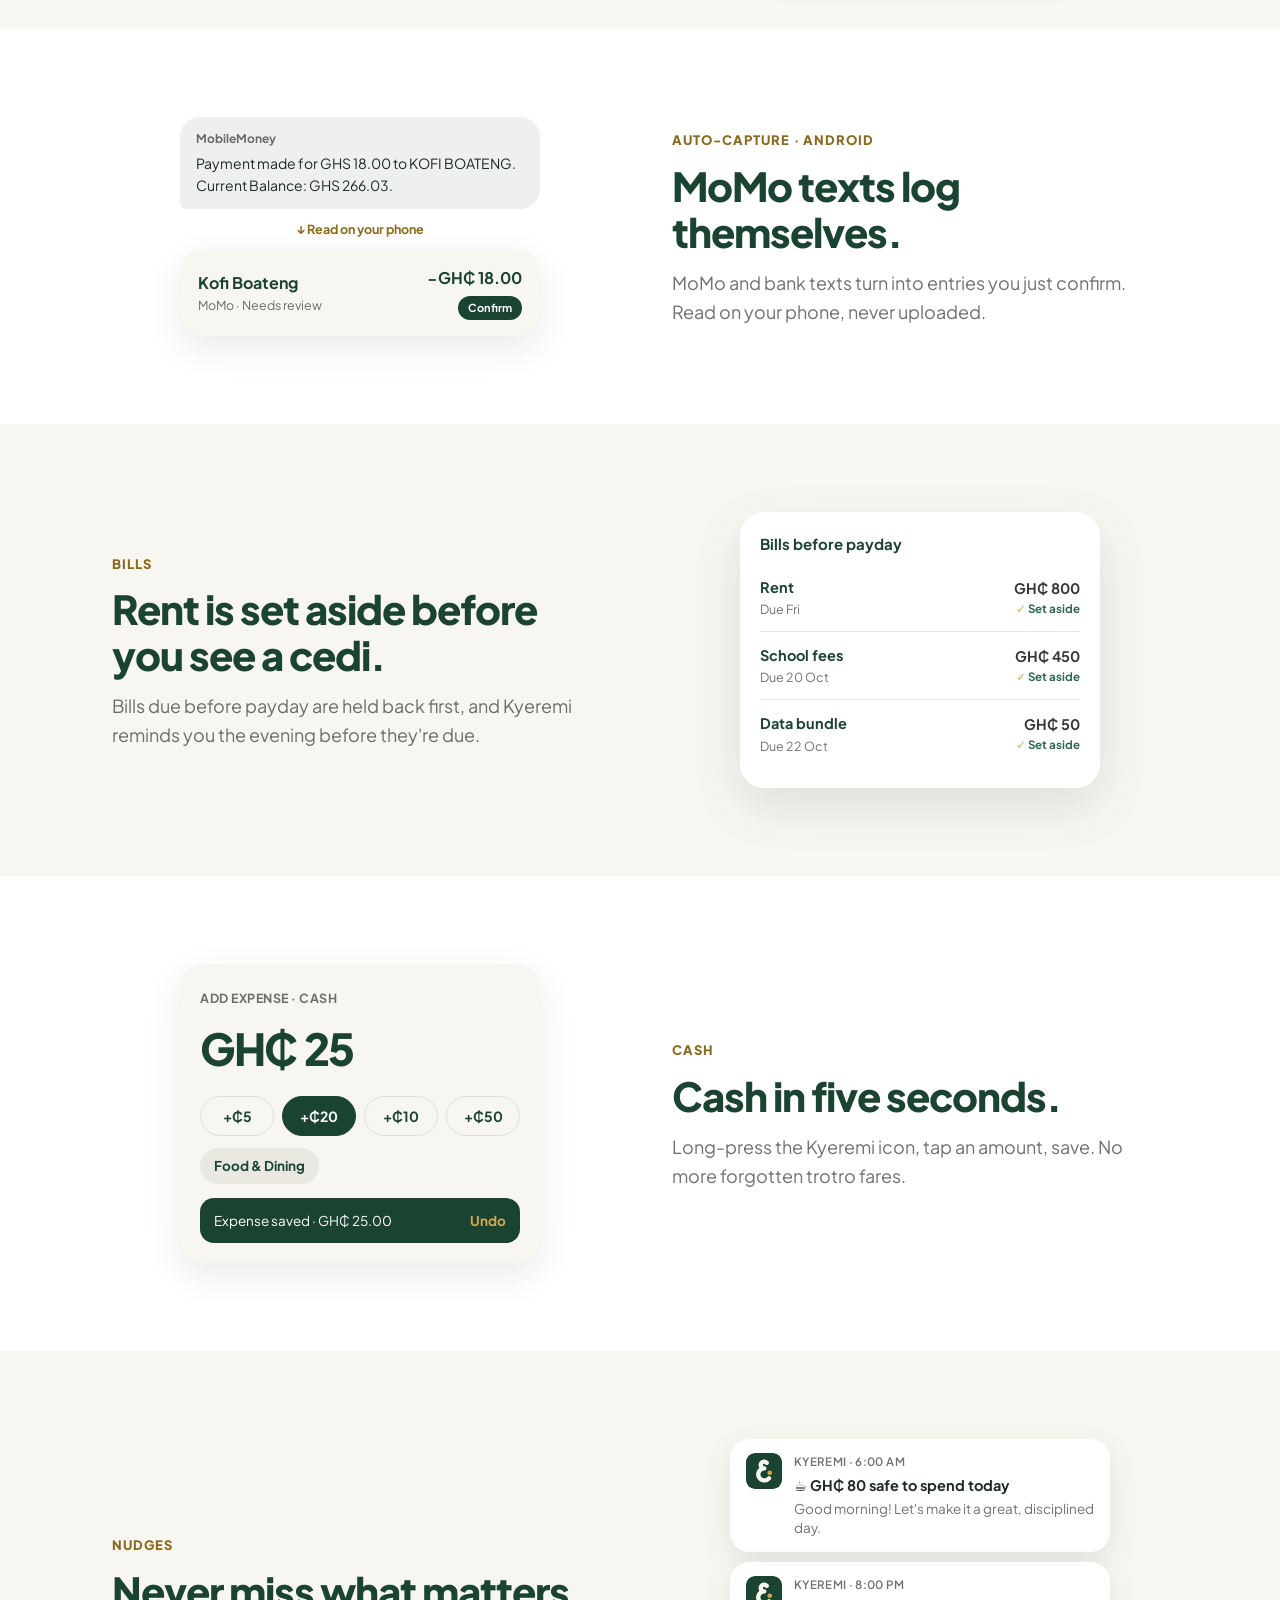
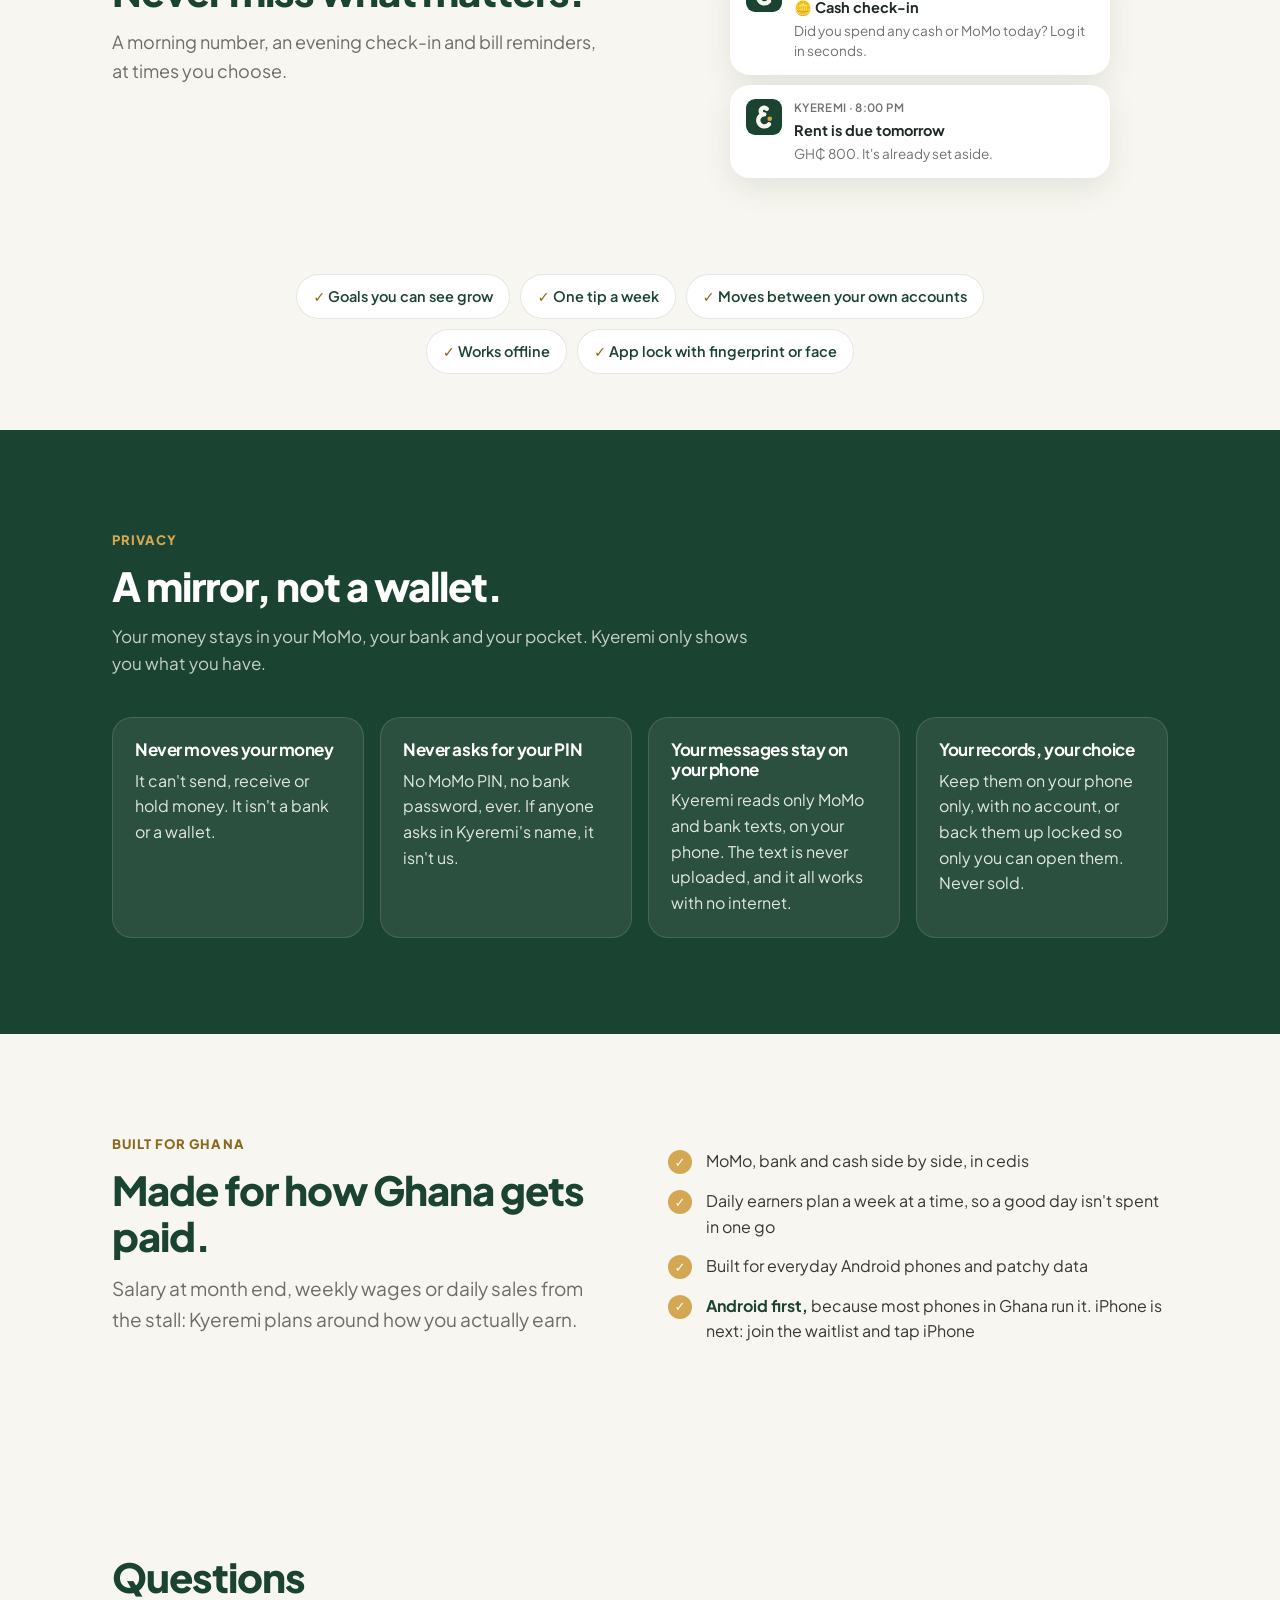
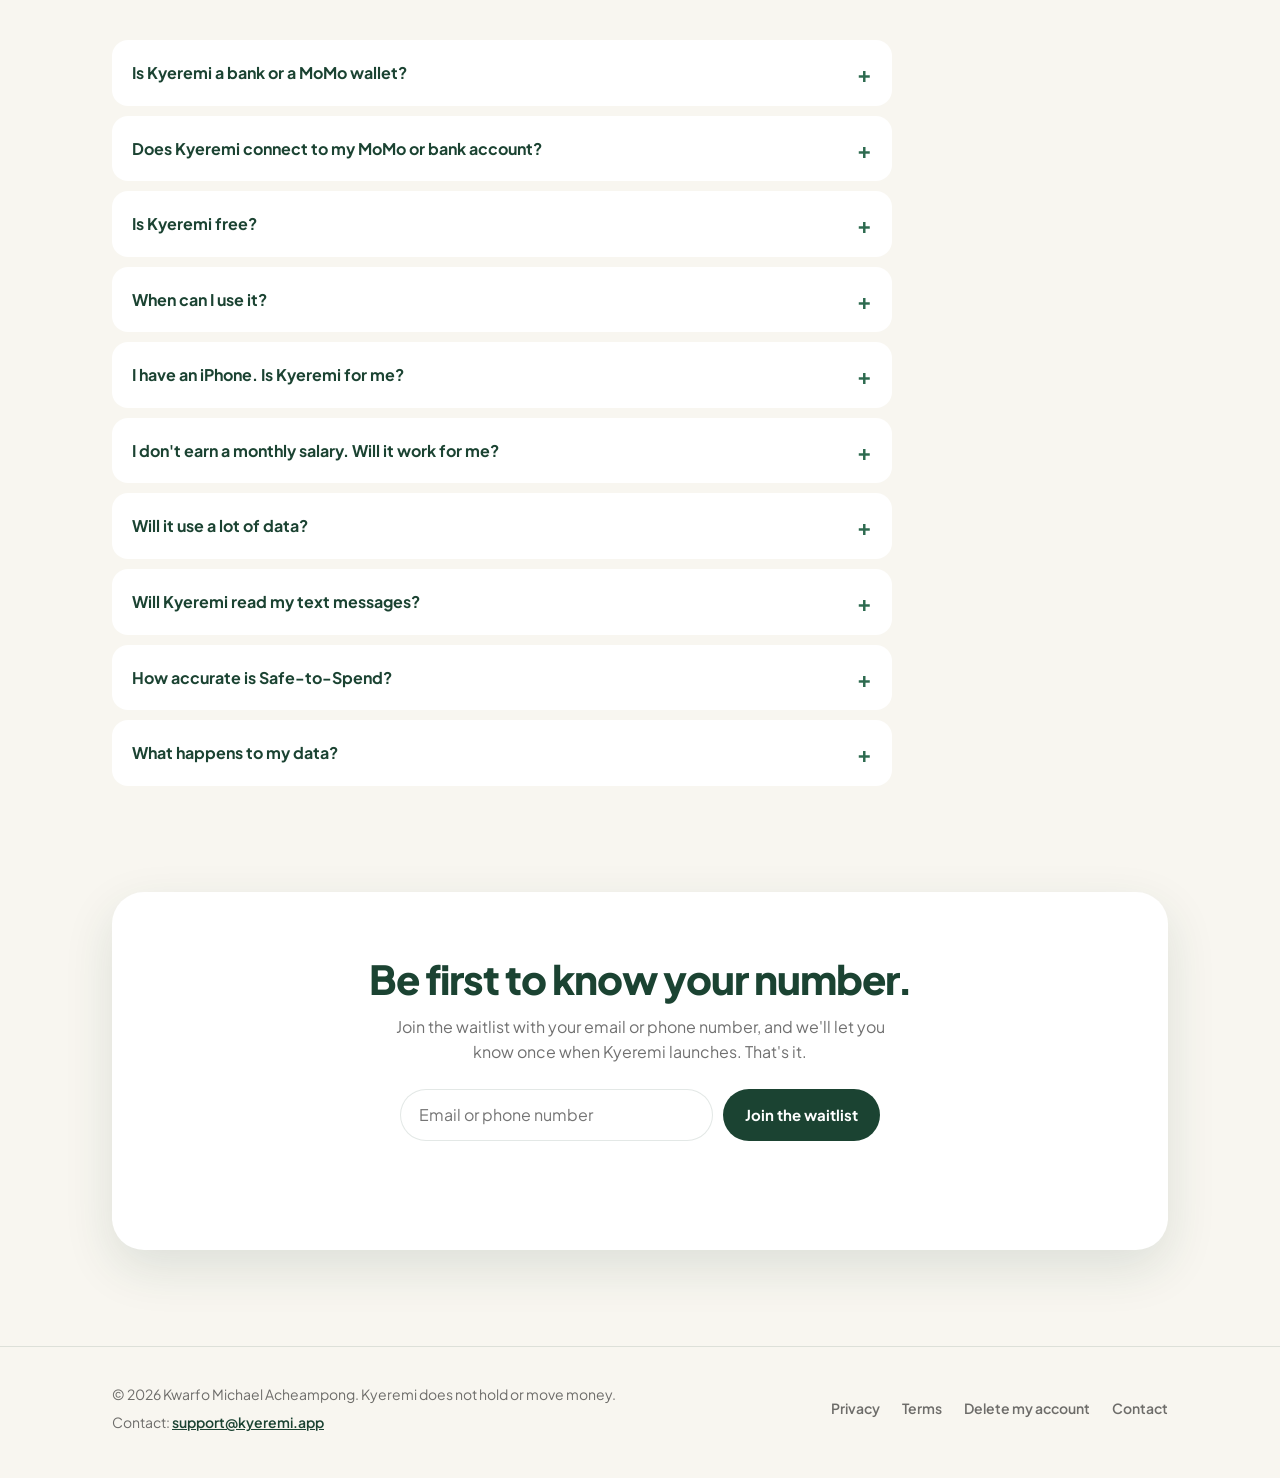
==== commit 3e971fff: "Merge branch 'main' into privacy-release" ====
--- a/index.html
+++ b/index.html
@@ -300,7 +300,7 @@
           <div class="trust-item"><h3>Never moves your money</h3><p>It can't send, receive or hold money. It isn't a bank or a wallet.</p></div>
           <div class="trust-item"><h3>Never asks for your PIN</h3><p>No MoMo PIN, no bank password, ever. If anyone asks in Kyeremi's name, it isn't us.</p></div>
           <div class="trust-item"><h3>Your messages stay on your phone</h3><p>Kyeremi reads only MoMo and bank texts, on your phone. The text is never uploaded, and it all works with no internet.</p></div>
-          <div class="trust-item"><h3>Your data, your call</h3><p>Never sold. Delete your account and everything with it, any time.</p></div>
+          <div class="trust-item"><h3>Your records, your choice</h3><p>Keep them on your phone only, with no account, or back them up locked so only you can open them. Never sold.</p></div>
         </div>
       </div>
     </section>
@@ -354,11 +354,11 @@
           </details>
           <details>
             <summary>Will it use a lot of data?</summary>
-            <p><strong>Very little.</strong> Kyeremi works offline, so you can check what's safe to spend and log what you spend with no connection. It backs up when you're online, and it's built to run well on everyday phones, not just expensive ones.</p>
+            <p><strong>Very little.</strong> Kyeremi works offline, so you can check what's safe to spend and log what you spend with no connection. If you turn on backup, it backs up when you're online. It's built to run well on everyday phones, not just expensive ones.</p>
           </details>
           <details>
             <summary>Will Kyeremi read my text messages?</summary>
-            <p><strong>Only if you turn it on.</strong> On Android, automatic logging is off until you switch it on in Settings and allow it. Kyeremi then reads only new messages from the MoMo and bank senders it supports, on your phone. It never opens your inbox or old messages, every other text is ignored, and the messages themselves are never uploaded. Each one waits for you to confirm, and you can turn it off at any time (<a href="privacy.html">privacy policy</a>).</p>
+            <p><strong>Only if you turn it on.</strong> On Android, Kyeremi asks once while you set it up, and automatic logging stays off unless you turn it on and allow it (you can change it any time in Settings). Kyeremi then reads only new messages from the MoMo and bank senders it supports, on your phone. It never opens your inbox or old messages, every other text is ignored, and the messages themselves are never uploaded. Each one waits for you to confirm, and you can turn it off at any time (<a href="privacy.html">privacy policy</a>).</p>
             <p>You can also share or paste a single MoMo message into Kyeremi yourself.</p>
           </details>
           <details>
@@ -367,7 +367,7 @@
           </details>
           <details>
             <summary>What happens to my data?</summary>
-            <p><strong>It stays yours.</strong> Your records are kept on your phone, and backed up to our servers while you're signed in so a new phone can restore them. Only you can see them in the app, and we access the backup only to run and support Kyeremi. You can delete your account and everything with it from the app at any time. We never sell your data. Read the <a href="privacy.html">privacy policy</a>.</p>
+            <p><strong>It stays yours, and you choose where it lives.</strong> Your records are always on your phone. Keep them there only, with no account, or turn on a backup that is locked on your phone before it leaves, so only you can open it, not even us. You can delete everything from the app at any time. We never sell your data. Read the <a href="privacy.html">privacy policy</a>.</p>
           </details>
         </div>
       </div>
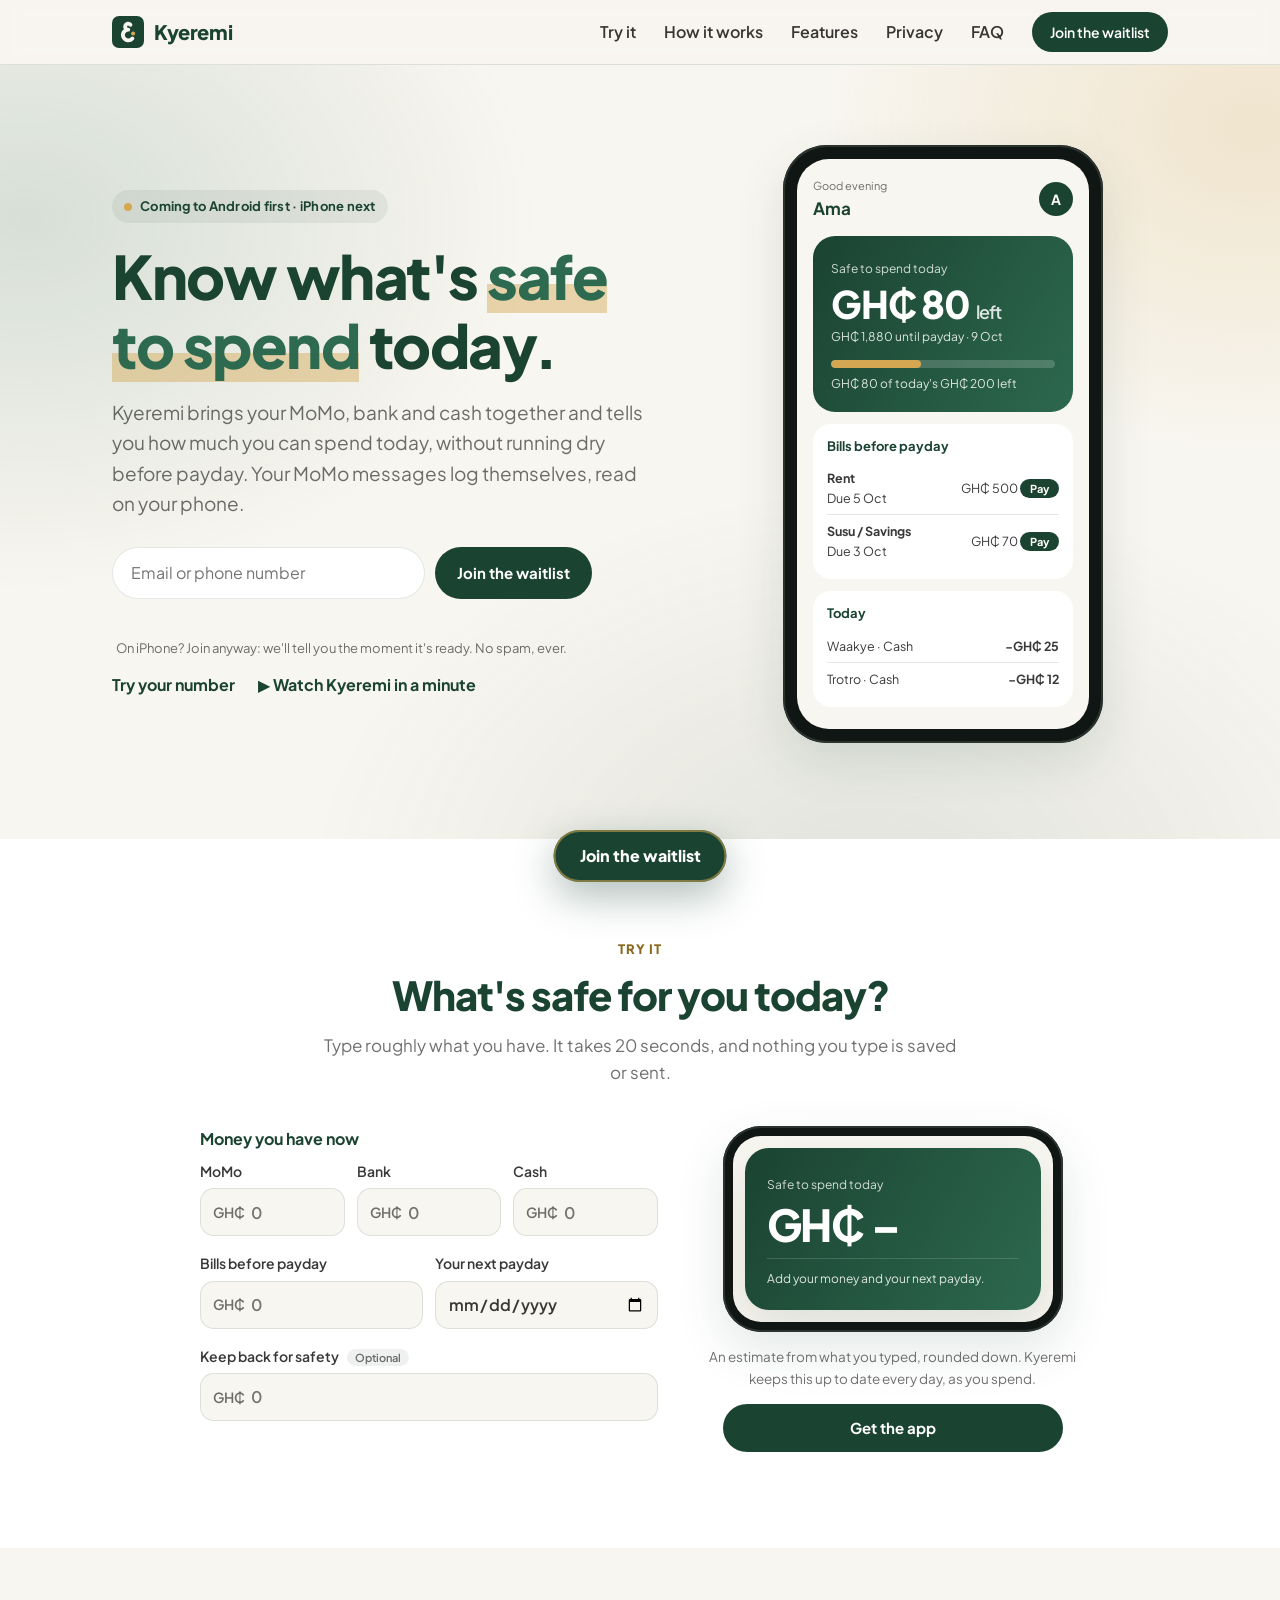
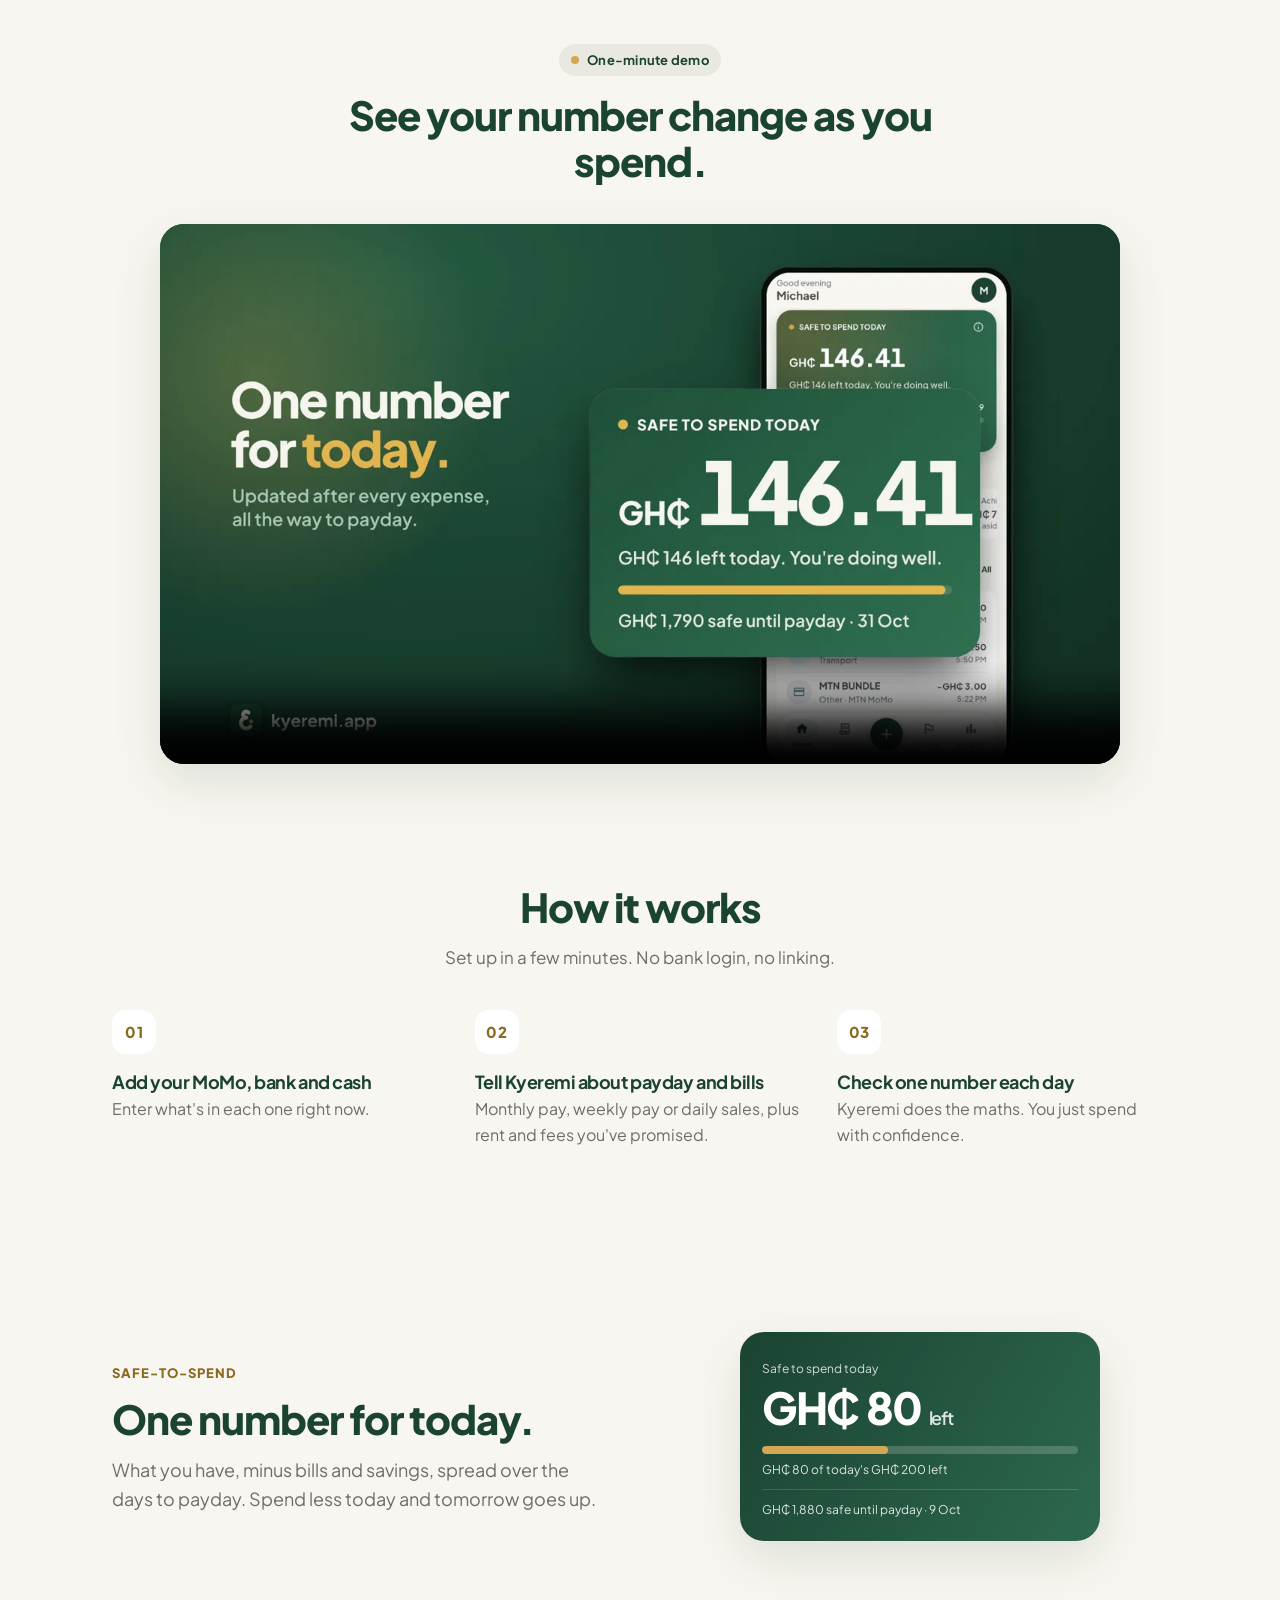
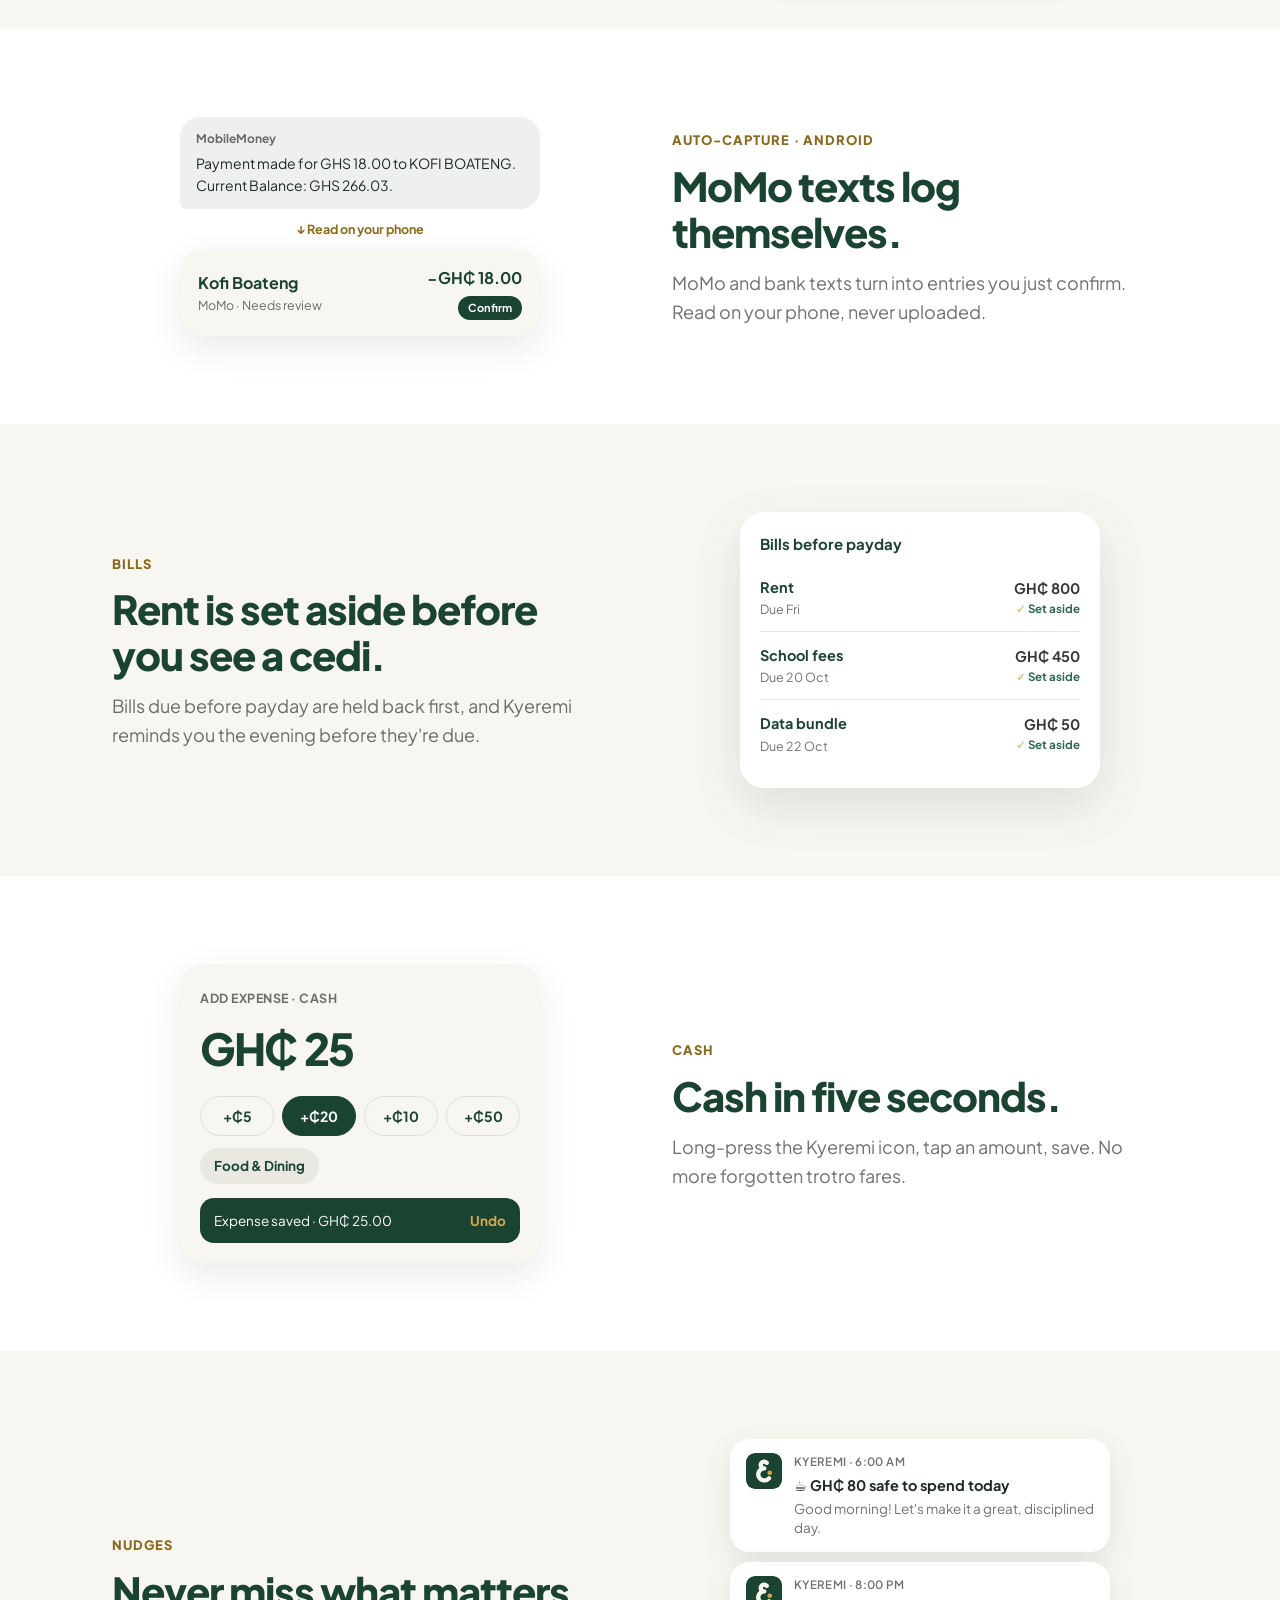
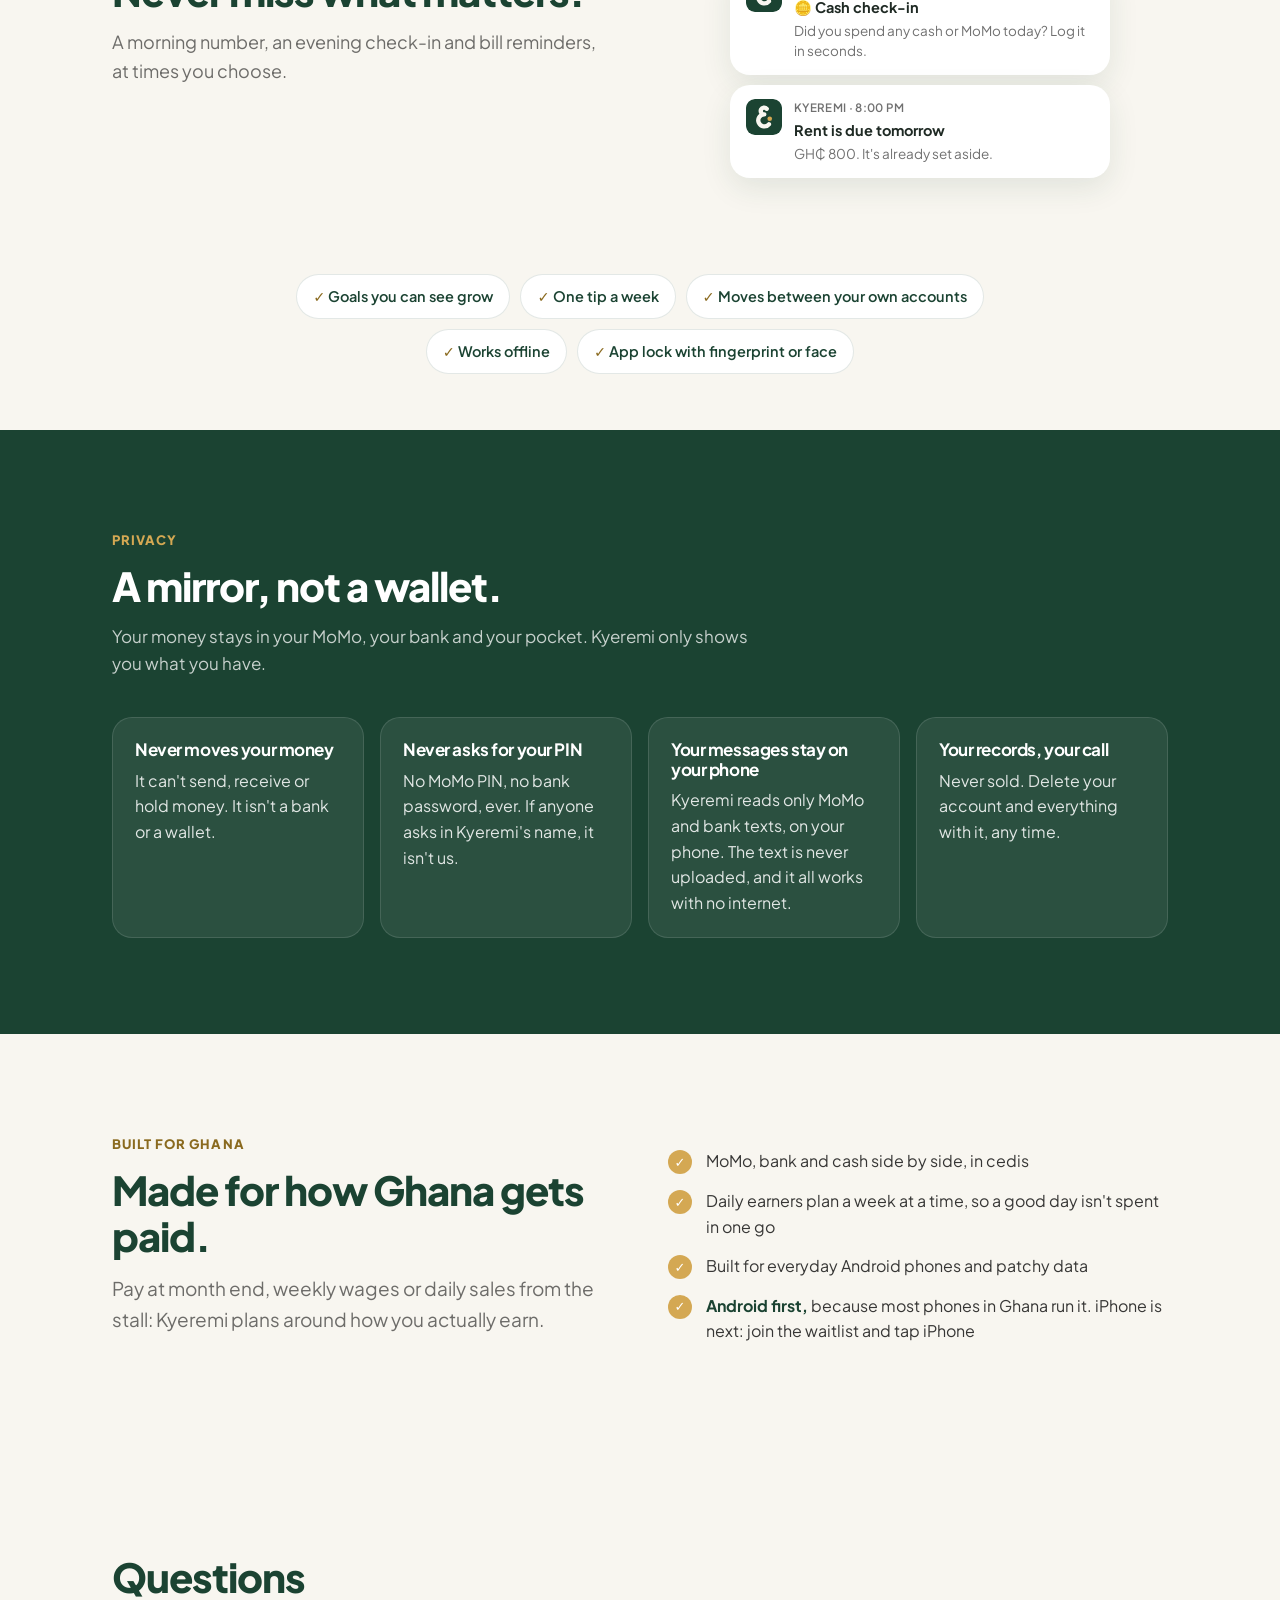
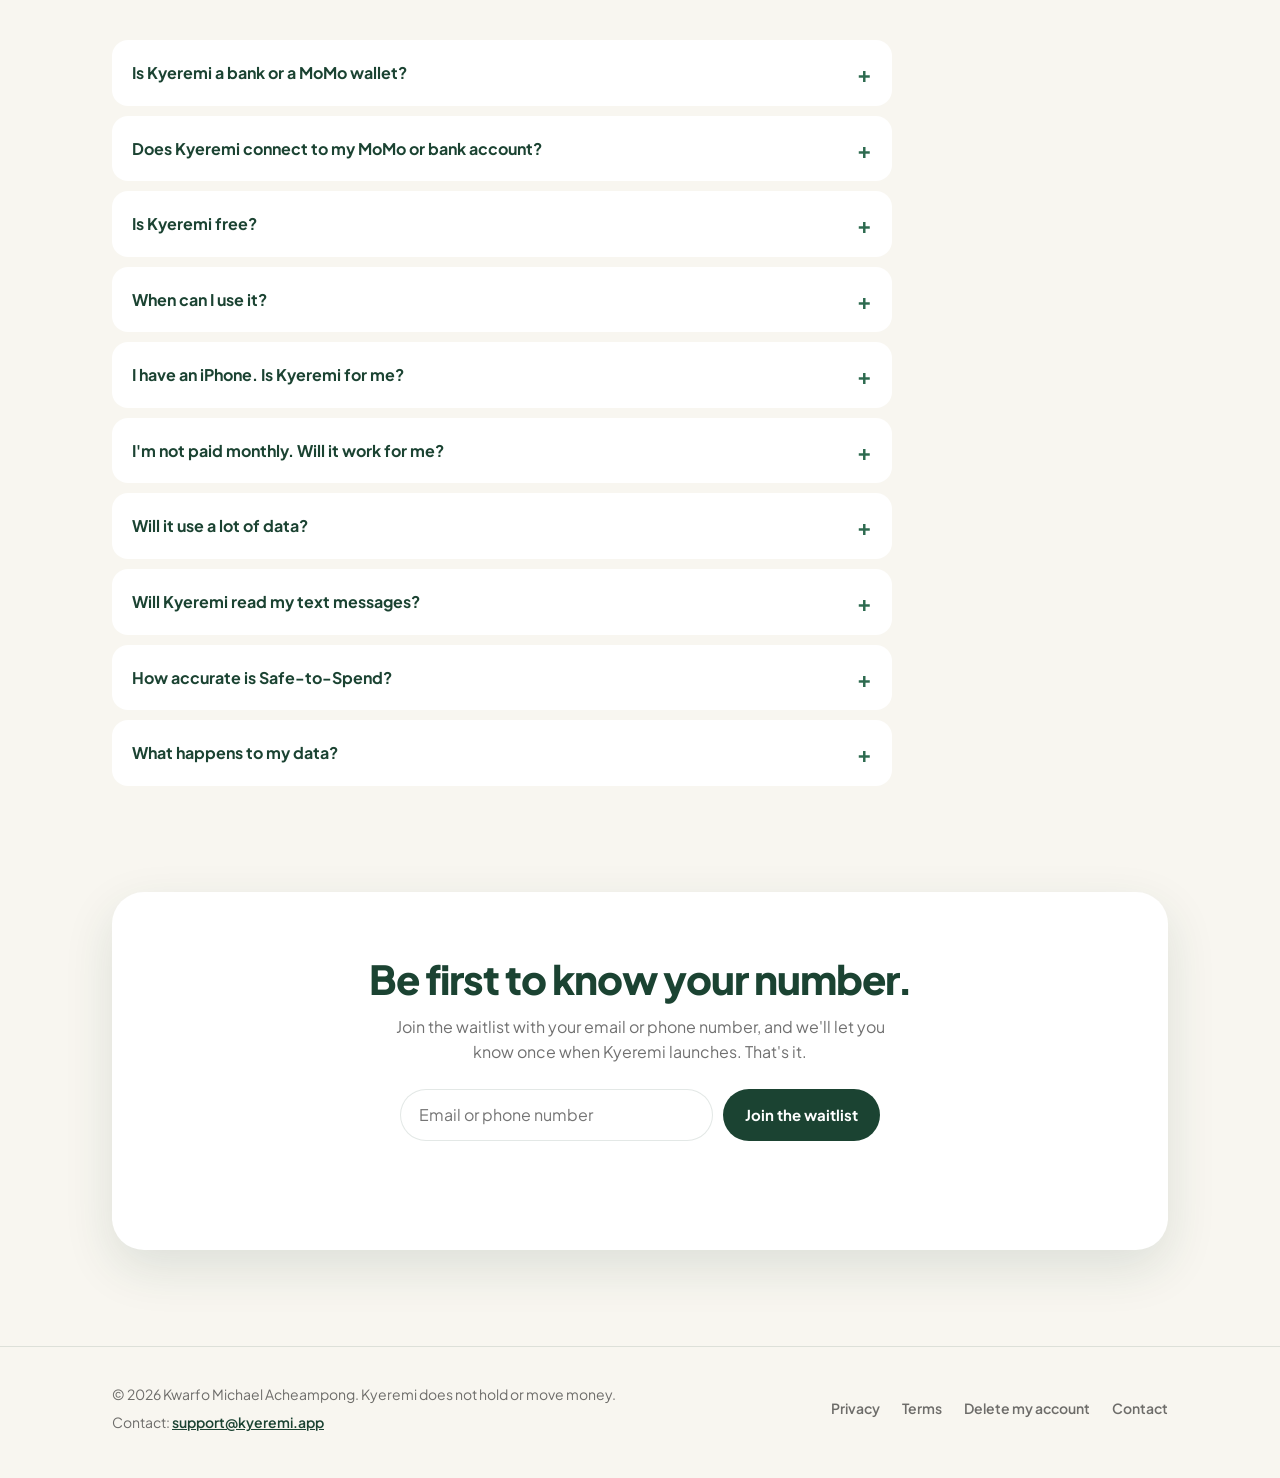
==== commit 3b09f343: "Website says pay and records, as the app does - "Salary" becomes pay (monthly pay, pay at month end," ====
--- a/index.html
+++ b/index.html
@@ -178,7 +178,7 @@
         </div>
         <ol class="how-steps">
           <li><h3>Add your MoMo, bank and cash</h3><p>Enter what's in each one right now.</p></li>
-          <li><h3>Tell Kyeremi about payday and bills</h3><p>Salary, weekly pay or daily sales, plus rent and fees you've promised.</p></li>
+          <li><h3>Tell Kyeremi about payday and bills</h3><p>Monthly pay, weekly pay or daily sales, plus rent and fees you've promised.</p></li>
           <li><h3>Check one number each day</h3><p>Kyeremi does the maths. You just spend with confidence.</p></li>
         </ol>
       </div>
@@ -300,7 +300,7 @@
           <div class="trust-item"><h3>Never moves your money</h3><p>It can't send, receive or hold money. It isn't a bank or a wallet.</p></div>
           <div class="trust-item"><h3>Never asks for your PIN</h3><p>No MoMo PIN, no bank password, ever. If anyone asks in Kyeremi's name, it isn't us.</p></div>
           <div class="trust-item"><h3>Your messages stay on your phone</h3><p>Kyeremi reads only MoMo and bank texts, on your phone. The text is never uploaded, and it all works with no internet.</p></div>
-          <div class="trust-item"><h3>Your records, your choice</h3><p>Keep them on your phone only, with no account, or back them up locked so only you can open them. Never sold.</p></div>
+          <div class="trust-item"><h3>Your records, your call</h3><p>Never sold. Delete your account and everything with it, any time.</p></div>
         </div>
       </div>
     </section>
@@ -310,7 +310,7 @@
         <div>
           <span class="label">Built for Ghana</span>
           <h2 id="ghana-title">Made for how Ghana gets paid.</h2>
-          <p class="lead" style="margin-top:14px">Salary at month end, weekly wages or daily sales from the stall: Kyeremi plans around how you actually earn.</p>
+          <p class="lead" style="margin-top:14px">Pay at month end, weekly wages or daily sales from the stall: Kyeremi plans around how you actually earn.</p>
         </div>
         <ul class="check-list">
           <li>MoMo, bank and cash side by side, in cedis</li>
@@ -349,16 +349,16 @@
             <p>Join the waitlist and tap <strong>iPhone</strong> under "Your phone". The more iPhone users sign up, the sooner it comes.</p>
           </details>
           <details>
-            <summary>I don't earn a monthly salary. Will it work for me?</summary>
-            <p><strong>Yes.</strong> Tell Kyeremi how your money comes in: daily sales, weekly pay, a monthly salary, or "it varies" for contracts, gigs and remittances. It spreads what you have over the days until your next money arrives.</p>
+            <summary>I'm not paid monthly. Will it work for me?</summary>
+            <p><strong>Yes.</strong> Tell Kyeremi how your money comes in: daily sales, weekly pay, monthly pay, or "it varies" for contracts, gigs and remittances. It spreads what you have over the days until your next money arrives.</p>
           </details>
           <details>
             <summary>Will it use a lot of data?</summary>
-            <p><strong>Very little.</strong> Kyeremi works offline, so you can check what's safe to spend and log what you spend with no connection. If you turn on backup, it backs up when you're online. It's built to run well on everyday phones, not just expensive ones.</p>
+            <p><strong>Very little.</strong> Kyeremi works offline, so you can check what's safe to spend and log what you spend with no connection. It backs up when you're online, and it's built to run well on everyday phones, not just expensive ones.</p>
           </details>
           <details>
             <summary>Will Kyeremi read my text messages?</summary>
-            <p><strong>Only if you turn it on.</strong> On Android, Kyeremi asks once while you set it up, and automatic logging stays off unless you turn it on and allow it (you can change it any time in Settings). Kyeremi then reads only new messages from the MoMo and bank senders it supports, on your phone. It never opens your inbox or old messages, every other text is ignored, and the messages themselves are never uploaded. Each one waits for you to confirm, and you can turn it off at any time (<a href="privacy.html">privacy policy</a>).</p>
+            <p><strong>Only if you turn it on.</strong> On Android, automatic logging is off until you switch it on in Settings and allow it. Kyeremi then reads only new messages from the MoMo and bank senders it supports, on your phone. It never opens your inbox or old messages, every other text is ignored, and the messages themselves are never uploaded. Each one waits for you to confirm, and you can turn it off at any time (<a href="privacy.html">privacy policy</a>).</p>
             <p>You can also share or paste a single MoMo message into Kyeremi yourself.</p>
           </details>
           <details>
@@ -367,7 +367,7 @@
           </details>
           <details>
             <summary>What happens to my data?</summary>
-            <p><strong>It stays yours, and you choose where it lives.</strong> Your records are always on your phone. Keep them there only, with no account, or turn on a backup that is locked on your phone before it leaves, so only you can open it, not even us. You can delete everything from the app at any time. We never sell your data. Read the <a href="privacy.html">privacy policy</a>.</p>
+            <p><strong>It stays yours.</strong> Your records are kept on your phone, and backed up to our servers while you're signed in so a new phone can restore them. Only you can see them in the app, and we access the backup only to run and support Kyeremi. You can delete your account and everything with it from the app at any time. We never sell your records. Read the <a href="privacy.html">privacy policy</a>.</p>
           </details>
         </div>
       </div>
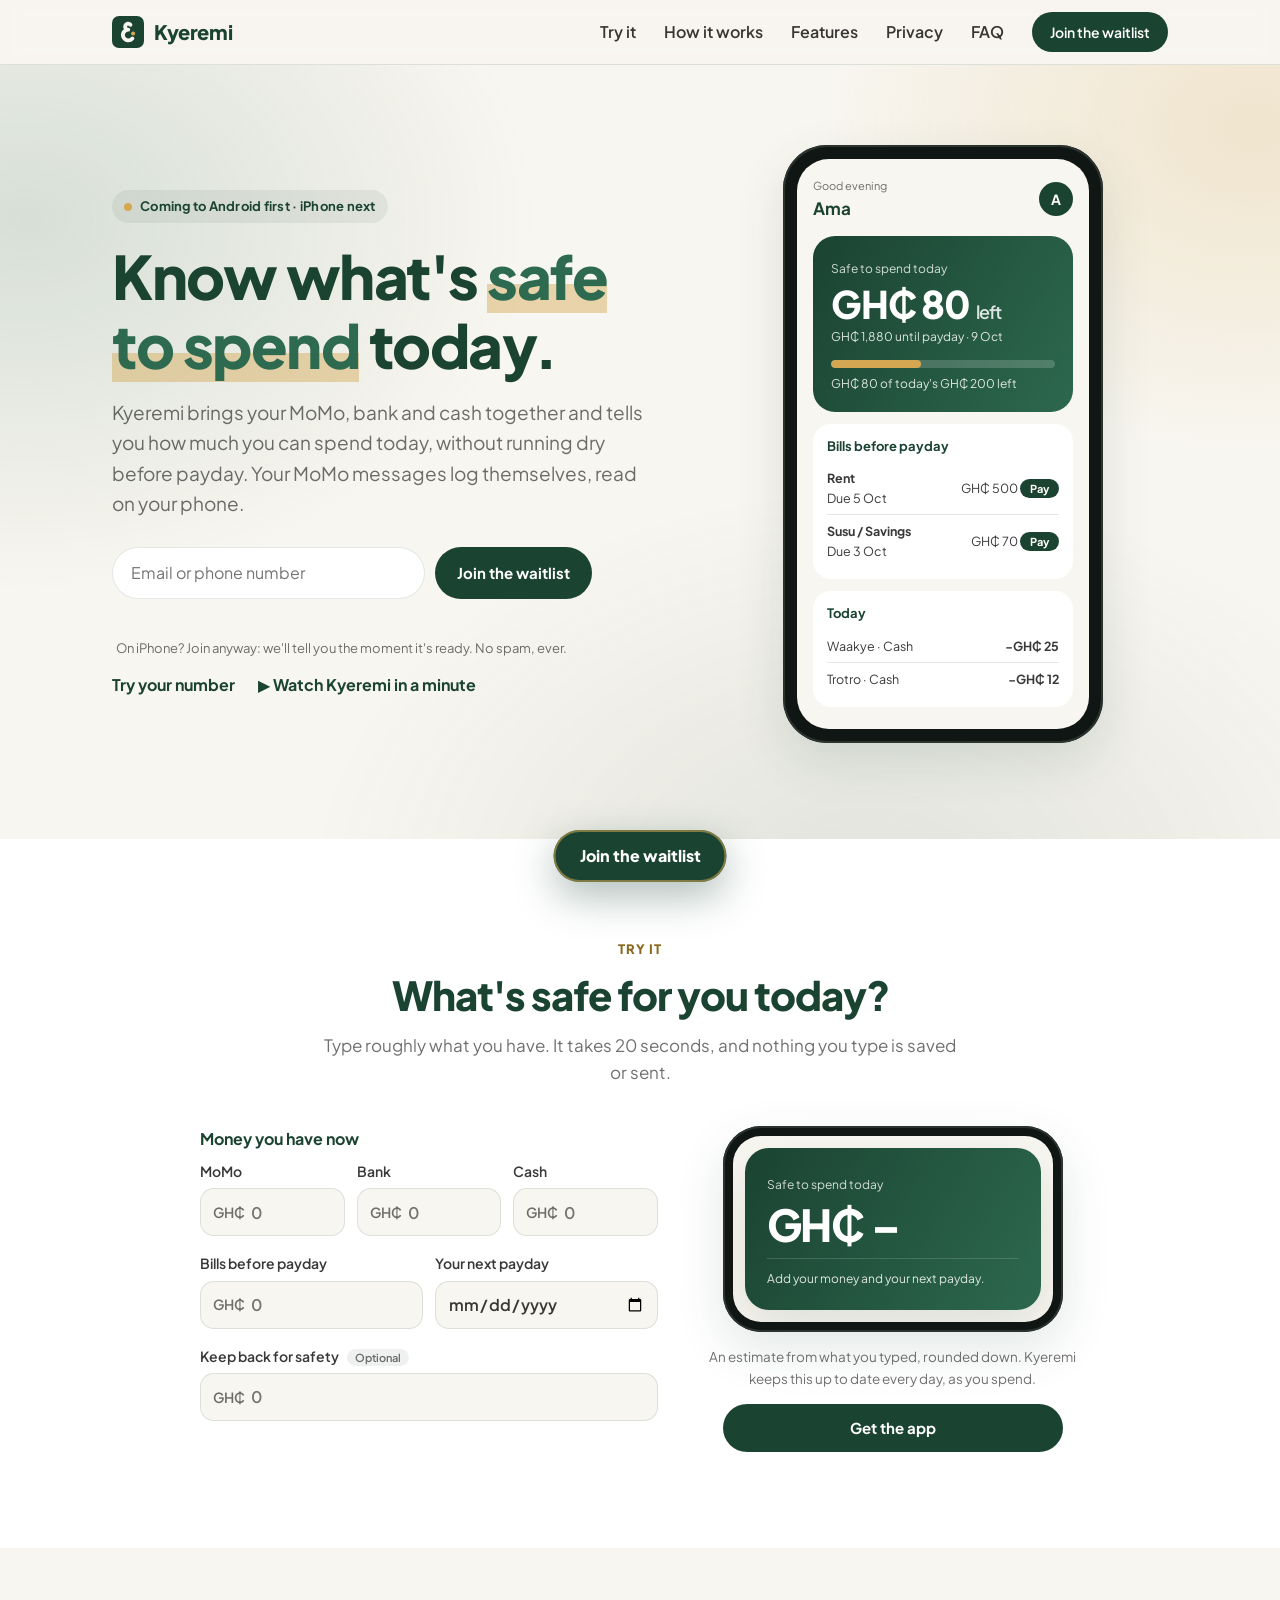
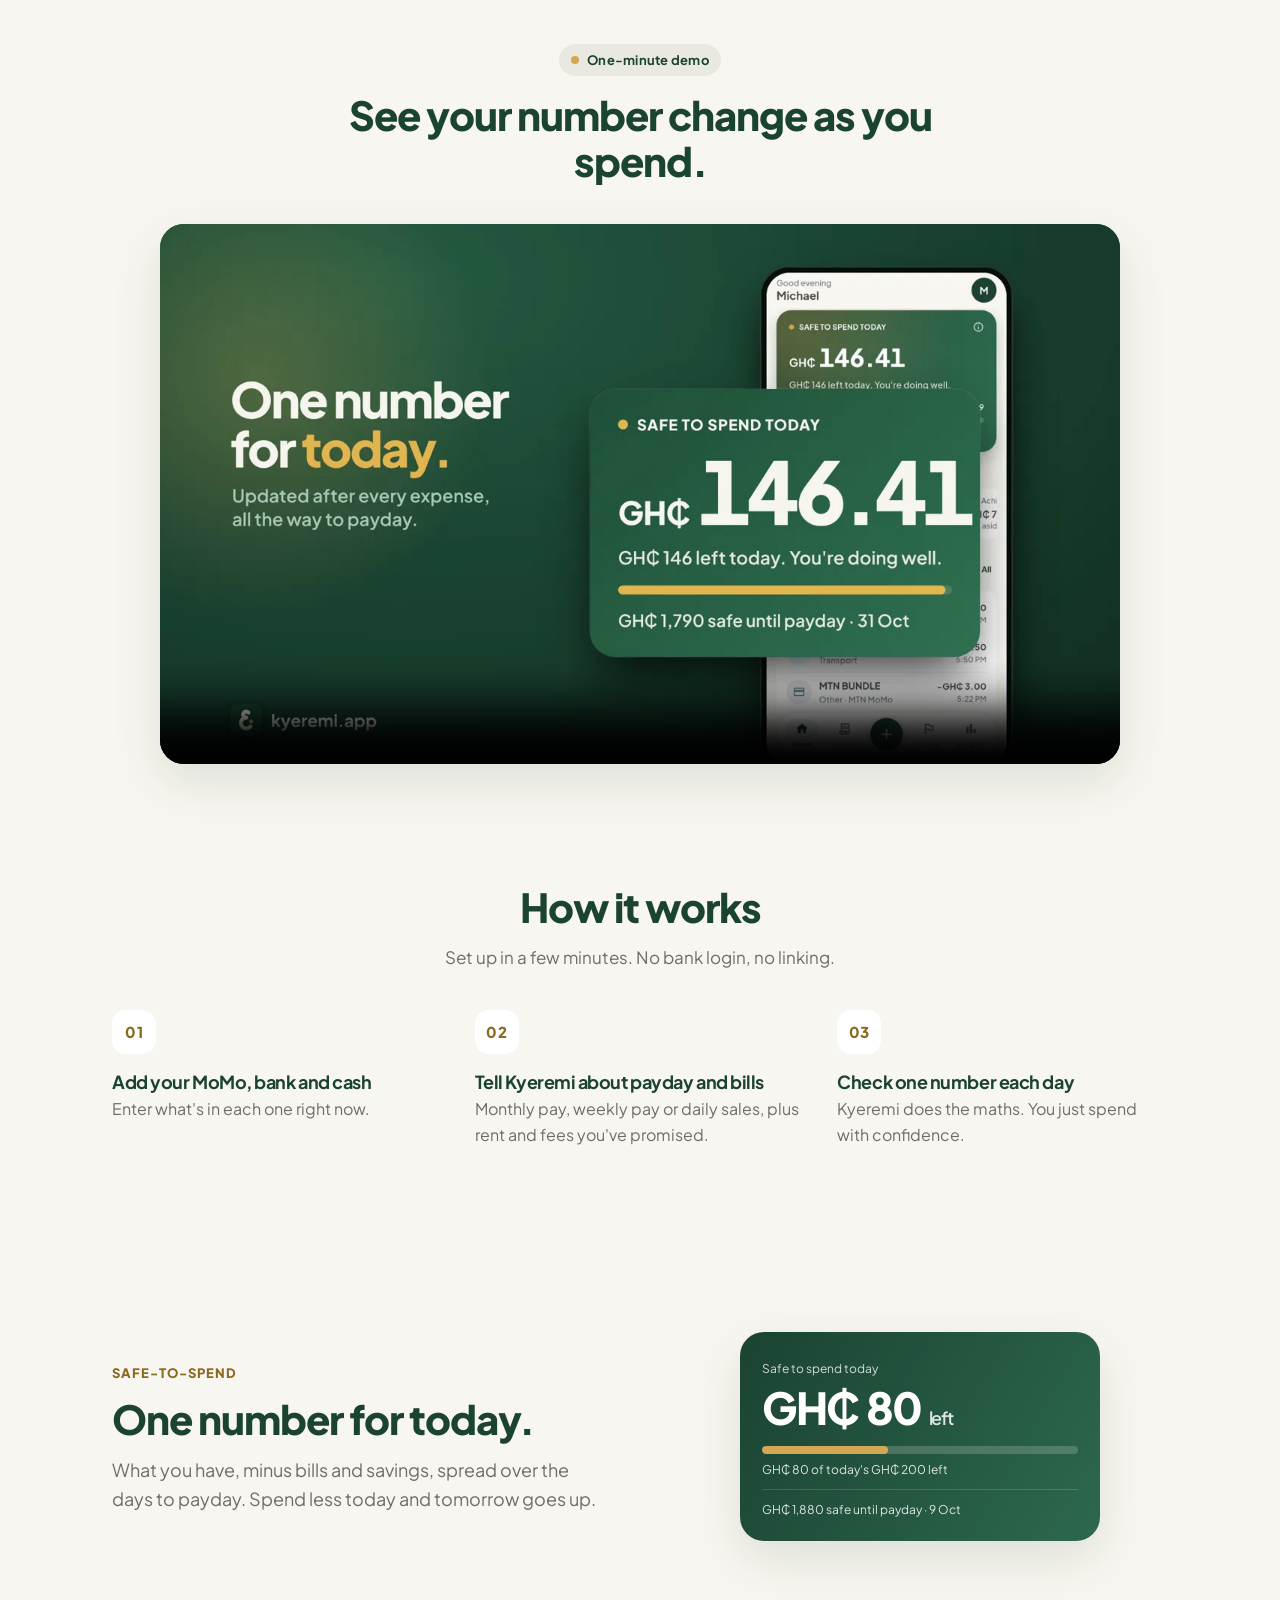
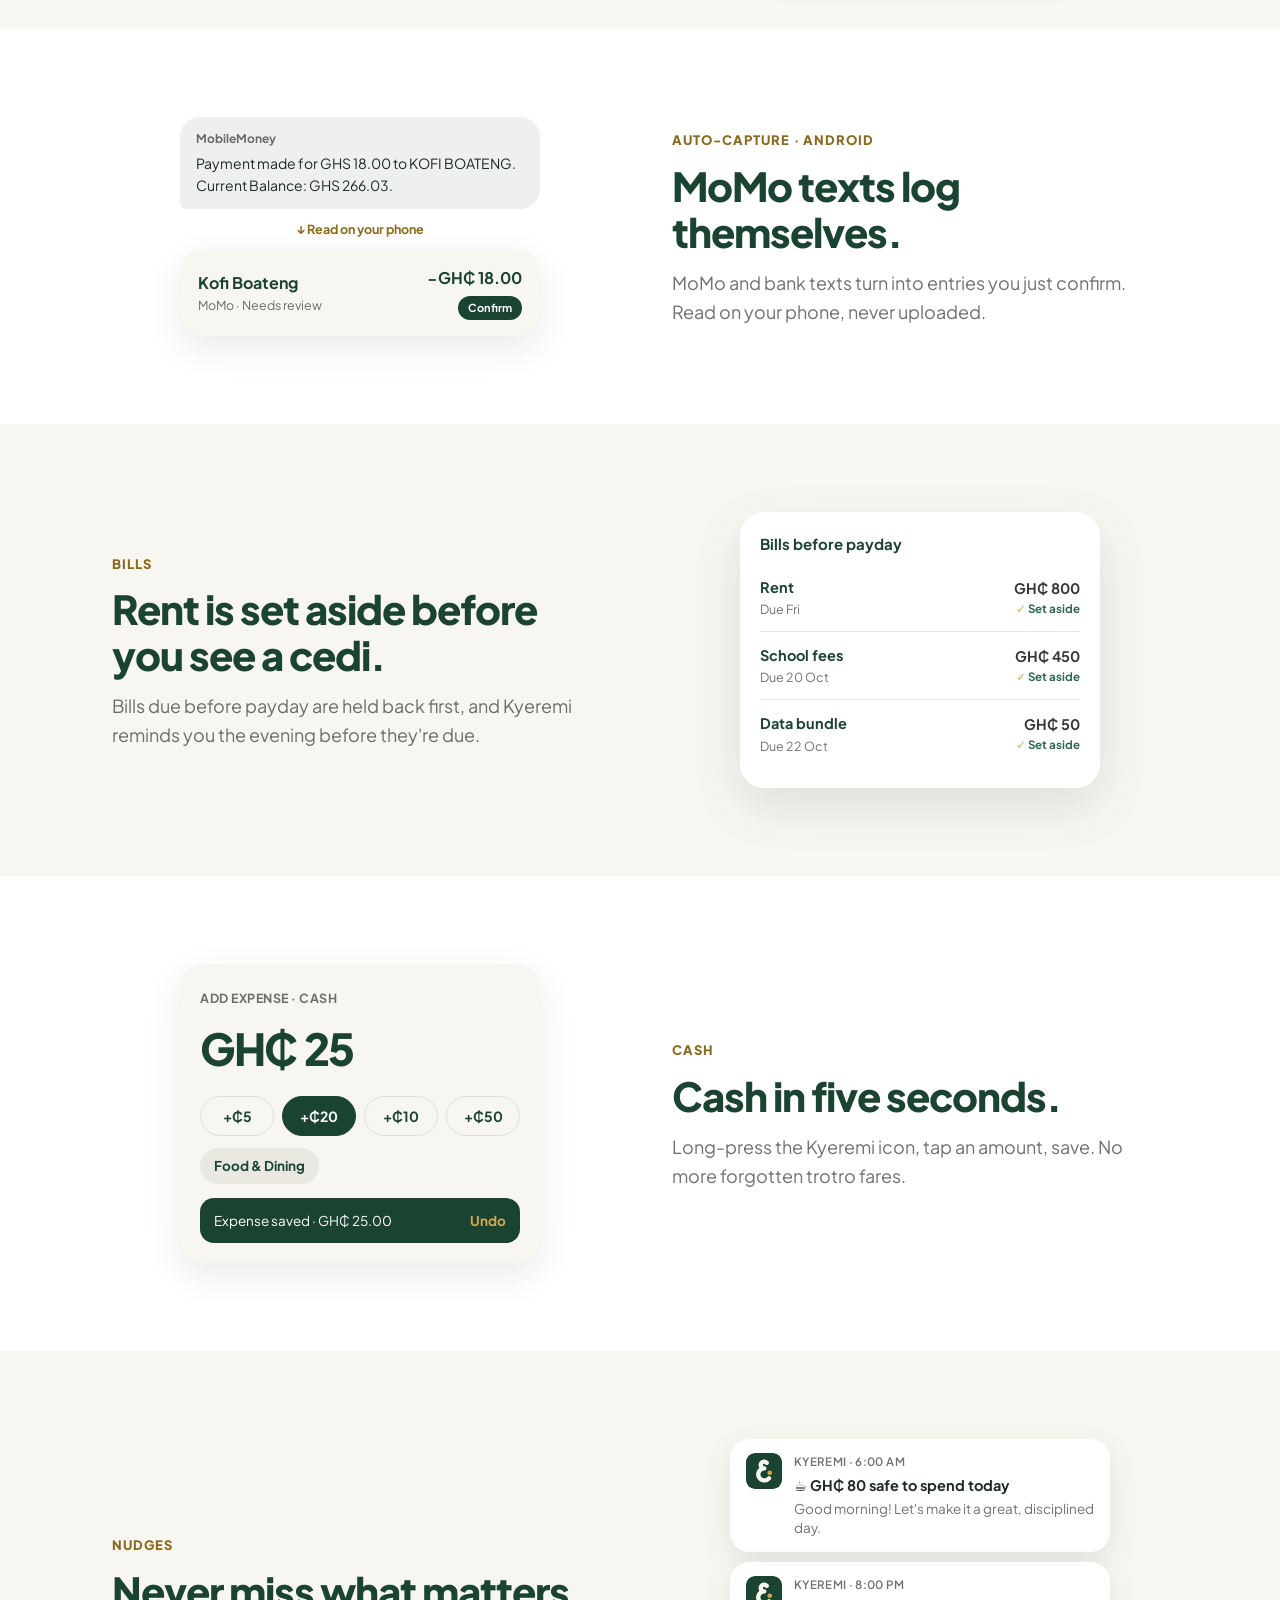
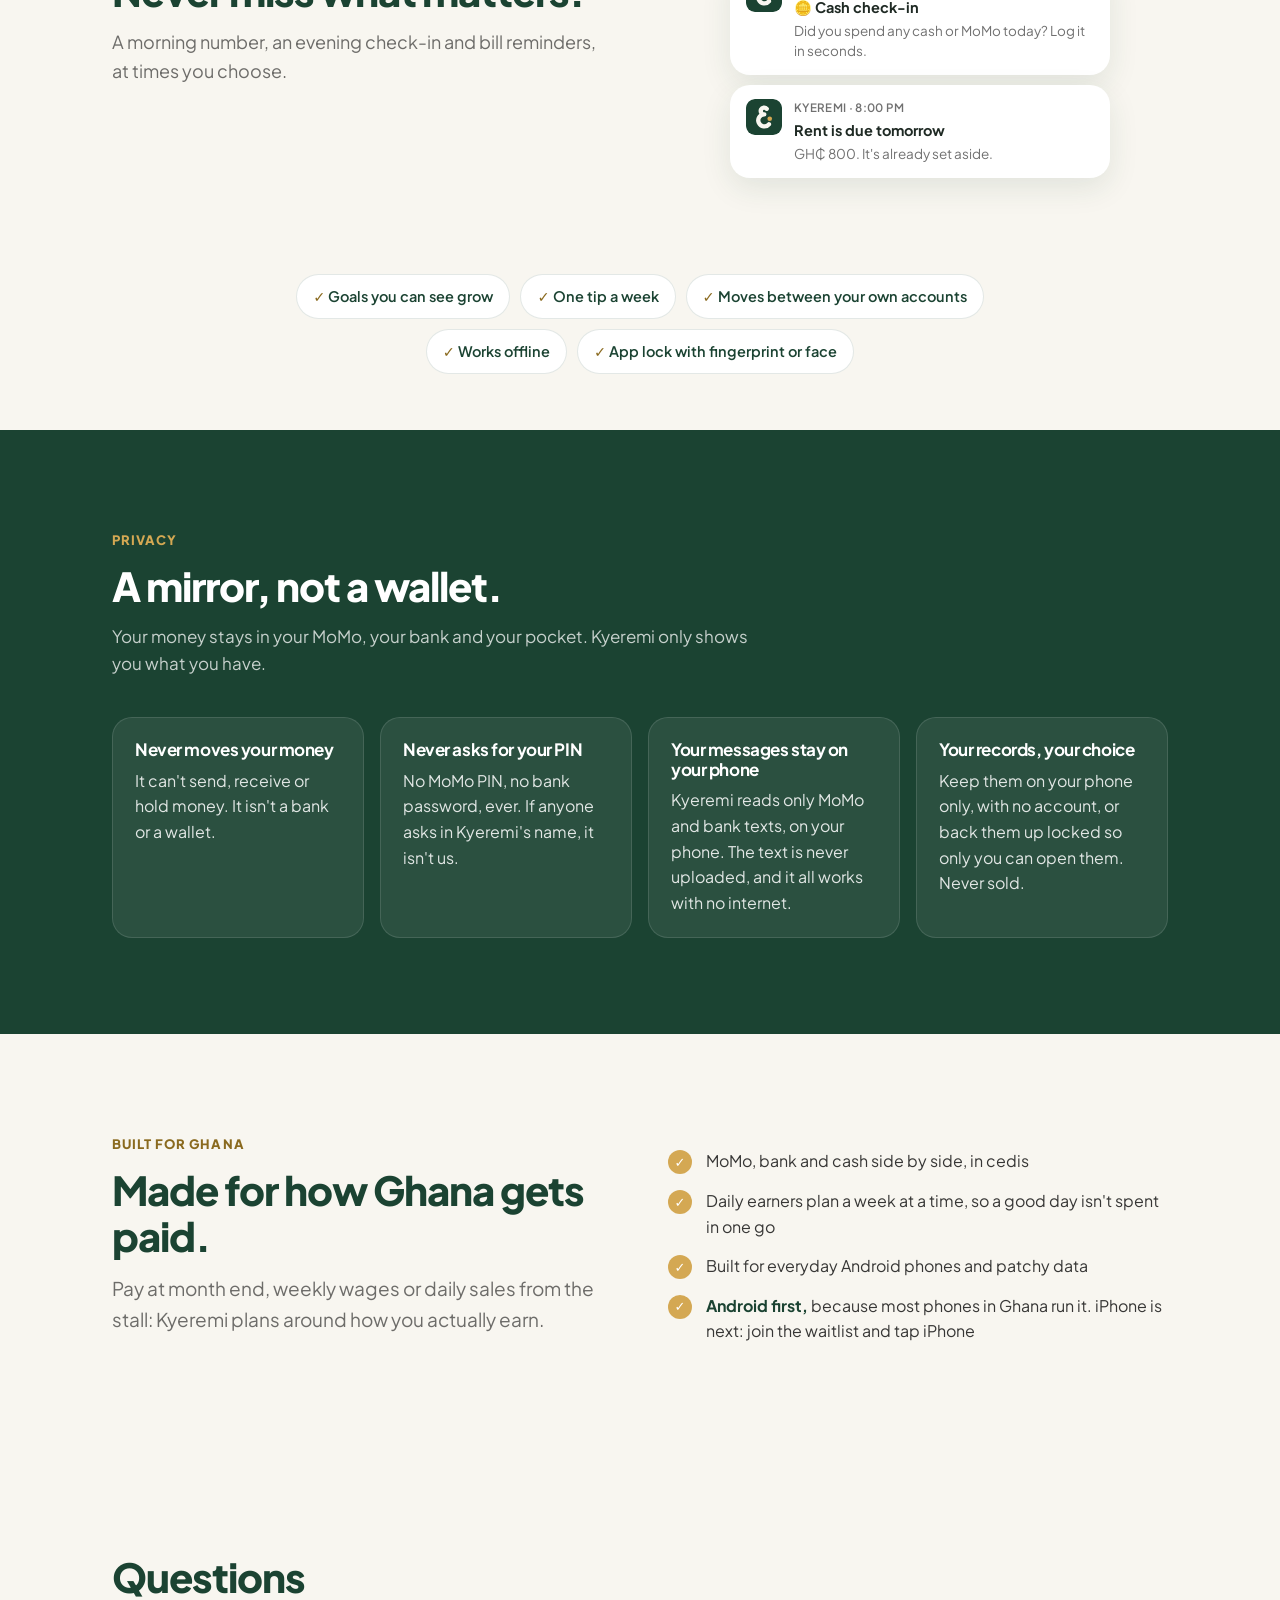
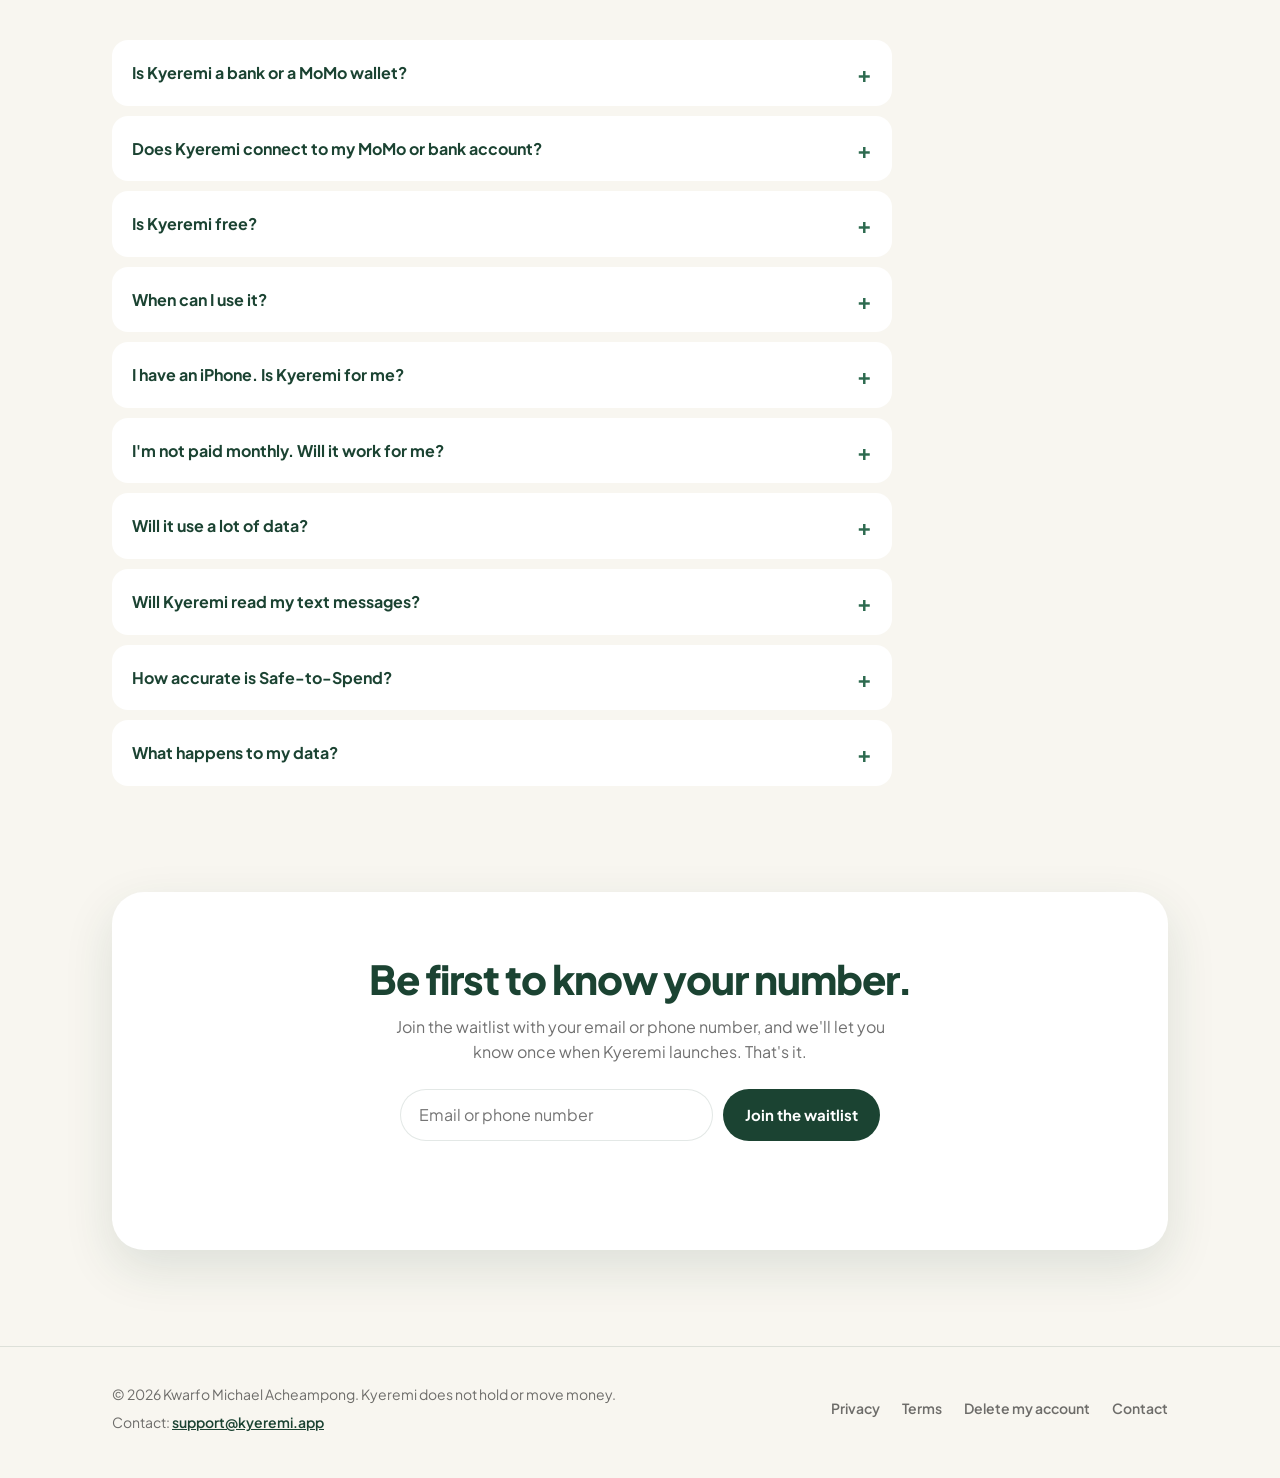
==== commit 4eb5b181: "Website says pay and records, as the app does Co-Authored-By: Claude Opus 5.5 <noreply@anthropic.com" ====
--- a/index.html
+++ b/index.html
@@ -300,7 +300,7 @@
           <div class="trust-item"><h3>Never moves your money</h3><p>It can't send, receive or hold money. It isn't a bank or a wallet.</p></div>
           <div class="trust-item"><h3>Never asks for your PIN</h3><p>No MoMo PIN, no bank password, ever. If anyone asks in Kyeremi's name, it isn't us.</p></div>
           <div class="trust-item"><h3>Your messages stay on your phone</h3><p>Kyeremi reads only MoMo and bank texts, on your phone. The text is never uploaded, and it all works with no internet.</p></div>
-          <div class="trust-item"><h3>Your records, your call</h3><p>Never sold. Delete your account and everything with it, any time.</p></div>
+          <div class="trust-item"><h3>Your records, your choice</h3><p>Keep them on your phone only, with no account, or back them up locked so only you can open them. Never sold.</p></div>
         </div>
       </div>
     </section>
@@ -354,11 +354,11 @@
           </details>
           <details>
             <summary>Will it use a lot of data?</summary>
-            <p><strong>Very little.</strong> Kyeremi works offline, so you can check what's safe to spend and log what you spend with no connection. It backs up when you're online, and it's built to run well on everyday phones, not just expensive ones.</p>
+            <p><strong>Very little.</strong> Kyeremi works offline, so you can check what's safe to spend and log what you spend with no connection. If you turn on backup, it backs up when you're online. It's built to run well on everyday phones, not just expensive ones.</p>
           </details>
           <details>
             <summary>Will Kyeremi read my text messages?</summary>
-            <p><strong>Only if you turn it on.</strong> On Android, automatic logging is off until you switch it on in Settings and allow it. Kyeremi then reads only new messages from the MoMo and bank senders it supports, on your phone. It never opens your inbox or old messages, every other text is ignored, and the messages themselves are never uploaded. Each one waits for you to confirm, and you can turn it off at any time (<a href="privacy.html">privacy policy</a>).</p>
+            <p><strong>Only if you turn it on.</strong> On Android, Kyeremi asks once while you set it up, and automatic logging stays off unless you turn it on and allow it (you can change it any time in Settings). Kyeremi then reads only new messages from the MoMo and bank senders it supports, on your phone. It never opens your inbox or old messages, every other text is ignored, and the messages themselves are never uploaded. Each one waits for you to confirm, and you can turn it off at any time (<a href="privacy.html">privacy policy</a>).</p>
             <p>You can also share or paste a single MoMo message into Kyeremi yourself.</p>
           </details>
           <details>
@@ -367,7 +367,7 @@
           </details>
           <details>
             <summary>What happens to my data?</summary>
-            <p><strong>It stays yours.</strong> Your records are kept on your phone, and backed up to our servers while you're signed in so a new phone can restore them. Only you can see them in the app, and we access the backup only to run and support Kyeremi. You can delete your account and everything with it from the app at any time. We never sell your records. Read the <a href="privacy.html">privacy policy</a>.</p>
+            <p><strong>It stays yours, and you choose where it lives.</strong> Your records are always on your phone. Keep them there only, with no account, or turn on a backup that is locked on your phone before it leaves, so only you can open it, not even us. You can delete everything from the app at any time. We never sell your records. Read the <a href="privacy.html">privacy policy</a>.</p>
           </details>
         </div>
       </div>
